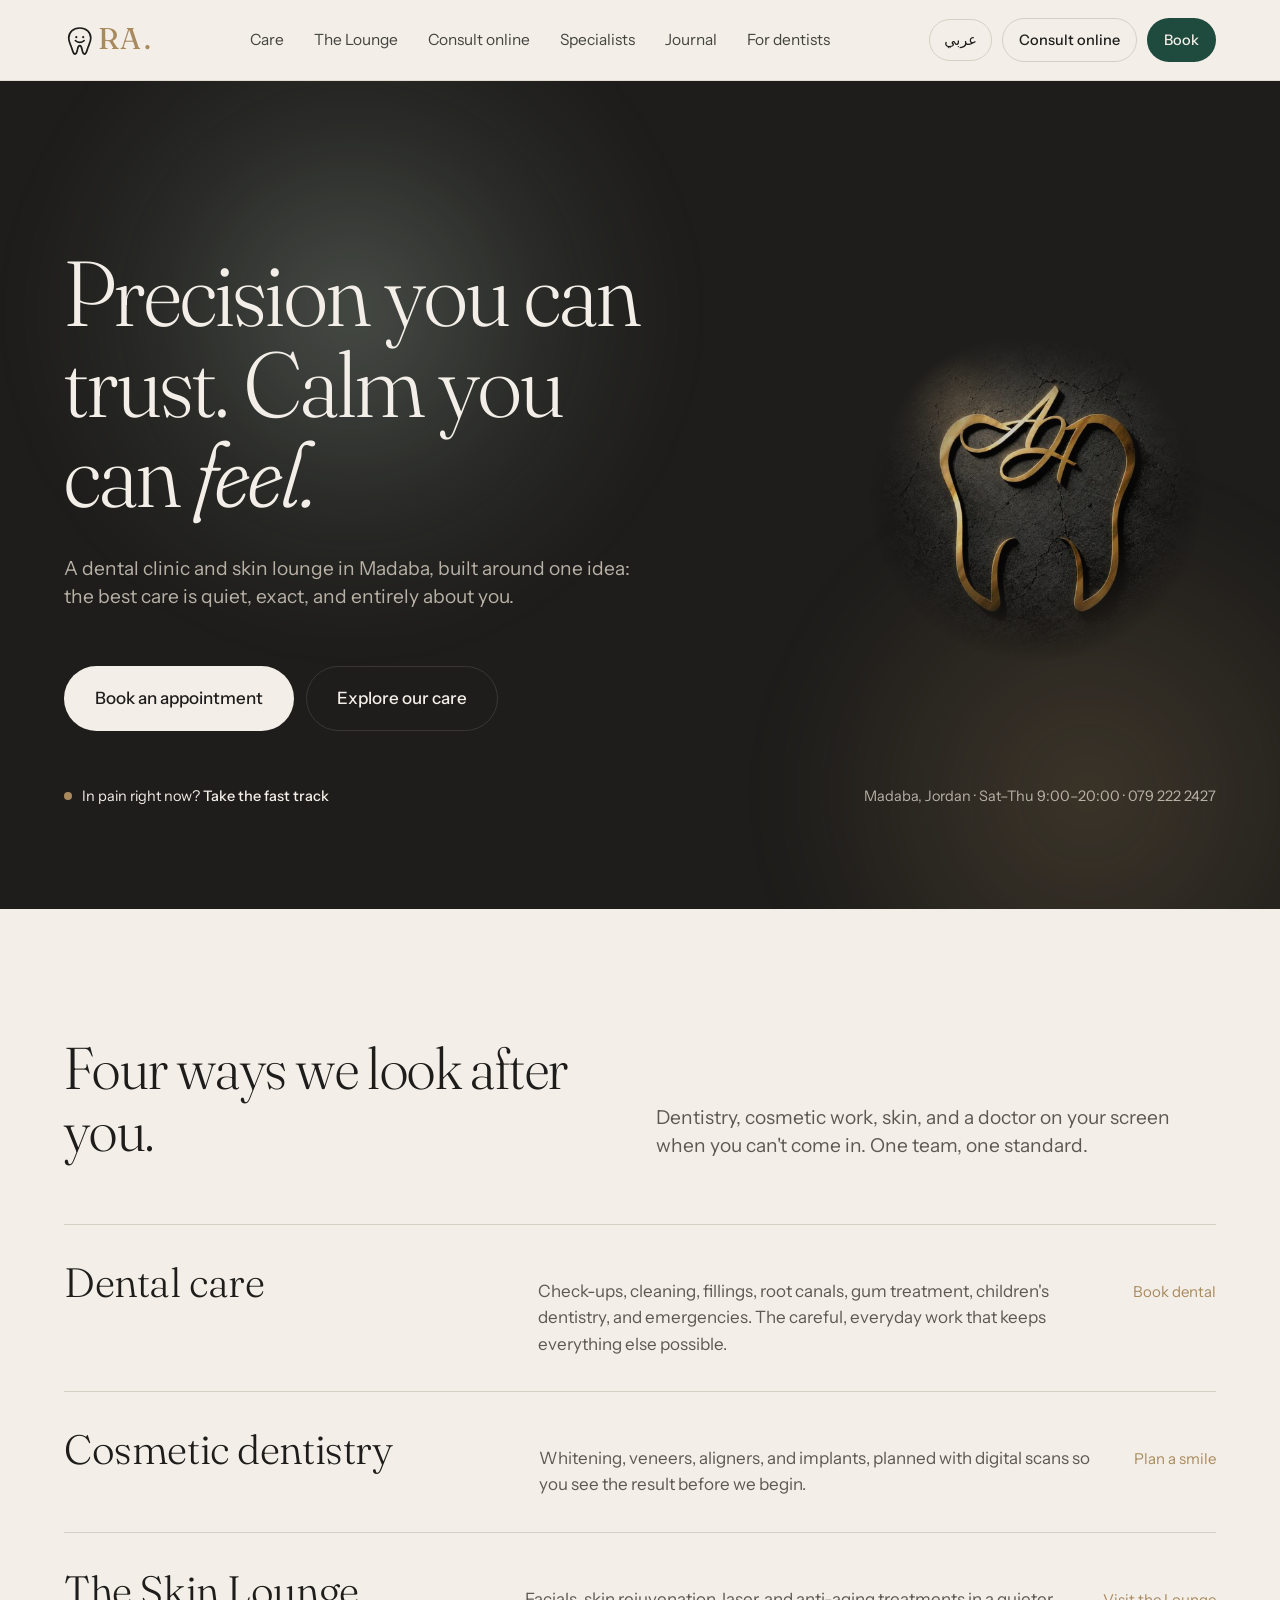
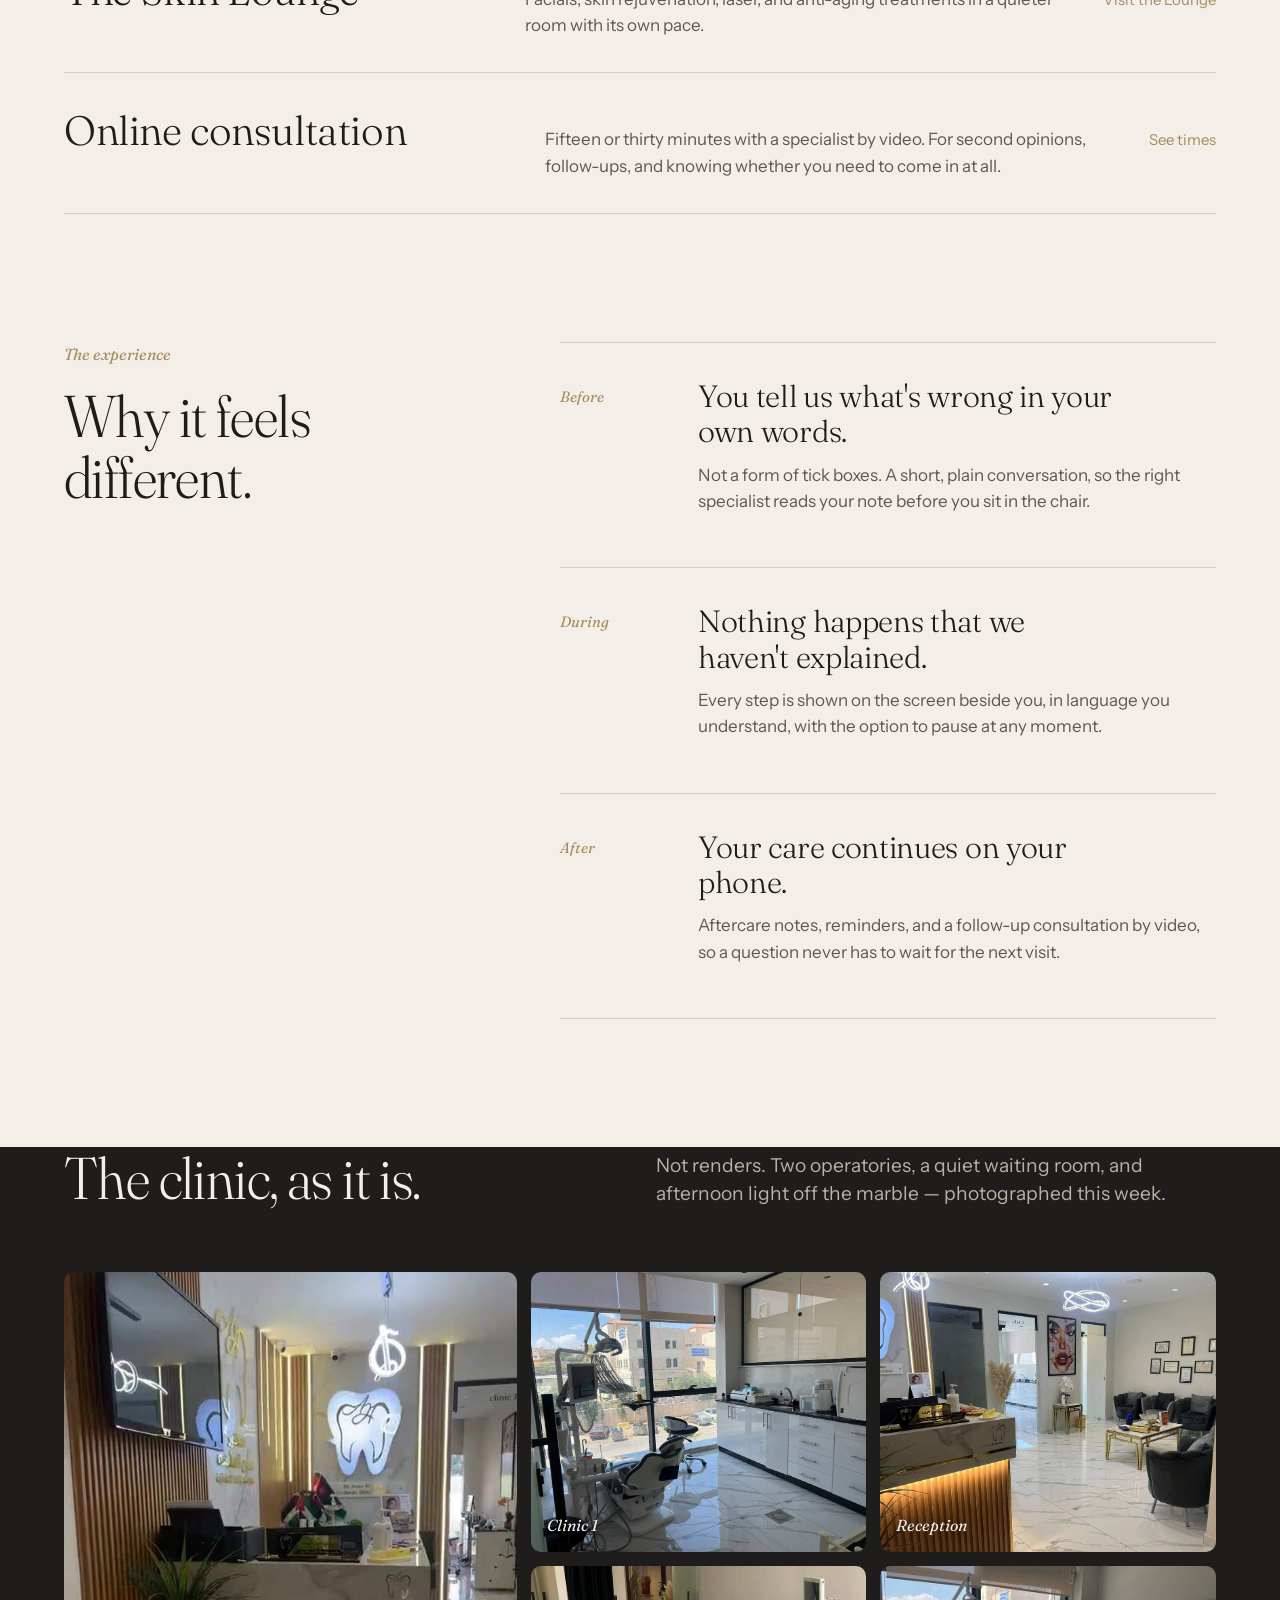
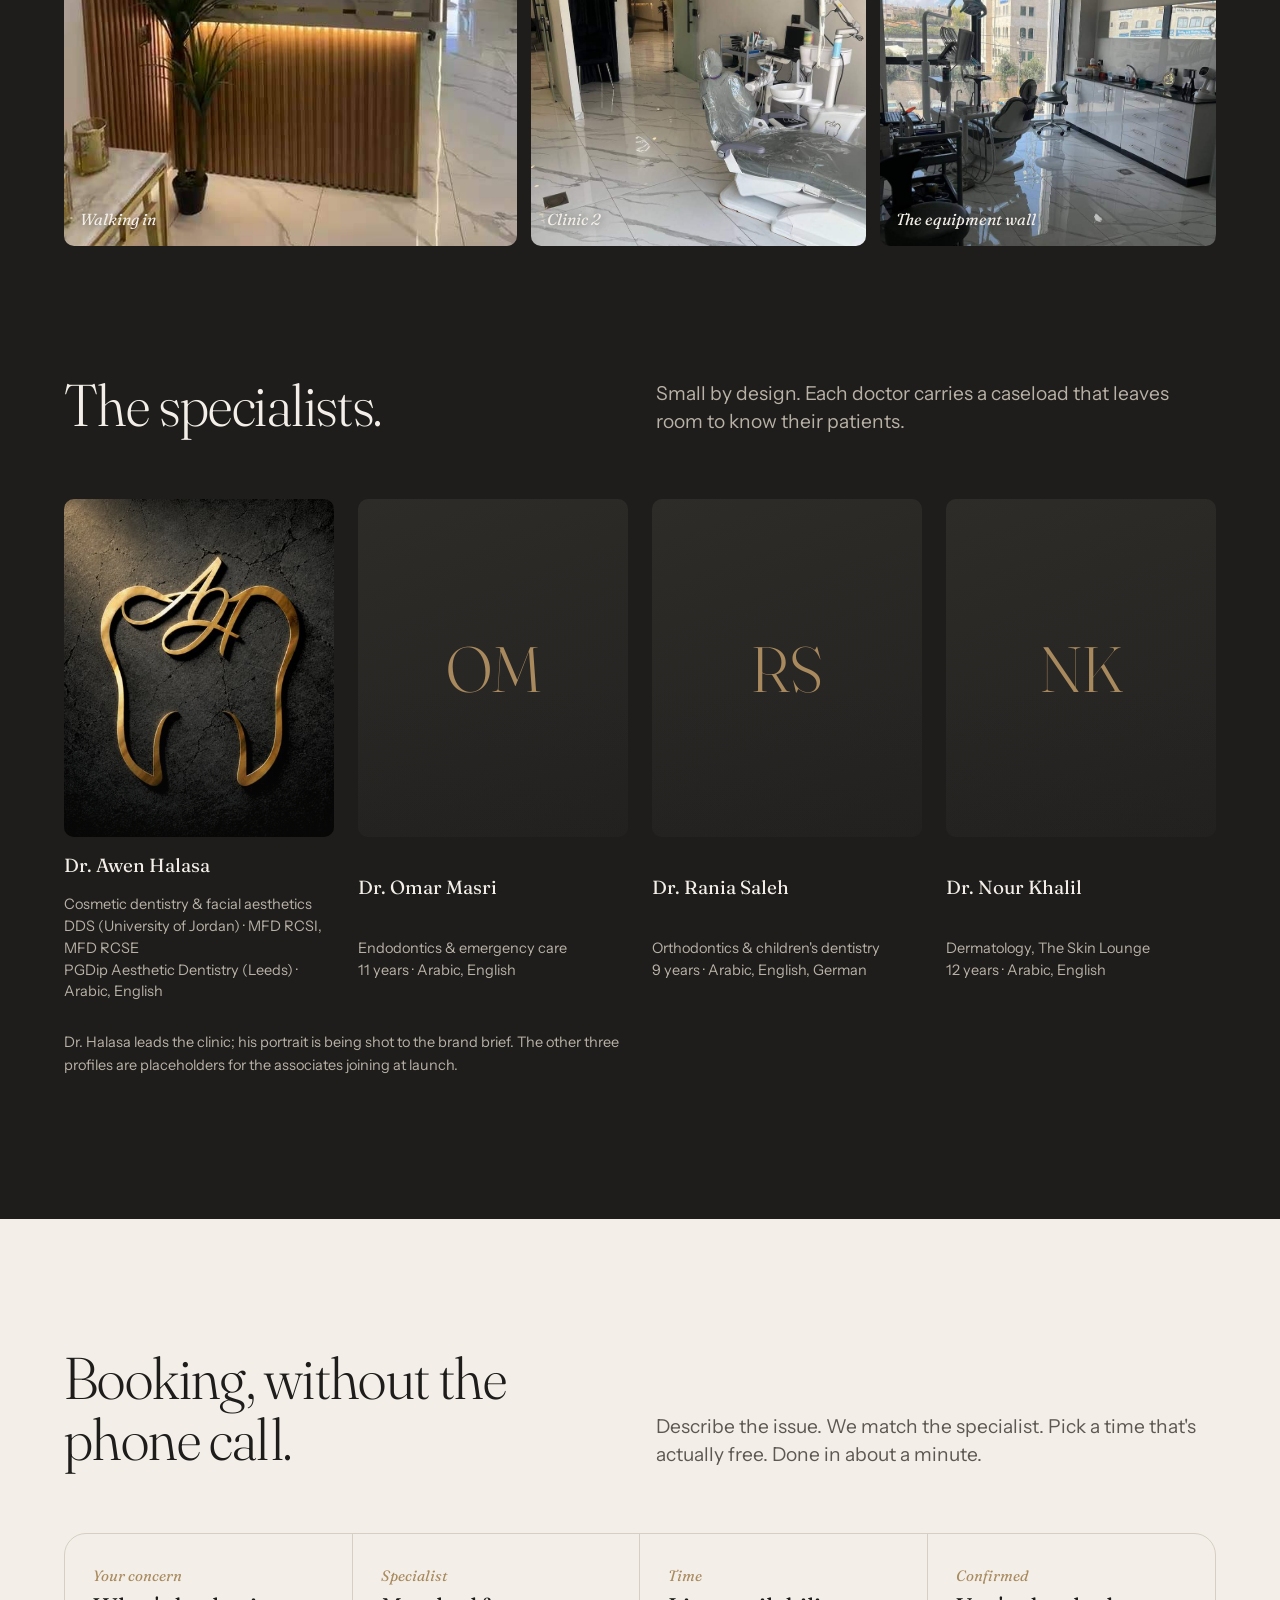
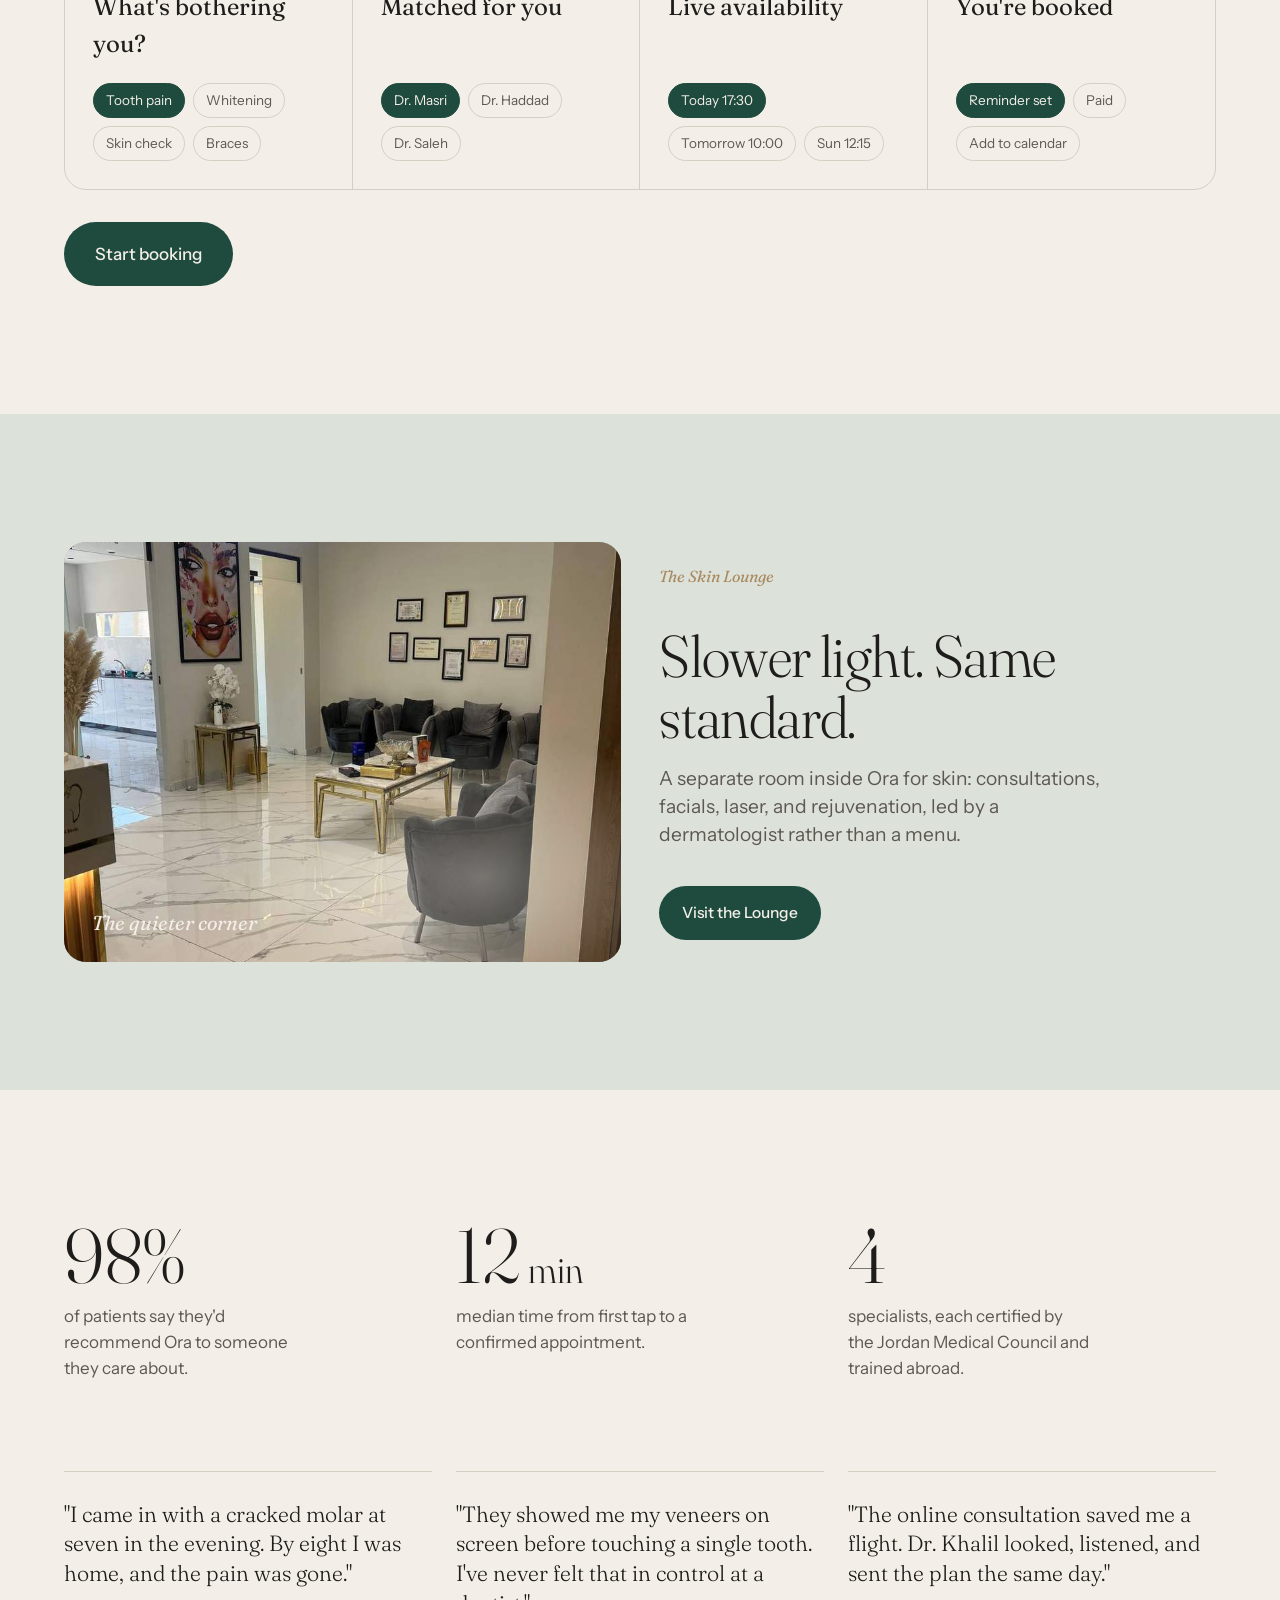
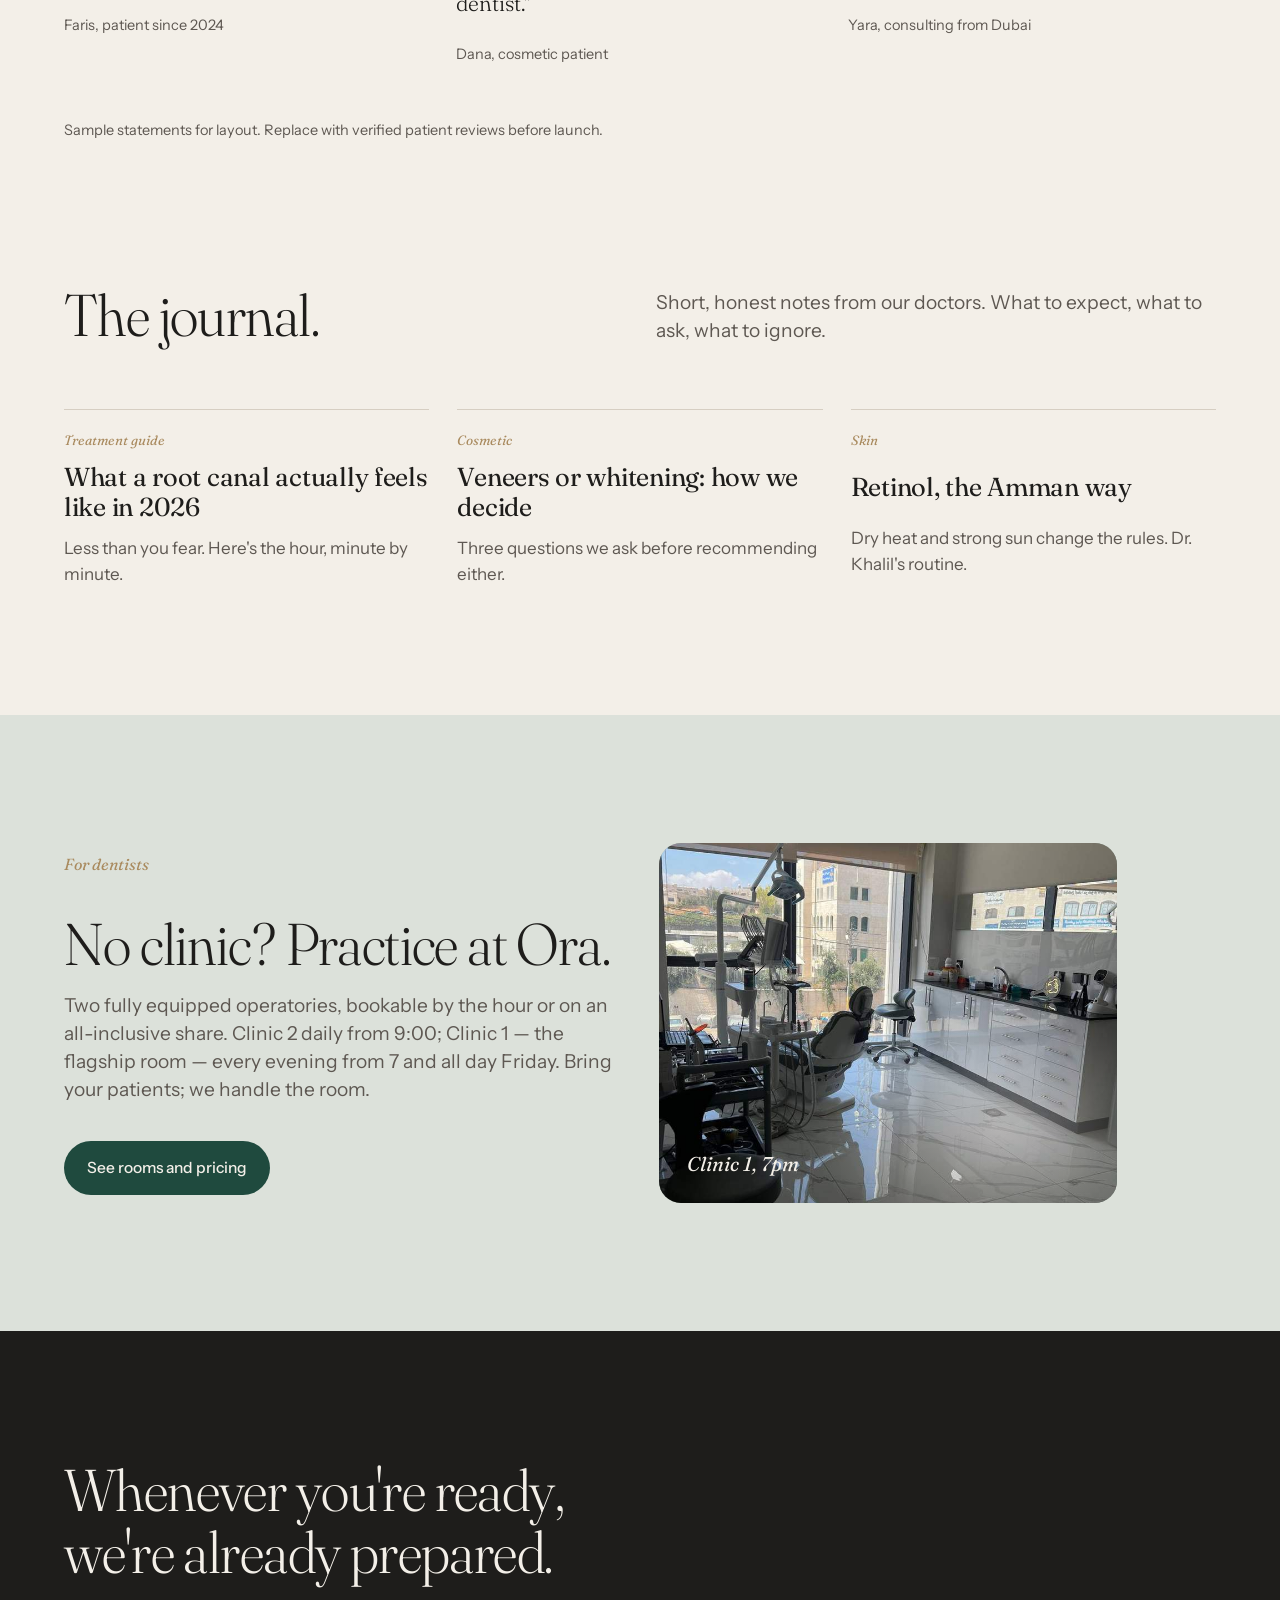
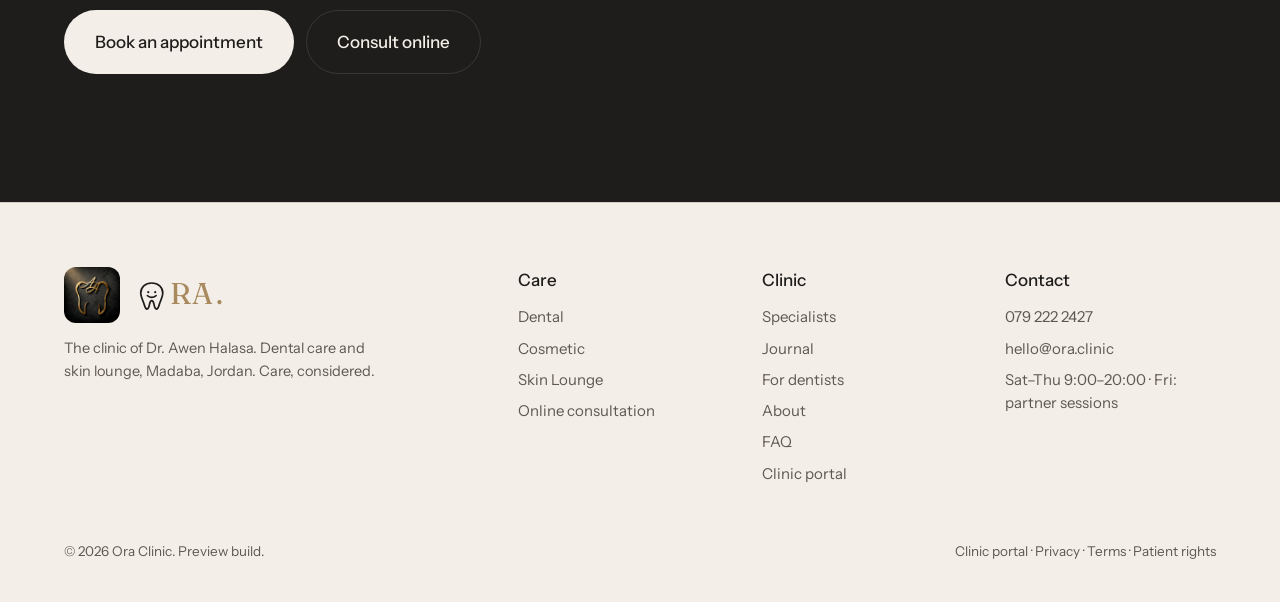
==== index.html @ 9c5a5a53 "ORA rebrand, Arabic, hero monogram, clinic portal" ====
<!doctype html>
<html lang="en">
<head>
<meta charset="utf-8">
<meta name="viewport" content="width=device-width,initial-scale=1">
<title>Ora — Dental care, skin, and online consultation in Amman</title>
<meta name="description" content="Ora is a dental clinic and skin lounge in Amman. Book a specialist in minutes, or consult online from anywhere.">
<link rel="preconnect" href="https://fonts.googleapis.com"><link rel="preconnect" href="https://fonts.gstatic.com" crossorigin>
<link href="https://fonts.googleapis.com/css2?family=Fraunces:ital,opsz,wght,SOFT@0,9..144,300..500,0..100;1,9..144,300..500,0..100&family=Instrument+Sans:wght@400;500&display=swap" rel="stylesheet">
<link href="https://fonts.googleapis.com/css2?family=Amiri:ital,wght@0,400;0,700;1,400&family=IBM+Plex+Sans+Arabic:wght@400;500&display=swap" rel="stylesheet">
<link rel="stylesheet" href="css/style.css">
<link rel="icon" type="image/svg+xml" href="assets/brand/favicon.svg">
<meta property="og:image" content="/assets/img/logo-512.jpg">
</head>
<body>

<nav class="nav">
  <a class="brand" href="index.html" aria-label="ORA"><svg class="o-tooth" viewBox="0 0 100 100" aria-hidden="true"><path d="M50 7 C29 7 15 20 15 39 C15 52 21 60 25 72 C27.5 80 29 90 35 90 C41 90 41.5 81 43 74 C44.5 67 46.5 63 50 63 C53.5 63 55.5 67 57 74 C58.5 81 59 90 65 90 C71 90 72.5 80 75 72 C79 60 85 52 85 39 C85 20 71 7 50 7 Z" fill="none" stroke="currentColor" stroke-width="5.5" stroke-linejoin="round"/><circle cx="39" cy="36" r="3.4" fill="currentColor"/><circle cx="61" cy="36" r="3.4" fill="currentColor"/><path d="M36 47 Q50 58 64 47" fill="none" stroke="currentColor" stroke-width="5" stroke-linecap="round"/></svg><span class="wordmark">RA</span><span class="dot-b">.</span></a>
  <ul>
    <li><a href="#care" data-i18n="n_care">Care</a></li>
    <li><a href="lounge.html" data-i18n="n_lounge">The Lounge</a></li>
    <li><a href="consult.html" data-i18n="n_consult">Consult online</a></li>
    <li><a href="#specialists" data-i18n="n_spec">Specialists</a></li>
    <li><a href="#journal" data-i18n="n_journal">Journal</a></li>
    <li><a href="pro.html" data-i18n="n_pro">For dentists</a></li>
  </ul>
  <div class="nav-actions"><button class="lang-toggle" id="langToggle" type="button" aria-label="عربي">عربي</button>
    <a class="btn btn-ghost btn-sm" href="consult.html" data-i18n="n_consult">Consult online</a>
    <a class="btn btn-primary btn-sm" href="book.html" data-i18n="n_book">Book</a>
  </div>
</nav>

<header class="hero night">
  <div class="light"></div>
  <img class="hero-mono" src="assets/img/logo-512.jpg" alt="Dr. Awen Halasa monogram" loading="eager">
  <div class="wrap hero-inner">
    <h1 data-i18n-html="h1">Precision you can trust. Calm you can <em>feel.</em></h1>
    <p class="lede" data-i18n="lede">A dental clinic and skin lounge in Madaba, built around one idea: the best care is quiet, exact, and entirely about you.</p>
    <div class="hero-actions">
      <a class="btn btn-ivory btn-lg" href="book.html" data-i18n="cta_book">Book an appointment</a>
      <a class="btn btn-ghost btn-lg" href="#care" data-i18n="cta_explore">Explore our care</a>
    </div>
    <div class="hero-foot">
      <a class="pain-note" href="book.html?fast=1"><i class="dot"></i><span data-i18n-html="pain">In pain right now? <b>Take the fast track</b></span></a>
      <span data-i18n="loc">Madaba, Jordan · Sat–Thu 9:00–20:00 · 079 222 2427</span>
    </div>
  </div>
</header>

<section id="care" class="day">
  <div class="wrap">
    <div class="section-head">
      <h2 data-i18n="care_h">Four ways we look after you.</h2>
      <p class="lede" data-i18n="care_l">Dentistry, cosmetic work, skin, and a doctor on your screen when you can't come in. One team, one standard.</p>
    </div>
    <div class="services">
      <a class="service" href="book.html?cat=dental">
        <h3 data-i18n="s1h">Dental care</h3>
        <p>Check-ups, cleaning, fillings, root canals, gum treatment, children's dentistry, and emergencies. The careful, everyday work that keeps everything else possible.</p>
        <span class="go">Book dental</span>
      </a>
      <a class="service" href="book.html?cat=dental&concern=cosmetic">
        <h3 data-i18n="s2h">Cosmetic dentistry</h3>
        <p>Whitening, veneers, aligners, and implants, planned with digital scans so you see the result before we begin.</p>
        <span class="go">Plan a smile</span>
      </a>
      <a class="service" href="lounge.html">
        <h3 data-i18n="s3h">The Skin Lounge</h3>
        <p>Facials, skin rejuvenation, laser, and anti-aging treatments in a quieter room with its own pace.</p>
        <span class="go">Visit the Lounge</span>
      </a>
      <a class="service" href="consult.html">
        <h3 data-i18n="s4h">Online consultation</h3>
        <p>Fifteen or thirty minutes with a specialist by video. For second opinions, follow-ups, and knowing whether you need to come in at all.</p>
        <span class="go">See times</span>
      </a>
    </div>
  </div>
</section>

<section class="day" style="padding-top:0">
  <div class="wrap grid g-12">
    <div class="span-4">
      <p class="cap">The experience</p>
      <h2>Why it feels different.</h2>
    </div>
    <div class="span-7 start-6">
      <div class="statement">
        <span class="k">Before</span>
        <div><h3>You tell us what's wrong in your own words.</h3><p>Not a form of tick boxes. A short, plain conversation, so the right specialist reads your note before you sit in the chair.</p></div>
      </div>
      <div class="statement">
        <span class="k">During</span>
        <div><h3>Nothing happens that we haven't explained.</h3><p>Every step is shown on the screen beside you, in language you understand, with the option to pause at any moment.</p></div>
      </div>
      <div class="statement">
        <span class="k">After</span>
        <div><h3>Your care continues on your phone.</h3><p>Aftercare notes, reminders, and a follow-up consultation by video, so a question never has to wait for the next visit.</p></div>
      </div>
    </div>
  </div>
</section>

<section class="night" style="padding-top:0">
  <div class="wrap">
    <div class="section-head">
      <h2 data-i18n="gal_h">The clinic, as it is.</h2>
      <p class="lede">Not renders. Two operatories, a quiet waiting room, and afternoon light off the marble — photographed this week.</p>
    </div>
    <div class="gallery">
      <div class="ph"><video src="assets/video/walkthrough.mp4" poster="assets/img/walkthrough-poster.jpg" autoplay muted loop playsinline></video><span class="cap-tag">Walking in</span></div>
      <div class="ph"><img src="assets/img/room-1.jpg" alt="Clinic 1 — operatory with panoramic window" loading="lazy"><span class="cap-tag">Clinic 1</span></div>
      <div class="ph"><img src="assets/img/reception.jpg" alt="Reception and waiting area" loading="lazy"><span class="cap-tag">Reception</span></div>
      <div class="ph"><img src="assets/img/clinic-2.jpg" alt="Clinic 2 — second operatory" loading="lazy"><span class="cap-tag">Clinic 2</span></div>
      <div class="ph"><img src="assets/img/room-2.jpg" alt="Operatory with equipment wall" loading="lazy"><span class="cap-tag">The equipment wall</span></div>
    </div>
  </div>
</section>

<section id="specialists" class="night" style="padding-top:0">
  <div class="wrap">
    <div class="section-head">
      <h2 data-i18n="spec_h">The specialists.</h2>
      <p class="lede">Small by design. Each doctor carries a caseload that leaves room to know their patients.</p>
    </div>
    <div class="people">
      <div class="person">
        <div class="portrait"><img src="assets/img/logo-512.jpg" alt="Dr. Awen Halasa — clinic monogram"></div>
        <h4>Dr. Awen Halasa</h4>
        <div class="meta">Cosmetic dentistry &amp; facial aesthetics<br>DDS (University of Jordan) · MFD RCSI, MFD RCSE<br>PGDip Aesthetic Dentistry (Leeds) · Arabic, English</div>
      </div>
      <div class="person">
        <div class="portrait"><span>OM</span></div>
        <h4>Dr. Omar Masri</h4>
        <div class="meta">Endodontics &amp; emergency care<br>11 years · Arabic, English</div>
      </div>
      <div class="person">
        <div class="portrait"><span>RS</span></div>
        <h4>Dr. Rania Saleh</h4>
        <div class="meta">Orthodontics &amp; children's dentistry<br>9 years · Arabic, English, German</div>
      </div>
      <div class="person">
        <div class="portrait"><span>NK</span></div>
        <h4>Dr. Nour Khalil</h4>
        <div class="meta">Dermatology, The Skin Lounge<br>12 years · Arabic, English</div>
      </div>
    </div>
    <p class="small" style="margin-top:28px">Dr. Halasa leads the clinic; his portrait is being shot to the brand brief. The other three profiles are placeholders for the associates joining at launch.</p>
  </div>
</section>

<section class="day">
  <div class="wrap">
    <div class="section-head">
      <h2 data-i18n="book_h">Booking, without the phone call.</h2>
      <p class="lede">Describe the issue. We match the specialist. Pick a time that's actually free. Done in about a minute.</p>
    </div>
    <div class="rail">
      <div>
        <div><span class="step">Your concern</span><h4>What's bothering you?</h4></div>
        <div class="chips"><span class="chip on">Tooth pain</span><span class="chip">Whitening</span><span class="chip">Skin check</span><span class="chip">Braces</span></div>
      </div>
      <div>
        <div><span class="step">Specialist</span><h4>Matched for you</h4></div>
        <div class="chips"><span class="chip on">Dr. Masri</span><span class="chip">Dr. Haddad</span><span class="chip">Dr. Saleh</span></div>
      </div>
      <div>
        <div><span class="step">Time</span><h4>Live availability</h4></div>
        <div class="chips"><span class="chip on">Today 17:30</span><span class="chip">Tomorrow 10:00</span><span class="chip">Sun 12:15</span></div>
      </div>
      <div>
        <div><span class="step">Confirmed</span><h4>You're booked</h4></div>
        <div class="chips"><span class="chip on">Reminder set</span><span class="chip">Paid</span><span class="chip">Add to calendar</span></div>
      </div>
    </div>
    <div style="margin-top:32px"><a class="btn btn-primary btn-lg" href="book.html">Start booking</a></div>
  </div>
</section>

<section class="sage-room">
  <div class="wrap grid g-12">
    <div class="span-6">
      <div class="lounge-visual"><img src="assets/img/waiting.jpg" alt="The quieter corner of the clinic" loading="lazy"><span class="caption">The quieter corner</span></div>
    </div>
    <div class="span-5 start-8" style="display:grid;align-content:center;gap:18px">
      <p class="cap">The Skin Lounge</p>
      <h2>Slower light. Same standard.</h2>
      <p class="lede">A separate room inside Ora for skin: consultations, facials, laser, and rejuvenation, led by a dermatologist rather than a menu.</p>
      <div><a class="btn btn-primary" href="lounge.html">Visit the Lounge</a></div>
    </div>
  </div>
</section>

<section class="day">
  <div class="wrap">
    <div class="stats">
      <div class="stat"><div class="n">98%</div><p>of patients say they'd recommend Ora to someone they care about.</p></div>
      <div class="stat"><div class="n">12<span class="serif" style="font-size:.5em"> min</span></div><p>median time from first tap to a confirmed appointment.</p></div>
      <div class="stat"><div class="n">4</div><p>specialists, each certified by the Jordan Medical Council and trained abroad.</p></div>
    </div>
    <div class="quotes" style="margin-top:72px">
      <div class="quote"><p>"I came in with a cracked molar at seven in the evening. By eight I was home, and the pain was gone."</p><span class="who">Faris, patient since 2024</span></div>
      <div class="quote"><p>"They showed me my veneers on screen before touching a single tooth. I've never felt that in control at a dentist."</p><span class="who">Dana, cosmetic patient</span></div>
      <div class="quote"><p>"The online consultation saved me a flight. Dr. Khalil looked, listened, and sent the plan the same day."</p><span class="who">Yara, consulting from Dubai</span></div>
    </div>
    <p class="small" style="margin-top:24px">Sample statements for layout. Replace with verified patient reviews before launch.</p>
  </div>
</section>

<section id="journal" class="day" style="padding-top:0">
  <div class="wrap">
    <div class="section-head">
      <h2>The journal.</h2>
      <p class="lede">Short, honest notes from our doctors. What to expect, what to ask, what to ignore.</p>
    </div>
    <div class="journal">
      <a class="article" href="#"><span class="tag">Treatment guide</span><h3>What a root canal actually feels like in 2026</h3><p>Less than you fear. Here's the hour, minute by minute.</p></a>
      <a class="article" href="#"><span class="tag">Cosmetic</span><h3>Veneers or whitening: how we decide</h3><p>Three questions we ask before recommending either.</p></a>
      <a class="article" href="#"><span class="tag">Skin</span><h3>Retinol, the Amman way</h3><p>Dry heat and strong sun change the rules. Dr. Khalil's routine.</p></a>
    </div>
  </div>
</section>

<section class="sage-room">
  <div class="wrap grid g-12">
    <div class="span-6" style="display:grid;align-content:center;gap:18px">
      <p class="cap">For dentists</p>
      <h2 data-i18n="pro_h">No clinic? Practice at Ora.</h2>
      <p class="lede">Two fully equipped operatories, bookable by the hour or on an all-inclusive share. Clinic 2 daily from 9:00; Clinic 1 — the flagship room — every evening from 7 and all day Friday. Bring your patients; we handle the room.</p>
      <div><a class="btn btn-primary" href="pro.html" data-i18n="pro_cta">See rooms and pricing</a></div>
    </div>
    <div class="span-5 start-8">
      <div class="lounge-visual" style="min-height:360px"><img src="assets/img/room-2.jpg" alt="Operatory ready for a partner session" loading="lazy"><span class="caption">Clinic 1, 7pm</span></div>
    </div>
  </div>
</section>

<section class="night">
  <div class="wrap" style="display:grid;gap:28px">
    <h2 style="max-width:16ch" data-i18n="end_h">Whenever you're ready, we're already prepared.</h2>
    <div class="hero-actions">
      <a class="btn btn-ivory btn-lg" href="book.html">Book an appointment</a>
      <a class="btn btn-ghost btn-lg" href="consult.html">Consult online</a>
    </div>
  </div>
</section>

<footer>
  <div class="foot">
    <div><div class="brand-lockup"><img class="logo-badge" src="assets/img/logo-512.jpg" alt="Ora monogram"><a class="brand" href="index.html" aria-label="ORA"><svg class="o-tooth" viewBox="0 0 100 100" aria-hidden="true"><path d="M50 7 C29 7 15 20 15 39 C15 52 21 60 25 72 C27.5 80 29 90 35 90 C41 90 41.5 81 43 74 C44.5 67 46.5 63 50 63 C53.5 63 55.5 67 57 74 C58.5 81 59 90 65 90 C71 90 72.5 80 75 72 C79 60 85 52 85 39 C85 20 71 7 50 7 Z" fill="none" stroke="currentColor" stroke-width="5.5" stroke-linejoin="round"/><circle cx="39" cy="36" r="3.4" fill="currentColor"/><circle cx="61" cy="36" r="3.4" fill="currentColor"/><path d="M36 47 Q50 58 64 47" fill="none" stroke="currentColor" stroke-width="5" stroke-linecap="round"/></svg><span class="wordmark">RA</span><span class="dot-b">.</span></a></div><p class="small" style="margin-top:14px;max-width:32ch">The clinic of Dr. Awen Halasa. Dental care and skin lounge, Madaba, Jordan. Care, considered.</p></div>
    <div><h4>Care</h4><ul><li><a href="book.html?cat=dental">Dental</a></li><li><a href="book.html?cat=dental&concern=cosmetic">Cosmetic</a></li><li><a href="lounge.html">Skin Lounge</a></li><li><a href="consult.html">Online consultation</a></li></ul></div>
    <div><h4>Clinic</h4><ul><li><a href="#specialists">Specialists</a></li><li><a href="#journal">Journal</a></li>
    <li><a href="pro.html">For dentists</a></li><li><a href="#">About</a></li><li><a href="#">FAQ</a></li><li><a href="admin.html">Clinic portal</a></li></ul></div>
    <div><h4>Contact</h4><ul><li>079 222 2427</li><li>hello@ora.clinic</li><li>Sat–Thu 9:00–20:00 · Fri: partner sessions</li></ul></div>
  </div>
  <div class="foot-bottom"><span>© 2026 Ora Clinic. Preview build.</span><span><a href="admin.html">Clinic portal</a> · Privacy · Terms · Patient rights</span></div>
</footer>

<script src="js/main.js"></script>
<script src="js/i18n.js"></script>
</body>
</html>
---- css/style.css ----
/* ORA — design system v0.1
   Type: Fraunces (display) + Instrument Sans (interface)
   Base: warm charcoal / ivory / stone / sage / emerald / brass */

:root{
  --ink:#1E1D1B;        /* warm charcoal — primary surface (night) and text */
  --ink-2:#2B2926;      /* raised charcoal */
  --ivory:#F3EFE8;      /* primary light surface (day) */
  --mist:#E9E4DC;       /* secondary light surface */
  --stone:#D6CEC2;      /* borders, muted fills */
  --stone-2:#B9AE9F;    /* muted text on light */
  --sage:#93A296;       /* lounge, secondary accent */
  --emerald:#1F4A3E;    /* primary interactive */
  --emerald-2:#2A5F50;  /* hover */
  --brass:#A98A5E;      /* warm metallic accent — used sparingly */
  --success:#2F6B4F;
  --warning:#B7853A;
  --error:#A63D3D;
  --text:var(--ink);
  --text-2:#5E5852;
  --bg:var(--ivory);
  --surface:var(--mist);
  --line:var(--stone);

  --serif:"Fraunces", Georgia, serif;
  --sans:"Instrument Sans", system-ui, -apple-system, sans-serif;

  --gutter:clamp(20px, 5vw, 72px);
  --measure:60ch;
  --r-s:4px; --r-m:10px; --r-l:22px;
  --ease:cubic-bezier(.2,.7,.2,1);
}

*{box-sizing:border-box}
html{scroll-behavior:smooth}
body{
  margin:0; background:var(--bg); color:var(--text);
  font-family:var(--sans); font-size:17px; line-height:1.55;
  -webkit-font-smoothing:antialiased; text-rendering:optimizeLegibility;
}
img,svg{display:block;max-width:100%}
a{color:inherit;text-decoration:none}
button{font:inherit;color:inherit;background:none;border:0;cursor:pointer}
:focus-visible{outline:2px solid var(--brass);outline-offset:3px}
::selection{background:var(--sage);color:var(--ink)}

.night{background:var(--ink);color:var(--ivory);--text:var(--ivory);--text-2:#B8B1A6;--line:#3A3733;--surface:var(--ink-2)}
.day{background:var(--ivory);color:var(--ink)}
.sage-room{background:#DCE1DA;color:var(--ink);--line:#C6CFC6;--surface:#E8ECE6}

/* ---------- type ---------- */
h1,h2,h3,.display{font-family:var(--serif);font-weight:300;letter-spacing:-.01em;margin:0}
h1{font-size:clamp(44px,7.2vw,112px);line-height:.98;font-variation-settings:"opsz" 144,"SOFT" 40}
h2{font-size:clamp(34px,4.6vw,66px);line-height:1.04;font-variation-settings:"opsz" 96,"SOFT" 30}
h3{font-size:clamp(24px,2.4vw,32px);line-height:1.15;font-variation-settings:"opsz" 48}
h4{font-family:var(--sans);font-weight:500;font-size:17px;margin:0}
em{font-style:italic;font-variation-settings:"opsz" 144,"SOFT" 80}
p{margin:0 0 1em;max-width:var(--measure)}
.lede{font-size:clamp(19px,1.5vw,23px);line-height:1.45;color:var(--text-2)}
.small{font-size:14.5px;color:var(--text-2)}
.serif{font-family:var(--serif);font-weight:300}

/* ---------- layout ---------- */
.wrap{padding-inline:var(--gutter);max-width:1480px;margin-inline:auto}
section{padding-block:clamp(72px,10vw,150px)}
.grid{display:grid;gap:clamp(24px,3vw,48px)}
.g-12{grid-template-columns:repeat(12,1fr)}
.span-4{grid-column-end:span 4}.span-5{grid-column-end:span 5}.span-6{grid-column-end:span 6}.span-7{grid-column-end:span 7}.span-8{grid-column-end:span 8}
.start-2{grid-column-start:2}.start-3{grid-column-start:3}.start-5{grid-column-start:5}.start-6{grid-column-start:6}.start-7{grid-column-start:7}
@media (max-width:900px){.g-12>*{grid-column:1 / -1 !important}}

.rule{border:0;border-top:1px solid var(--line);margin:0}

/* ---------- nav ---------- */
.nav{position:sticky;top:0;z-index:50;display:flex;align-items:center;justify-content:space-between;
  padding:18px var(--gutter);backdrop-filter:blur(14px);-webkit-backdrop-filter:blur(14px);
  background:color-mix(in srgb,var(--bg) 78%,transparent);border-bottom:1px solid color-mix(in srgb,var(--line) 60%,transparent)}
.night .nav,.nav.on-night{background:color-mix(in srgb,#1E1D1B 72%,transparent)}
.brand{font-family:var(--serif);font-size:30px;font-weight:400;letter-spacing:.02em;line-height:1;font-variation-settings:"opsz" 48}
.brand span{color:var(--brass)}
.nav ul{display:flex;gap:30px;list-style:none;margin:0;padding:0;font-size:15.5px}
.nav ul a{opacity:.82}.nav ul a:hover{opacity:1}
.nav-actions{display:flex;gap:10px;align-items:center}
@media (max-width:900px){.nav ul{display:none}}

/* ---------- buttons ---------- */
.btn{display:inline-flex;align-items:center;gap:10px;padding:14px 22px;border-radius:999px;font-weight:500;font-size:15.5px;
  transition:background .25s var(--ease),color .25s,transform .25s var(--ease),border-color .25s;border:1px solid transparent;white-space:nowrap}
.btn:active{transform:translateY(1px)}
.btn-primary{background:var(--emerald);color:var(--ivory)}.btn-primary:hover{background:var(--emerald-2)}
.btn-ghost{border-color:var(--line);color:inherit}.btn-ghost:hover{border-color:var(--text);}
.btn-ivory{background:var(--ivory);color:var(--ink)}.btn-ivory:hover{background:#fff}
.btn-sm{padding:10px 16px;font-size:14.5px}
.btn-lg{padding:18px 30px;font-size:17px}
.link{border-bottom:1px solid var(--stone-2);padding-bottom:2px;transition:border-color .2s}.link:hover{border-color:currentColor}

/* ---------- hero ---------- */
.hero{position:relative;overflow:hidden;min-height:92vh;display:grid;align-items:end;padding-bottom:clamp(56px,8vw,110px)}
.hero .light{position:absolute;inset:0;pointer-events:none}
.hero .light::before{content:"";position:absolute;left:-10%;top:-30%;width:75vw;height:75vw;border-radius:50%;
  background:radial-gradient(closest-side, rgba(147,162,150,.35), rgba(147,162,150,.08) 45%, transparent 70%);
  filter:blur(24px);animation:breathe 14s ease-in-out infinite alternate}
.hero .light::after{content:"";position:absolute;right:-20%;bottom:-40%;width:70vw;height:70vw;border-radius:50%;
  background:radial-gradient(closest-side, rgba(169,138,94,.22), transparent 70%);filter:blur(30px);animation:breathe 18s ease-in-out infinite alternate-reverse}
@keyframes breathe{from{transform:translate3d(0,0,0) scale(1)}to{transform:translate3d(4vw,3vw,0) scale(1.12)}}
.hero .wrap{width:100%}
.hero-inner{position:relative;display:grid;gap:36px}
.hero h1{max-width:12ch}
.hero .lede{max-width:44ch}
.hero-actions{display:flex;gap:12px;flex-wrap:wrap;align-items:center}
.hero-foot{display:flex;justify-content:space-between;gap:24px;flex-wrap:wrap;font-size:14.5px;color:var(--text-2);margin-top:18px}
.pain-note{display:inline-flex;gap:10px;align-items:center;color:var(--ivory)}
.pain-note b{font-weight:500}
.dot{width:8px;height:8px;border-radius:50%;background:var(--brass);box-shadow:0 0 0 0 rgba(169,138,94,.6);animation:pulse 2.6s infinite}
@keyframes pulse{70%{box-shadow:0 0 0 10px rgba(169,138,94,0)}100%{box-shadow:0 0 0 0 rgba(169,138,94,0)}}

/* ---------- editorial services list ---------- */
.services{display:grid;grid-template-columns:1fr;border-top:1px solid var(--line)}
.service{display:grid;grid-template-columns:1.1fr 1.4fr auto;gap:32px;align-items:baseline;padding:34px 0;border-bottom:1px solid var(--line);transition:padding-left .35s var(--ease)}
.service:hover{padding-left:12px}
.service h3{font-size:clamp(28px,3.2vw,44px)}
.service p{margin:0;color:var(--text-2)}
.service .go{font-size:15px;color:var(--brass)}
@media (max-width:800px){.service{grid-template-columns:1fr;gap:10px}}

/* ---------- statements ---------- */
.statement{display:grid;grid-template-columns:auto 1fr;gap:28px;align-items:start;padding:36px 0;border-top:1px solid var(--line)}
.statement:last-child{border-bottom:1px solid var(--line)}
.statement .k{font-family:var(--serif);font-size:15px;font-style:italic;color:var(--brass);width:11ch;padding-top:6px}
.statement h3{max-width:22ch}
.statement p{color:var(--text-2);margin-top:12px}
@media (max-width:700px){.statement{grid-template-columns:1fr;gap:8px}}

/* ---------- specialists ---------- */
.people{display:grid;grid-template-columns:repeat(4,1fr);gap:24px}
@media (max-width:1000px){.people{grid-template-columns:repeat(2,1fr)}}
@media (max-width:520px){.people{grid-template-columns:1fr}}
.person{display:grid;gap:14px}
.portrait{aspect-ratio:4/5;border-radius:var(--r-m);position:relative;overflow:hidden;
  background:linear-gradient(160deg,var(--mist),var(--stone));display:grid;place-items:center}
.night .portrait{background:linear-gradient(160deg,#2E2C29,#232220)}
.portrait span{font-family:var(--serif);font-size:64px;font-weight:300;color:var(--brass);font-variation-settings:"opsz" 144}
.portrait::after{content:"";position:absolute;inset:auto 0 0 0;height:45%;background:linear-gradient(to top,rgba(30,29,27,.25),transparent)}
.person .meta{font-size:14.5px;color:var(--text-2);line-height:1.5}
.person h4{font-size:19px;font-family:var(--serif);font-weight:400}

/* ---------- booking rail (homepage demo) ---------- */
.rail{display:grid;grid-template-columns:repeat(4,1fr);border:1px solid var(--line);border-radius:var(--r-l);overflow:hidden}
.rail > div{padding:28px;border-right:1px solid var(--line);min-height:210px;display:grid;align-content:space-between;gap:20px}
.rail > div:last-child{border-right:0}
.rail .step{font-family:var(--serif);font-style:italic;color:var(--brass);font-size:15px}
.rail h4{font-family:var(--serif);font-weight:400;font-size:24px}
.chips{display:flex;flex-wrap:wrap;gap:8px}
.chip{border:1px solid var(--line);border-radius:999px;padding:6px 12px;font-size:13.5px;color:var(--text-2)}
.chip.on{background:var(--emerald);color:var(--ivory);border-color:var(--emerald)}
@media (max-width:900px){.rail{grid-template-columns:1fr 1fr}.rail>div{border-bottom:1px solid var(--line)}.rail>div:nth-child(even){border-right:0}}
@media (max-width:520px){.rail{grid-template-columns:1fr}.rail>div{border-right:0}}

/* ---------- lounge block ---------- */
.lounge-visual{border-radius:var(--r-l);min-height:420px;position:relative;overflow:hidden;
  background:radial-gradient(120% 90% at 20% 20%,#B9C6BB 0%,#93A296 45%,#6F8073 100%)}
.lounge-visual::before{content:"";position:absolute;inset:0;background:radial-gradient(60% 50% at 75% 80%,rgba(243,239,232,.45),transparent 70%)}
.lounge-visual .caption{position:absolute;left:28px;bottom:24px;font-family:var(--serif);font-style:italic;color:var(--ivory);font-size:20px}

/* ---------- trust ---------- */
.stats{display:grid;grid-template-columns:repeat(3,1fr);gap:24px}
.stat .n{font-family:var(--serif);font-size:clamp(48px,6vw,88px);font-weight:300;line-height:1;font-variation-settings:"opsz" 144}
.stat p{color:var(--text-2);margin-top:8px;max-width:22ch}
@media (max-width:700px){.stats{grid-template-columns:1fr}}
.quotes{display:grid;grid-template-columns:repeat(3,1fr);gap:24px}
@media (max-width:900px){.quotes{grid-template-columns:1fr}}
.quote{padding:28px 0;border-top:1px solid var(--line)}
.quote p{font-family:var(--serif);font-size:22px;line-height:1.35;font-weight:300;font-variation-settings:"opsz" 48,"SOFT" 30}
.quote .who{font-size:14.5px;color:var(--text-2)}

/* ---------- journal ---------- */
.journal{display:grid;grid-template-columns:repeat(3,1fr);gap:28px}
@media (max-width:900px){.journal{grid-template-columns:1fr}}
.article{display:grid;gap:12px;padding-top:20px;border-top:1px solid var(--line)}
.article .tag{font-size:13.5px;color:var(--brass);font-family:var(--serif);font-style:italic}
.article h3{font-size:26px;font-weight:400}
.article p{color:var(--text-2);margin:0}

/* ---------- footer ---------- */
footer{padding:64px var(--gutter) 40px;border-top:1px solid var(--line)}
.foot{display:grid;grid-template-columns:2fr 1fr 1fr 1fr;gap:32px;font-size:15px}
.foot ul{list-style:none;padding:0;margin:0;display:grid;gap:8px;color:var(--text-2)}
.foot h4{margin-bottom:12px}
.foot-bottom{display:flex;justify-content:space-between;gap:16px;flex-wrap:wrap;margin-top:56px;color:var(--text-2);font-size:13.5px}
@media (max-width:800px){.foot{grid-template-columns:1fr 1fr}}

/* ---------- booking flow ---------- */
.flow{min-height:100vh;display:grid;grid-template-rows:auto 1fr auto}
.flow-top{display:flex;align-items:center;justify-content:space-between;padding:18px var(--gutter)}
.progress{height:2px;background:var(--line);position:relative}
.progress i{position:absolute;left:0;top:0;bottom:0;background:var(--emerald);transition:width .5s var(--ease)}
.flow-body{padding:clamp(40px,7vw,96px) var(--gutter) 60px;max-width:1120px;width:100%;margin-inline:auto}
.flow-foot{display:flex;justify-content:space-between;align-items:center;gap:12px;padding:18px var(--gutter);border-top:1px solid var(--line);position:sticky;bottom:0;background:color-mix(in srgb,var(--bg) 90%,transparent);backdrop-filter:blur(10px)}
.step-pane{display:none}.step-pane.active{display:block;animation:fadein .45s var(--ease)}
@keyframes fadein{from{opacity:0;transform:translateY(8px)}to{opacity:1;transform:none}}
.flow h2{margin-bottom:10px}
.flow .lede{margin-bottom:36px}

.options{display:grid;grid-template-columns:repeat(3,1fr);gap:12px}
@media (max-width:760px){.options{grid-template-columns:1fr}}
.opt{text-align:left;padding:22px;border:1px solid var(--line);border-radius:var(--r-m);background:var(--surface);transition:border-color .2s,background .2s,transform .2s var(--ease);display:grid;gap:6px}
.opt:hover{border-color:var(--stone-2)}
.opt.on{border-color:var(--emerald);background:#fff;box-shadow:inset 0 0 0 1px var(--emerald)}
.night .opt.on{background:#2B2926}
.opt b{font-family:var(--serif);font-weight:400;font-size:22px}
.opt span{font-size:14.5px;color:var(--text-2)}
.opt-grid{display:grid;grid-template-columns:repeat(auto-fill,minmax(210px,1fr));gap:10px;margin-top:24px}
.pill{padding:14px 18px;border:1px solid var(--line);border-radius:999px;text-align:left;font-size:15.5px;background:transparent;transition:.2s}
.pill:hover{border-color:var(--stone-2)}
.pill.on{background:var(--emerald);color:var(--ivory);border-color:var(--emerald)}

.field{display:grid;gap:10px;margin-bottom:30px}
.field label{font-weight:500;font-size:16px}
.field .hint{font-size:14px;color:var(--text-2)}
textarea,input[type=text],input[type=email],input[type=tel],select{
  width:100%;padding:16px 18px;border:1px solid var(--line);border-radius:var(--r-m);background:#fff;font:inherit;color:var(--ink);resize:vertical;transition:border-color .2s}
textarea:focus,input:focus,select:focus{border-color:var(--emerald);outline:none}
.seg{display:flex;gap:8px;flex-wrap:wrap}
.upload{border:1px dashed var(--stone-2);border-radius:var(--r-m);padding:26px;text-align:center;color:var(--text-2);font-size:15px;cursor:pointer;transition:.2s}
.upload:hover{border-color:var(--emerald);color:var(--ink)}
.upload input{display:none}

.doctors{display:grid;grid-template-columns:repeat(2,1fr);gap:12px}
@media (max-width:760px){.doctors{grid-template-columns:1fr}}
.doc{display:grid;grid-template-columns:88px 1fr;gap:18px;padding:18px;border:1px solid var(--line);border-radius:var(--r-m);text-align:left;background:var(--surface);transition:.2s;align-items:start}
.doc:hover{border-color:var(--stone-2)}
.doc.on{border-color:var(--emerald);background:#fff;box-shadow:inset 0 0 0 1px var(--emerald)}
.doc .portrait{width:88px;aspect-ratio:1;border-radius:8px}
.doc .portrait span{font-size:34px}
.doc b{font-family:var(--serif);font-weight:400;font-size:21px;display:block}
.doc .meta{font-size:14px;color:var(--text-2);line-height:1.5}
.doc .rec{display:inline-block;margin-top:6px;font-size:12.5px;color:var(--emerald);border:1px solid color-mix(in srgb,var(--emerald) 40%,transparent);border-radius:999px;padding:3px 9px}

/* calendar */
.cal{display:grid;grid-template-columns:1.2fr 1fr;gap:40px}
@media (max-width:860px){.cal{grid-template-columns:1fr}}
.cal-head{display:flex;justify-content:space-between;align-items:baseline;margin-bottom:16px}
.cal-head h3{font-size:26px}
.days{display:grid;grid-template-columns:repeat(7,1fr);gap:6px}
.dow{font-size:12.5px;color:var(--text-2);text-align:center;padding-bottom:6px}
.day-cell{aspect-ratio:1;border-radius:10px;display:grid;place-items:center;font-size:15.5px;position:relative;border:1px solid transparent;transition:.2s}
.day-cell.avail{background:var(--surface);cursor:pointer}
.day-cell.avail:hover{border-color:var(--stone-2)}
.day-cell.on{background:var(--emerald);color:var(--ivory)}
.day-cell.off{color:var(--stone-2)}
.day-cell.avail::after{content:"";position:absolute;bottom:7px;width:4px;height:4px;border-radius:50%;background:var(--sage)}
.day-cell.on::after{background:var(--ivory)}
.times h3{font-size:26px;margin-bottom:6px}
.times .small{margin-bottom:16px;display:block}
.slots{display:grid;grid-template-columns:repeat(3,1fr);gap:8px}
.slot{padding:13px 10px;border:1px solid var(--line);border-radius:10px;font-size:15px;text-align:center;background:transparent;transition:.2s}
.slot:hover{border-color:var(--stone-2)}
.slot.on{background:var(--emerald);color:var(--ivory);border-color:var(--emerald)}
.slot.taken{opacity:.35;text-decoration:line-through;cursor:not-allowed}
.tz{font-size:13.5px;color:var(--text-2);margin-top:14px}

/* summary */
.summary{display:grid;grid-template-columns:1.2fr 1fr;gap:40px}
@media (max-width:860px){.summary{grid-template-columns:1fr}}
.sheet{border:1px solid var(--line);border-radius:var(--r-l);padding:28px;background:var(--surface)}
.sheet .row{display:flex;justify-content:space-between;gap:16px;padding:12px 0;border-bottom:1px solid var(--line);font-size:15.5px}
.sheet .row:last-of-type{border-bottom:0}
.sheet .row span:first-child{color:var(--text-2)}
.sheet .total{display:flex;justify-content:space-between;margin-top:16px;font-family:var(--serif);font-size:28px;font-weight:300}
.pay-note{font-size:13.5px;color:var(--text-2);margin-top:14px}

/* confirmation */
.confirm{text-align:left;max-width:640px}
.confirm h1{font-size:clamp(40px,6vw,84px)}
.tick{width:64px;height:64px;border-radius:50%;background:var(--emerald);display:grid;place-items:center;margin-bottom:30px;animation:pop .5s var(--ease)}
@keyframes pop{from{transform:scale(.6);opacity:0}to{transform:none;opacity:1}}

/* emergency */
.emg{border:1px solid color-mix(in srgb,var(--brass) 55%,transparent);border-radius:var(--r-m);padding:18px 20px;display:flex;gap:16px;align-items:center;justify-content:space-between;flex-wrap:wrap;margin-bottom:36px;background:color-mix(in srgb,var(--brass) 8%,transparent)}
.emg p{margin:0}
.emg-pane .now{border:1px solid var(--emerald);border-radius:var(--r-l);padding:28px;background:#fff;display:grid;gap:10px}
.night .emg-pane .now{background:#2B2926}
.emg-pane .now .when{font-family:var(--serif);font-size:44px;font-weight:300;line-height:1}
.actions-row{display:flex;gap:12px;flex-wrap:wrap;margin-top:18px}

/* toast */
.toast{position:fixed;left:50%;bottom:24px;transform:translateX(-50%) translateY(20px);opacity:0;background:var(--ink);color:var(--ivory);padding:14px 20px;border-radius:999px;font-size:15px;transition:.35s var(--ease);pointer-events:none;z-index:99}
.toast.show{opacity:1;transform:translateX(-50%)}

/* hairline caption */
.cap{font-family:var(--serif);font-style:italic;color:var(--brass);font-size:16px;margin-bottom:18px}
.section-head{display:grid;grid-template-columns:1fr 1fr;gap:32px;align-items:end;margin-bottom:clamp(36px,5vw,64px)}
.section-head p{margin:0}
@media (max-width:800px){.section-head{grid-template-columns:1fr}}

@media (prefers-reduced-motion:reduce){*{animation:none !important;transition:none !important}}

/* ---------- real clinic media ---------- */
.gallery{display:grid;grid-template-columns:1.35fr 1fr 1fr;grid-template-rows:280px 280px;gap:14px}
.gallery .ph{border-radius:var(--r-m);overflow:hidden;position:relative}
.gallery .ph img,.gallery .ph video{width:100%;height:100%;object-fit:cover;display:block}
.gallery .ph:first-child{grid-row:span 2}
.gallery .cap-tag{position:absolute;left:16px;bottom:14px;font-family:var(--serif);font-style:italic;font-size:16px;color:var(--ivory);text-shadow:0 1px 8px rgba(30,29,27,.55)}
@media (max-width:900px){.gallery{grid-template-columns:1fr 1fr;grid-template-rows:auto}.gallery .ph{aspect-ratio:4/3}.gallery .ph:first-child{grid-column:span 2;grid-row:auto;aspect-ratio:16/10}}
.logo-badge{width:56px;height:56px;border-radius:12px;object-fit:cover}
.brand-lockup{display:flex;align-items:center;gap:16px}
.person .portrait img{width:100%;height:100%;object-fit:cover}
.lounge-visual img{position:absolute;inset:0;width:100%;height:100%;object-fit:cover}
.lounge-visual::before{z-index:1}
.lounge-visual .caption{z-index:2}

/* ---------- practice at ora ---------- */
.rooms{display:grid;grid-template-columns:1fr 1fr;gap:28px}
@media (max-width:860px){.rooms{grid-template-columns:1fr}}
.room-card{margin:0;display:grid;gap:0;border:1px solid var(--line);border-radius:var(--r-l);overflow:hidden;background:var(--surface)}
.room-card img{width:100%;aspect-ratio:16/10;object-fit:cover}
.room-card figcaption{padding:26px 28px 30px}
.room-card h3{font-size:28px;margin-bottom:10px}
.room-card p{margin:0;color:var(--text-2)}
.models{display:grid;grid-template-columns:1fr 1fr;gap:28px}
@media (max-width:860px){.models{grid-template-columns:1fr}}
.model{border:1px solid var(--line);border-radius:var(--r-l);padding:34px;background:var(--surface);display:grid;gap:14px;align-content:start}
.model .price{font-family:var(--serif);font-weight:300;font-size:clamp(52px,6vw,84px);line-height:1;font-variation-settings:"opsz" 144}
.model .price span{font-size:.28em;font-family:var(--sans);font-weight:400;color:var(--text-2);margin-left:10px}
.model p{color:var(--text-2);margin:0}
.model .inc{list-style:none;padding:0;margin:6px 0 0;display:grid;gap:10px;font-size:15px}
.model .inc li{padding-left:22px;position:relative}
.model .inc li::before{content:"";position:absolute;left:0;top:9px;width:10px;height:1.5px;background:var(--brass)}
.pro-flow{display:grid;grid-template-columns:1.5fr 1fr;gap:44px;align-items:start}
@media (max-width:980px){.pro-flow{grid-template-columns:1fr}}
.pro-flow > .pro-step{grid-column:1}
.pro-step{padding:34px 0;border-top:1px solid var(--line);display:grid;gap:22px}
.pro-step h3{font-size:24px;display:flex;align-items:center;gap:14px}
.stepnum{font-family:var(--serif);font-style:italic;font-size:17px;color:var(--brass);border:1px solid color-mix(in srgb,var(--brass) 45%,transparent);border-radius:50%;width:34px;height:34px;display:inline-grid;place-items:center;flex:none}
.hour-grid{display:grid;grid-template-columns:repeat(2,1fr);gap:8px;margin-top:14px}
.model-fields{display:none;margin-top:22px}
.model-fields.show{display:block}
.agree{display:flex;gap:12px;align-items:flex-start;font-size:15px;color:var(--text-2);margin-top:8px;cursor:pointer;max-width:60ch}
.agree input{margin-top:4px;accent-color:var(--emerald);width:17px;height:17px}
.pro-estimate{grid-column:2;grid-row:1 / span 4;position:sticky;top:96px}
@media (max-width:980px){.pro-estimate{grid-column:1;grid-row:auto;position:static}}
.pro-done{max-width:640px;padding:40px 0}

/* ---------- ORA wordmark ---------- */
.brand{display:inline-flex;align-items:baseline;gap:2px}
.o-tooth{width:1.05em;height:1.05em;align-self:center;color:currentColor;transform:translateY(.06em)}
.brand:hover .o-tooth path:last-of-type{d:path("M34 46 Q50 61 66 46")}
.wordmark{font-family:var(--serif);font-weight:400;letter-spacing:.04em;font-variation-settings:"opsz" 48}
.dot-b{color:var(--brass)}
.lang-toggle{font-size:14.5px;padding:9px 14px;border:1px solid var(--line);border-radius:999px;transition:.2s}
.lang-toggle:hover{border-color:var(--text)}

/* ---------- hero monogram ---------- */
.hero-mono{position:absolute;top:50%;inset-inline-end:clamp(16px,6vw,110px);transform:translateY(-50%);
  width:clamp(220px,26vw,420px);aspect-ratio:1;object-fit:cover;border-radius:26px;opacity:.9;
  -webkit-mask-image:radial-gradient(closest-side,#000 55%,transparent 100%);mask-image:radial-gradient(closest-side,#000 55%,transparent 100%)}
@media (max-width:1000px){.hero-mono{position:static;transform:none;width:150px;border-radius:18px;margin:0 var(--gutter);order:-1}
  .hero.night{align-items:center}.hero.night .wrap{margin-top:24px}}

/* ---------- Arabic / RTL ---------- */
html[lang=ar]{--serif:"Amiri",serif;--sans:"IBM Plex Sans Arabic",system-ui,sans-serif}
html[lang=ar] h1,html[lang=ar] h2,html[lang=ar] h3{letter-spacing:0;font-variation-settings:normal;font-weight:400;line-height:1.25}
html[lang=ar] h1{font-size:clamp(38px,6vw,88px)}
html[lang=ar] body{font-size:17.5px}
[dir=rtl] .statement .k{width:auto;min-width:8ch}
[dir=rtl] .service:hover{padding-left:0;padding-right:12px}
[dir=rtl] .hero-mono{inset-inline-end:auto;inset-inline-start:clamp(16px,6vw,110px)}

/* ---------- admin portal ---------- */
.gate{min-height:100vh;display:grid;place-items:center;background:var(--ink);padding:24px}
.gate-card{background:var(--ivory);border-radius:var(--r-l);padding:44px 40px;max-width:440px;width:100%}
.tab-link{font-size:15.5px;opacity:.75;padding:8px 2px;border-bottom:2px solid transparent}
.tab-link.on{opacity:1;border-color:var(--emerald)}
.badge{background:var(--error);color:#fff;border-radius:999px;font-size:11.5px;padding:2px 7px;margin-inline-start:4px}
.a-head{display:flex;justify-content:space-between;align-items:baseline;gap:20px;flex-wrap:wrap;margin-bottom:28px}
.a-controls{display:flex;gap:10px;align-items:center;flex-wrap:wrap}
.a-controls select{width:auto;padding:10px 14px}
.a-cols{display:grid;grid-template-columns:1fr 1fr;gap:36px}
@media (max-width:860px){.a-cols{grid-template-columns:1fr}}
.a-room{font-family:var(--serif);font-weight:400;font-size:21px;margin-bottom:14px}
.a-list{display:grid;gap:8px}
.a-row{display:grid;grid-template-columns:auto 1fr auto;gap:16px;align-items:center;padding:14px 18px;border:1px solid var(--line);border-radius:var(--r-m);background:var(--surface)}
.a-row.req{grid-template-columns:1fr auto}
.a-time{font-family:var(--serif);font-size:19px;font-weight:400;min-width:5ch}
.a-tag{font-size:12.5px;border-radius:999px;padding:3px 10px;border:1px solid var(--line);color:var(--text-2)}
.a-tag.partner{border-color:color-mix(in srgb,var(--brass) 55%,transparent);color:var(--brass)}
.a-tag.done{border-color:color-mix(in srgb,var(--success) 45%,transparent);color:var(--success)}
.a-actions{display:flex;gap:8px}
.a-day{display:grid;gap:6px;max-width:820px}
.a-hour{display:grid;grid-template-columns:64px 1fr;gap:12px;align-items:stretch}
.a-hour>span{font-size:14px;color:var(--text-2);padding-top:12px}
.a-slot{border:1px solid var(--line);border-radius:10px;padding:12px 16px;text-align:left;font-size:14.5px;display:grid;gap:2px}
.a-slot.free{color:var(--text-2);background:transparent;transition:.15s}
.a-slot.free:hover{border-color:var(--emerald);color:var(--ink)}
.a-slot.busy{background:var(--surface)}
.a-slot.busy.partner{border-color:color-mix(in srgb,var(--brass) 55%,transparent)}
.a-slot.blockedd{background:repeating-linear-gradient(45deg,var(--mist),var(--mist) 8px,var(--ivory) 8px,var(--ivory) 16px);color:var(--text-2)}
.hero-inner{z-index:2}
.hero-mono{z-index:1;opacity:.82}
html[lang=ar] .hero h1{max-width:11ch}
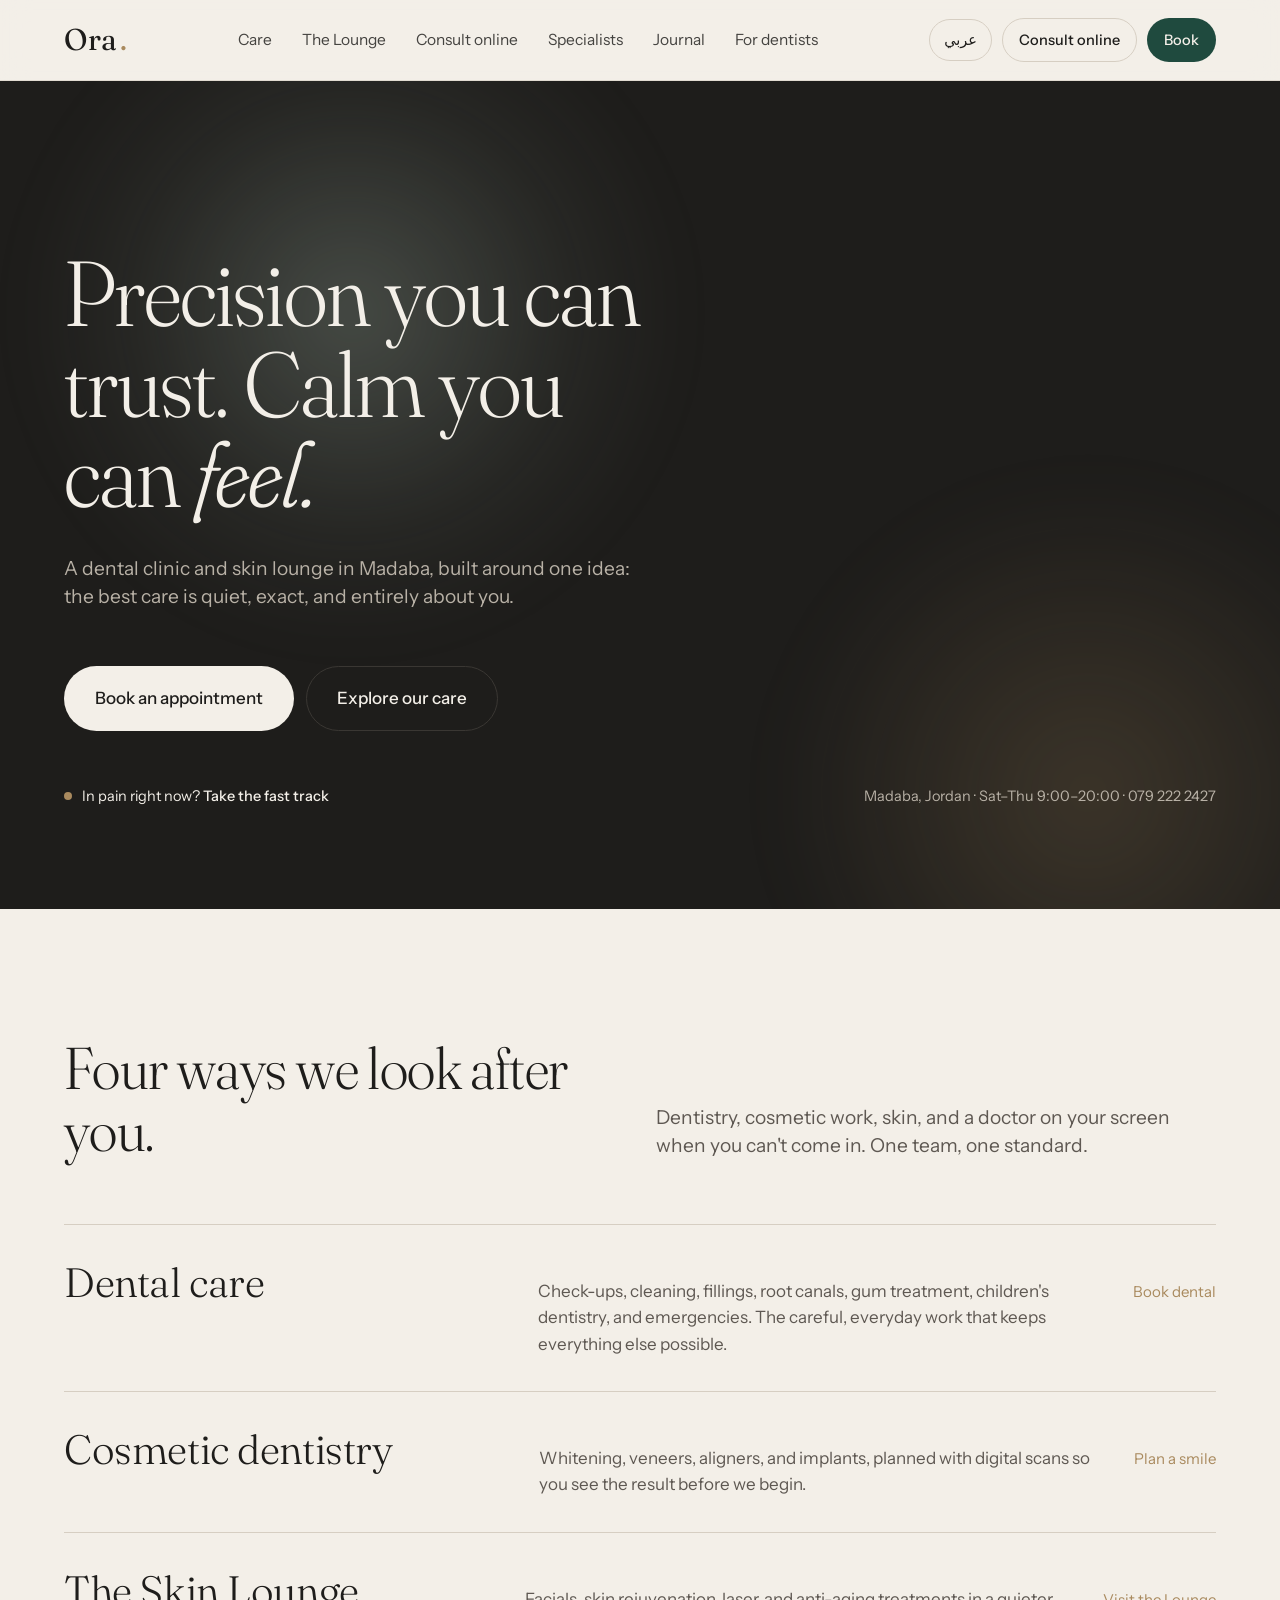
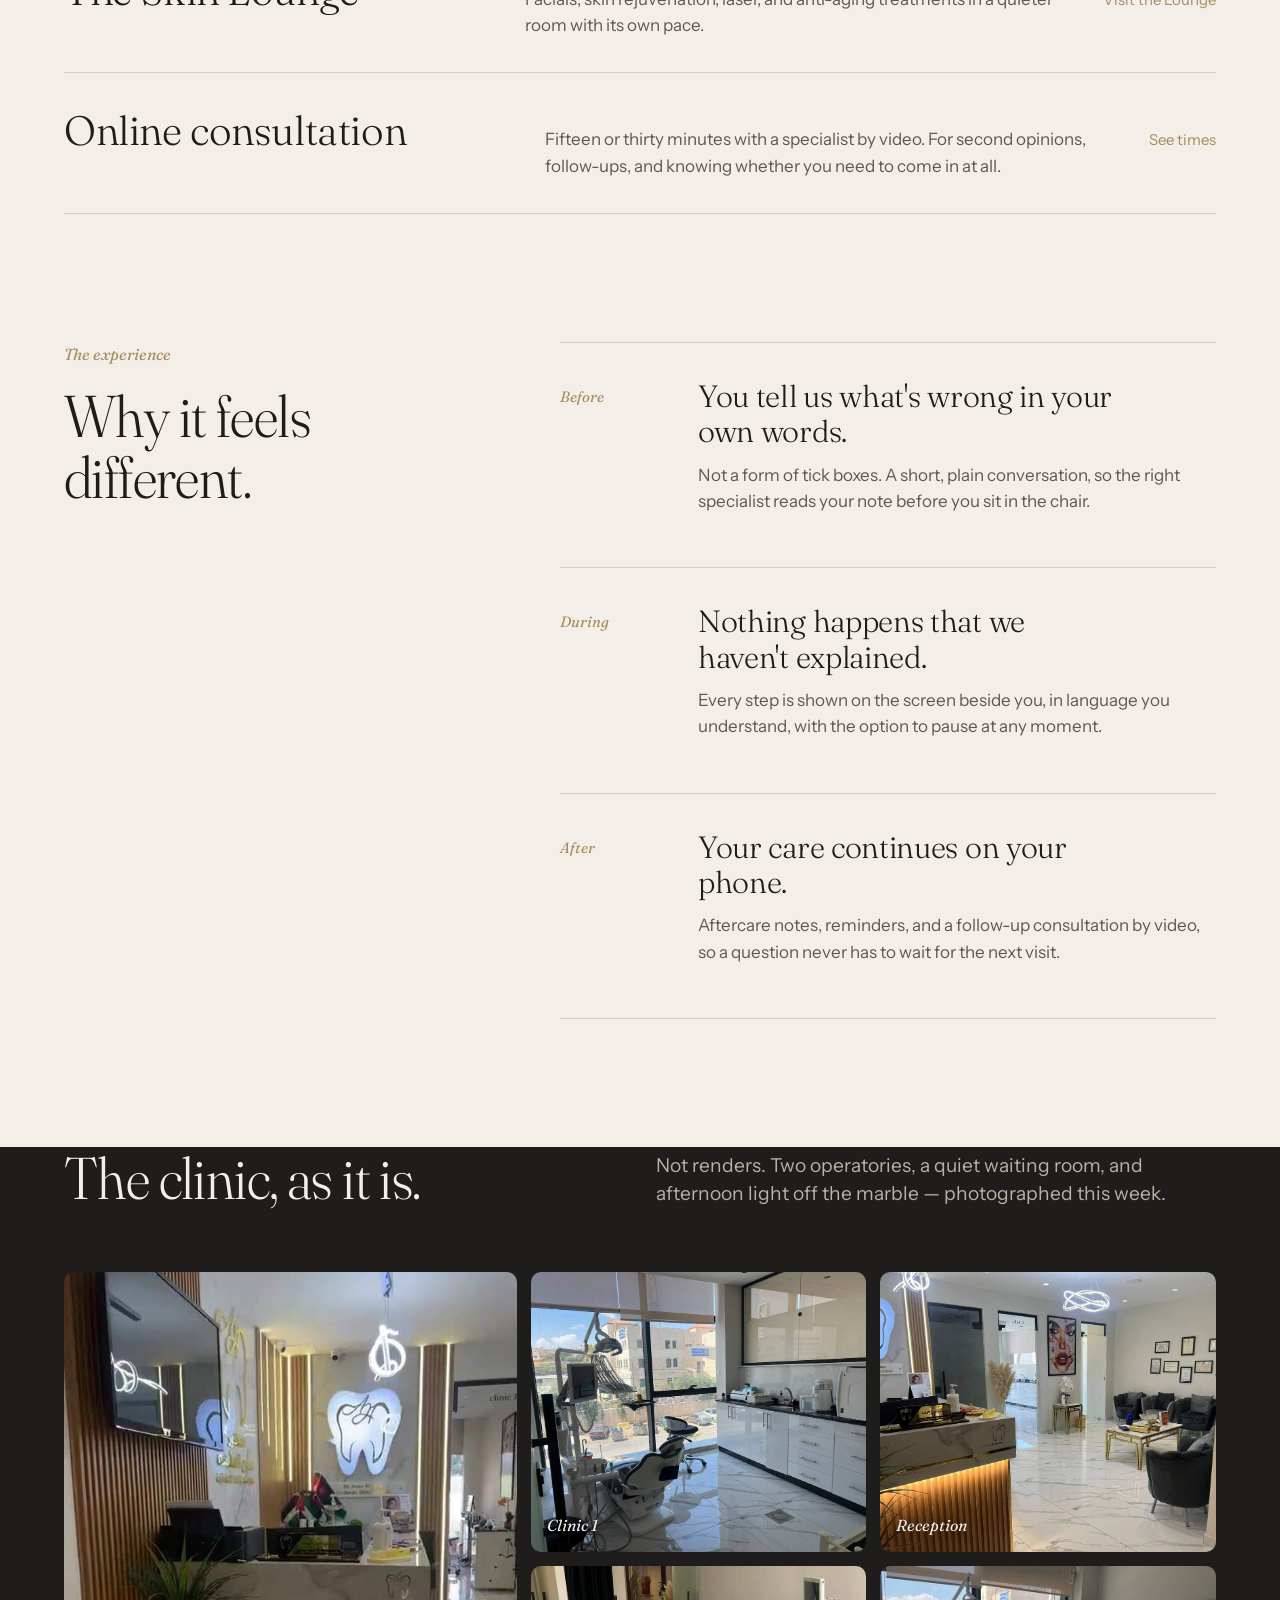
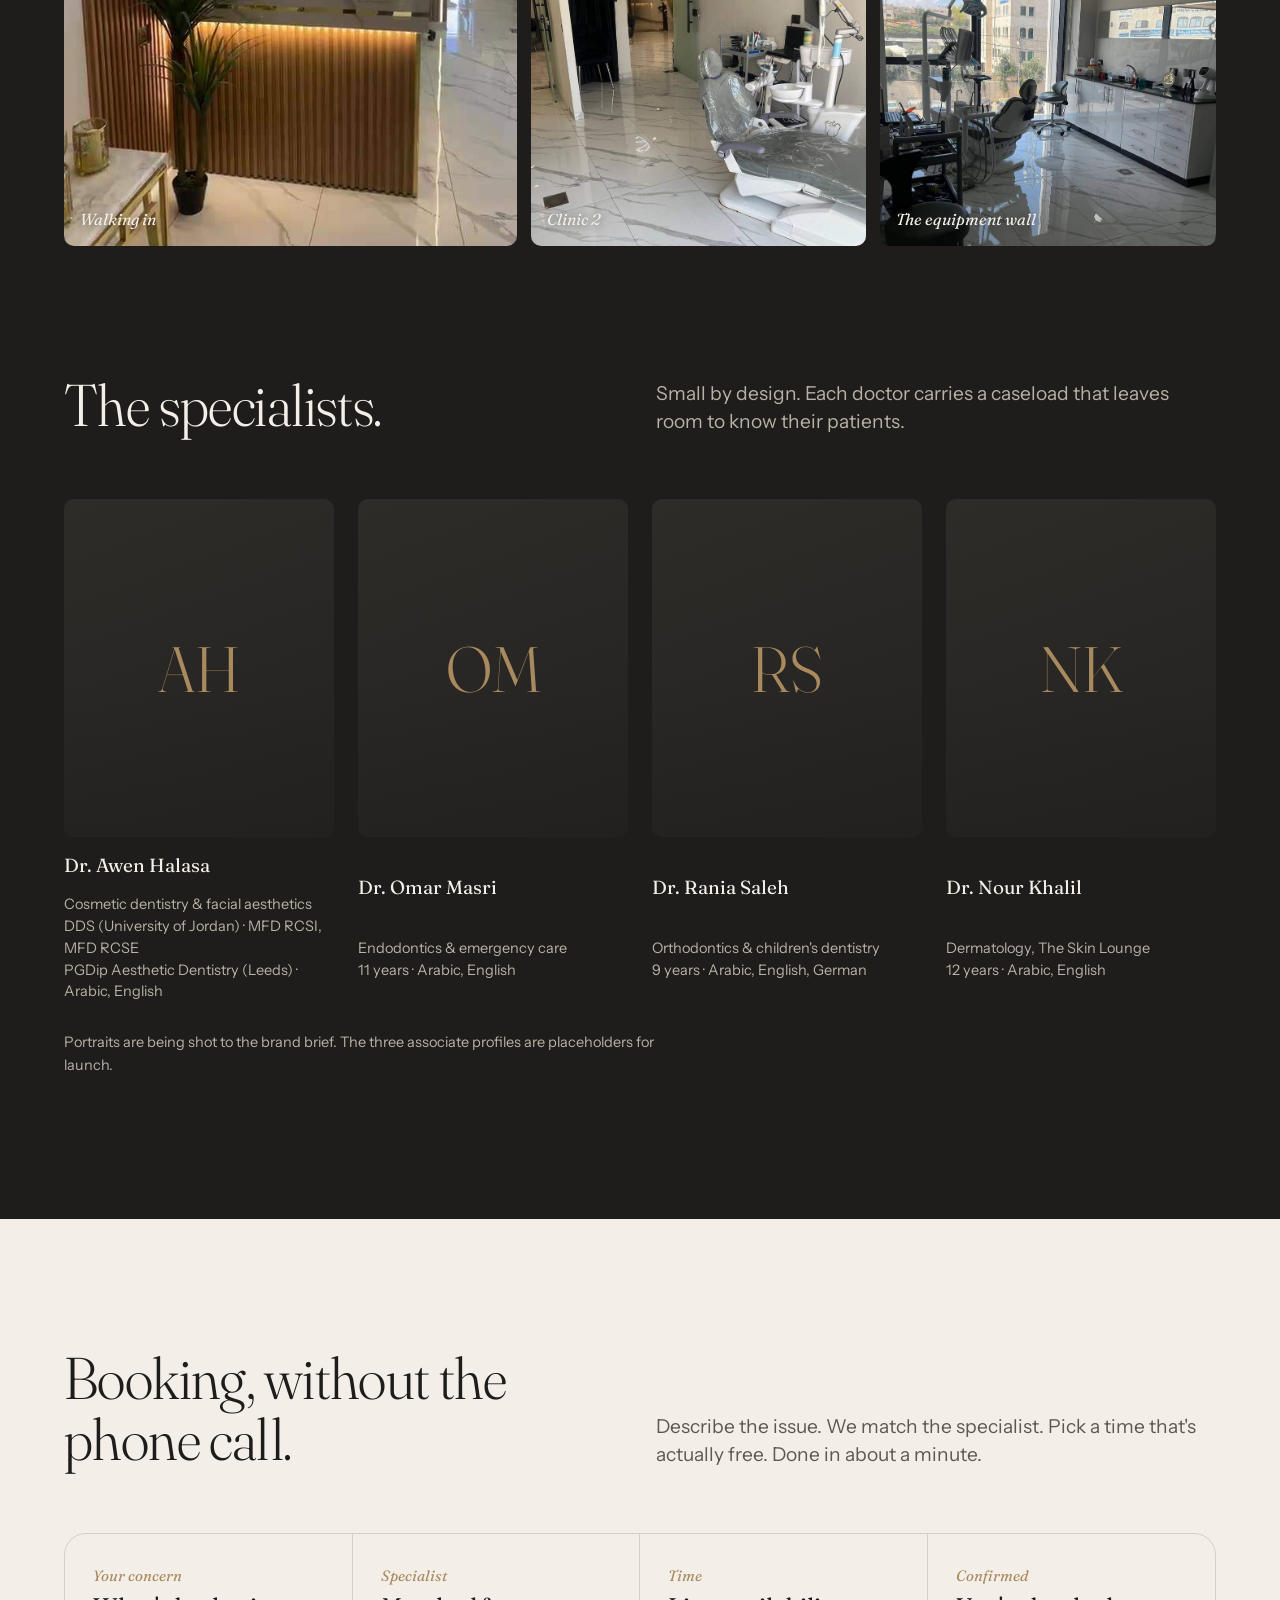
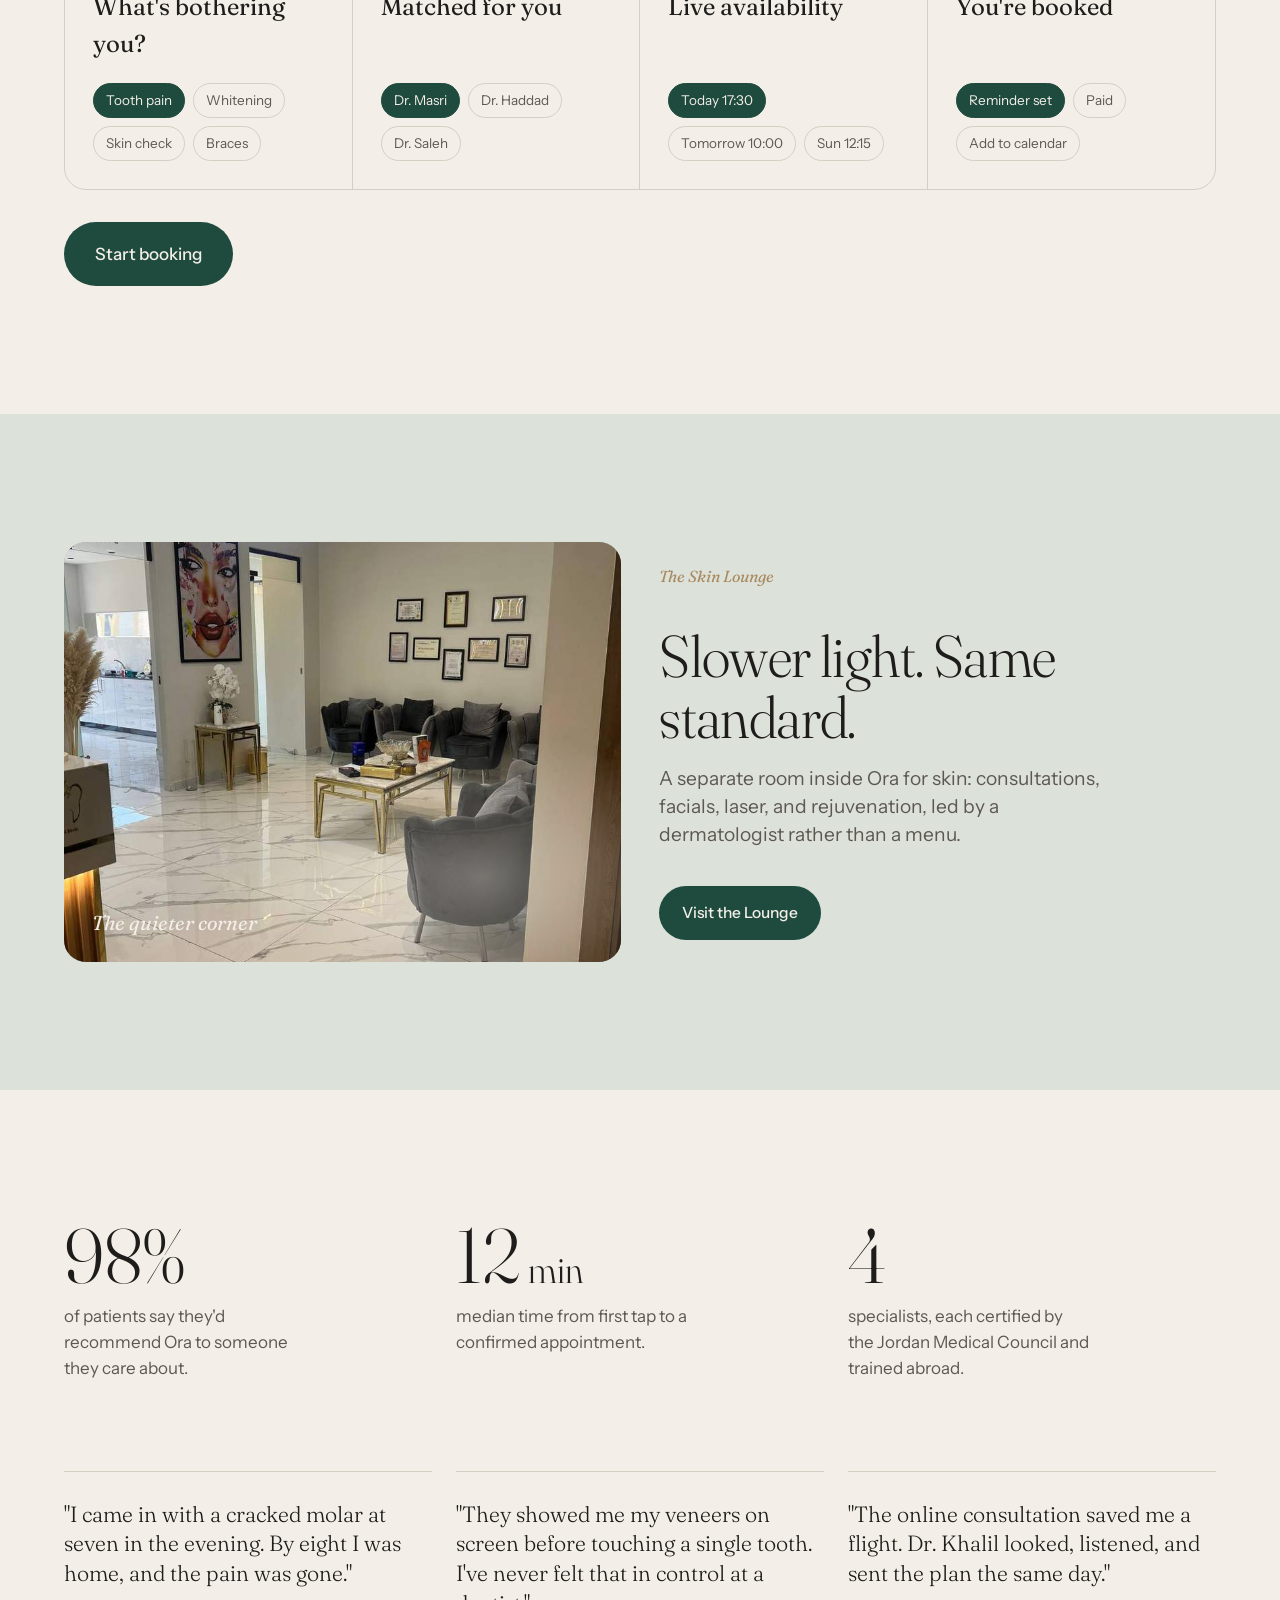
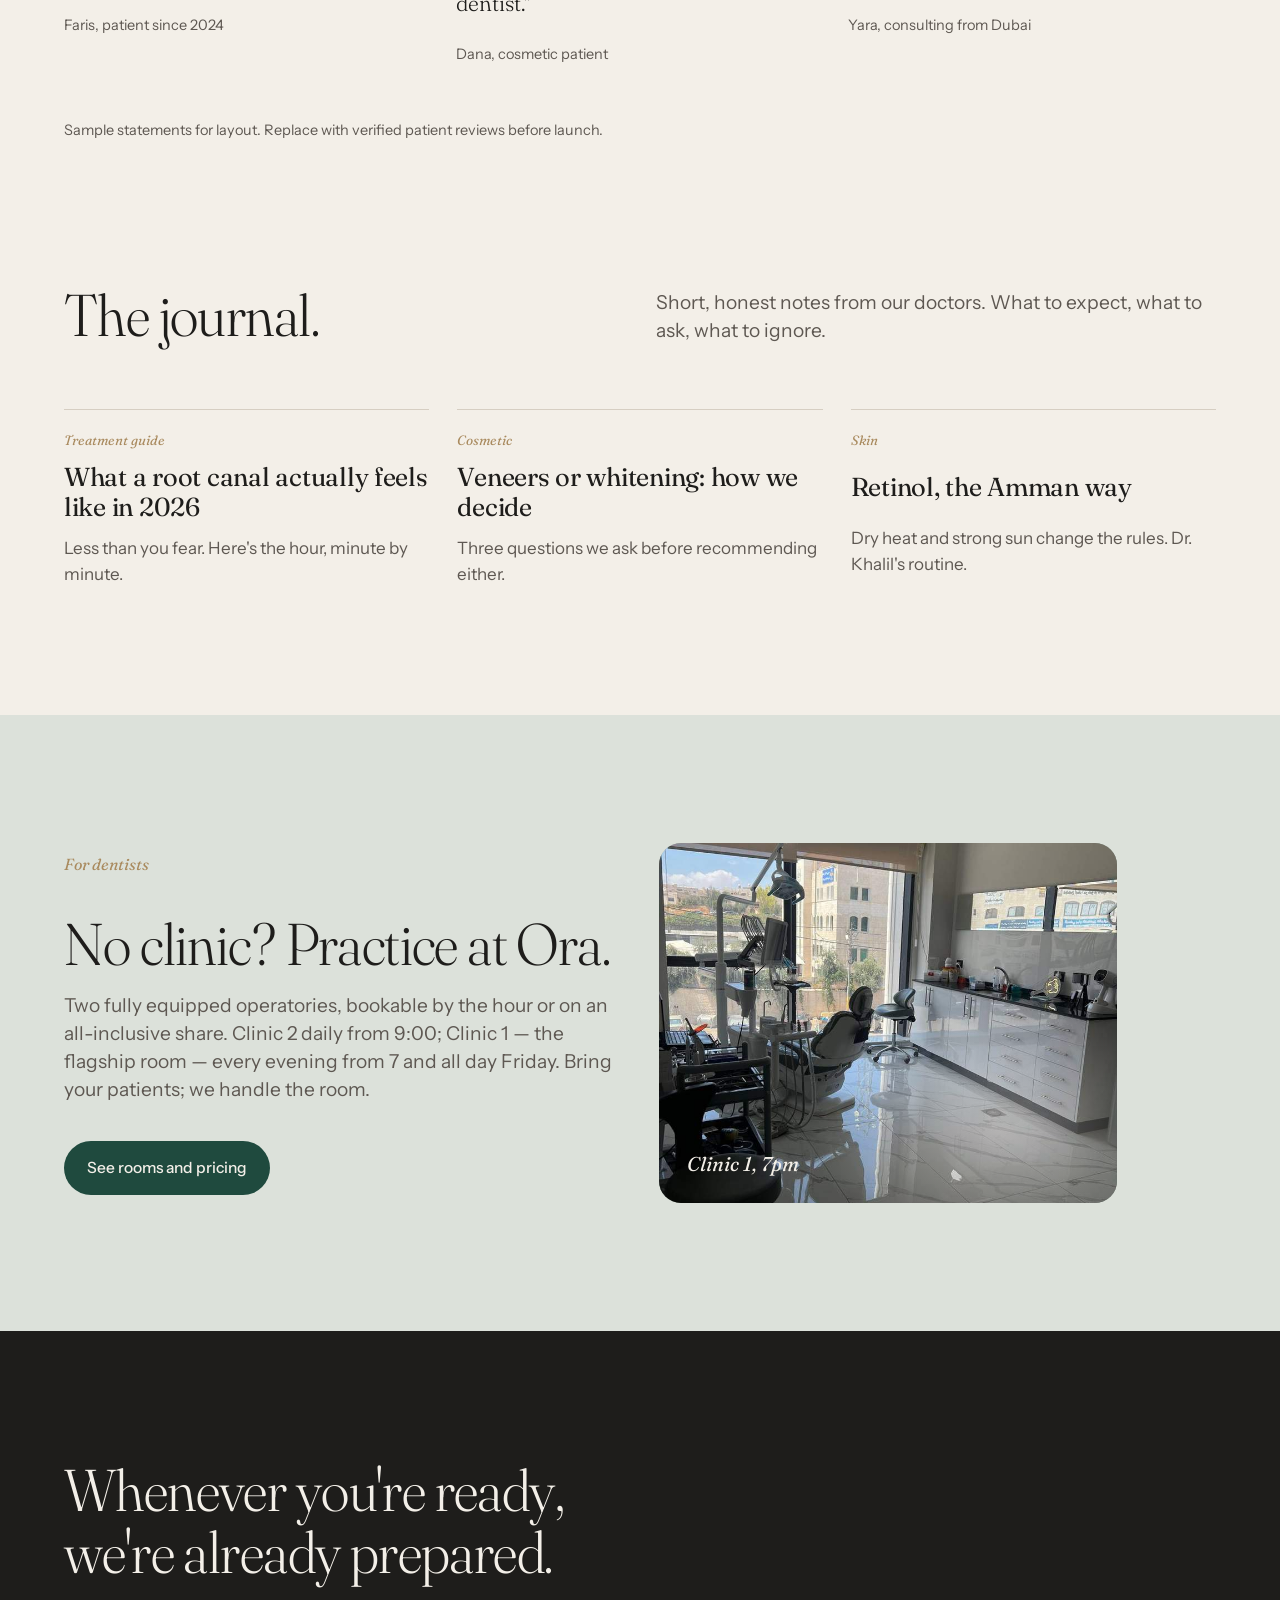
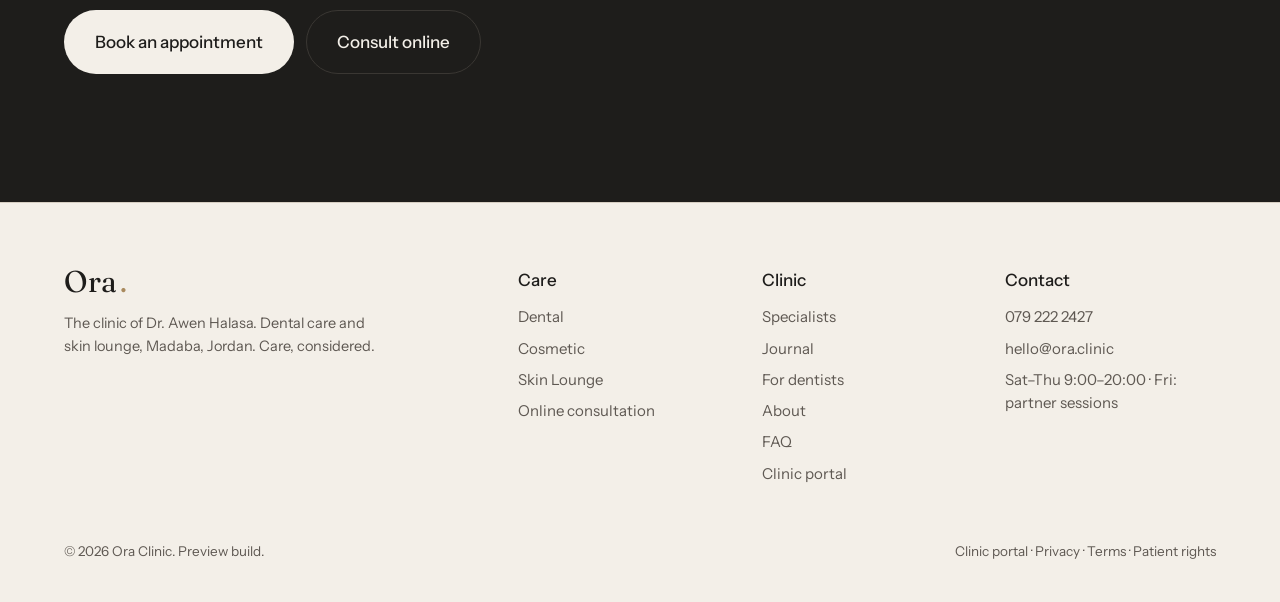
==== commit 5ccbdb25: "Revert to Ora. wordmark, remove monogram, complete Arabic translation" ====
--- a/index.html
+++ b/index.html
@@ -9,13 +9,13 @@
 <link href="https://fonts.googleapis.com/css2?family=Fraunces:ital,opsz,wght,SOFT@0,9..144,300..500,0..100;1,9..144,300..500,0..100&family=Instrument+Sans:wght@400;500&display=swap" rel="stylesheet">
 <link href="https://fonts.googleapis.com/css2?family=Amiri:ital,wght@0,400;0,700;1,400&family=IBM+Plex+Sans+Arabic:wght@400;500&display=swap" rel="stylesheet">
 <link rel="stylesheet" href="css/style.css">
-<link rel="icon" type="image/svg+xml" href="assets/brand/favicon.svg">
-<meta property="og:image" content="/assets/img/logo-512.jpg">
+<link rel="icon" href="data:image/svg+xml,%3Csvg xmlns='http://www.w3.org/2000/svg' viewBox='0 0 64 64'%3E%3Crect width='64' height='64' rx='14' fill='%231F4A3E'/%3E%3Ctext x='30' y='45' font-family='Georgia,serif' font-size='36' fill='%23F3EFE8' text-anchor='middle'%3EO%3C/text%3E%3Ctext x='47' y='45' font-family='Georgia,serif' font-size='36' fill='%23A98A5E'%3E.%3C/text%3E%3C/svg%3E">
+
 </head>
 <body>
 
 <nav class="nav">
-  <a class="brand" href="index.html" aria-label="ORA"><svg class="o-tooth" viewBox="0 0 100 100" aria-hidden="true"><path d="M50 7 C29 7 15 20 15 39 C15 52 21 60 25 72 C27.5 80 29 90 35 90 C41 90 41.5 81 43 74 C44.5 67 46.5 63 50 63 C53.5 63 55.5 67 57 74 C58.5 81 59 90 65 90 C71 90 72.5 80 75 72 C79 60 85 52 85 39 C85 20 71 7 50 7 Z" fill="none" stroke="currentColor" stroke-width="5.5" stroke-linejoin="round"/><circle cx="39" cy="36" r="3.4" fill="currentColor"/><circle cx="61" cy="36" r="3.4" fill="currentColor"/><path d="M36 47 Q50 58 64 47" fill="none" stroke="currentColor" stroke-width="5" stroke-linecap="round"/></svg><span class="wordmark">RA</span><span class="dot-b">.</span></a>
+  <a class="brand" href="index.html">Ora<span>.</span></a>
   <ul>
     <li><a href="#care" data-i18n="n_care">Care</a></li>
     <li><a href="lounge.html" data-i18n="n_lounge">The Lounge</a></li>
@@ -32,7 +32,6 @@
 
 <header class="hero night">
   <div class="light"></div>
-  <img class="hero-mono" src="assets/img/logo-512.jpg" alt="Dr. Awen Halasa monogram" loading="eager">
   <div class="wrap hero-inner">
     <h1 data-i18n-html="h1">Precision you can trust. Calm you can <em>feel.</em></h1>
     <p class="lede" data-i18n="lede">A dental clinic and skin lounge in Madaba, built around one idea: the best care is quiet, exact, and entirely about you.</p>
@@ -125,7 +124,7 @@
     </div>
     <div class="people">
       <div class="person">
-        <div class="portrait"><img src="assets/img/logo-512.jpg" alt="Dr. Awen Halasa — clinic monogram"></div>
+        <div class="portrait"><span>AH</span></div>
         <h4>Dr. Awen Halasa</h4>
         <div class="meta">Cosmetic dentistry &amp; facial aesthetics<br>DDS (University of Jordan) · MFD RCSI, MFD RCSE<br>PGDip Aesthetic Dentistry (Leeds) · Arabic, English</div>
       </div>
@@ -145,7 +144,7 @@
         <div class="meta">Dermatology, The Skin Lounge<br>12 years · Arabic, English</div>
       </div>
     </div>
-    <p class="small" style="margin-top:28px">Dr. Halasa leads the clinic; his portrait is being shot to the brand brief. The other three profiles are placeholders for the associates joining at launch.</p>
+    <p class="small" style="margin-top:28px">Portraits are being shot to the brand brief. The three associate profiles are placeholders for launch.</p>
   </div>
 </section>
 
@@ -247,7 +246,7 @@
 
 <footer>
   <div class="foot">
-    <div><div class="brand-lockup"><img class="logo-badge" src="assets/img/logo-512.jpg" alt="Ora monogram"><a class="brand" href="index.html" aria-label="ORA"><svg class="o-tooth" viewBox="0 0 100 100" aria-hidden="true"><path d="M50 7 C29 7 15 20 15 39 C15 52 21 60 25 72 C27.5 80 29 90 35 90 C41 90 41.5 81 43 74 C44.5 67 46.5 63 50 63 C53.5 63 55.5 67 57 74 C58.5 81 59 90 65 90 C71 90 72.5 80 75 72 C79 60 85 52 85 39 C85 20 71 7 50 7 Z" fill="none" stroke="currentColor" stroke-width="5.5" stroke-linejoin="round"/><circle cx="39" cy="36" r="3.4" fill="currentColor"/><circle cx="61" cy="36" r="3.4" fill="currentColor"/><path d="M36 47 Q50 58 64 47" fill="none" stroke="currentColor" stroke-width="5" stroke-linecap="round"/></svg><span class="wordmark">RA</span><span class="dot-b">.</span></a></div><p class="small" style="margin-top:14px;max-width:32ch">The clinic of Dr. Awen Halasa. Dental care and skin lounge, Madaba, Jordan. Care, considered.</p></div>
+    <div><a class="brand" href="index.html">Ora<span>.</span></a><p class="small" style="margin-top:14px;max-width:32ch">The clinic of Dr. Awen Halasa. Dental care and skin lounge, Madaba, Jordan. Care, considered.</p></div>
     <div><h4>Care</h4><ul><li><a href="book.html?cat=dental">Dental</a></li><li><a href="book.html?cat=dental&concern=cosmetic">Cosmetic</a></li><li><a href="lounge.html">Skin Lounge</a></li><li><a href="consult.html">Online consultation</a></li></ul></div>
     <div><h4>Clinic</h4><ul><li><a href="#specialists">Specialists</a></li><li><a href="#journal">Journal</a></li>
     <li><a href="pro.html">For dentists</a></li><li><a href="#">About</a></li><li><a href="#">FAQ</a></li><li><a href="admin.html">Clinic portal</a></li></ul></div>
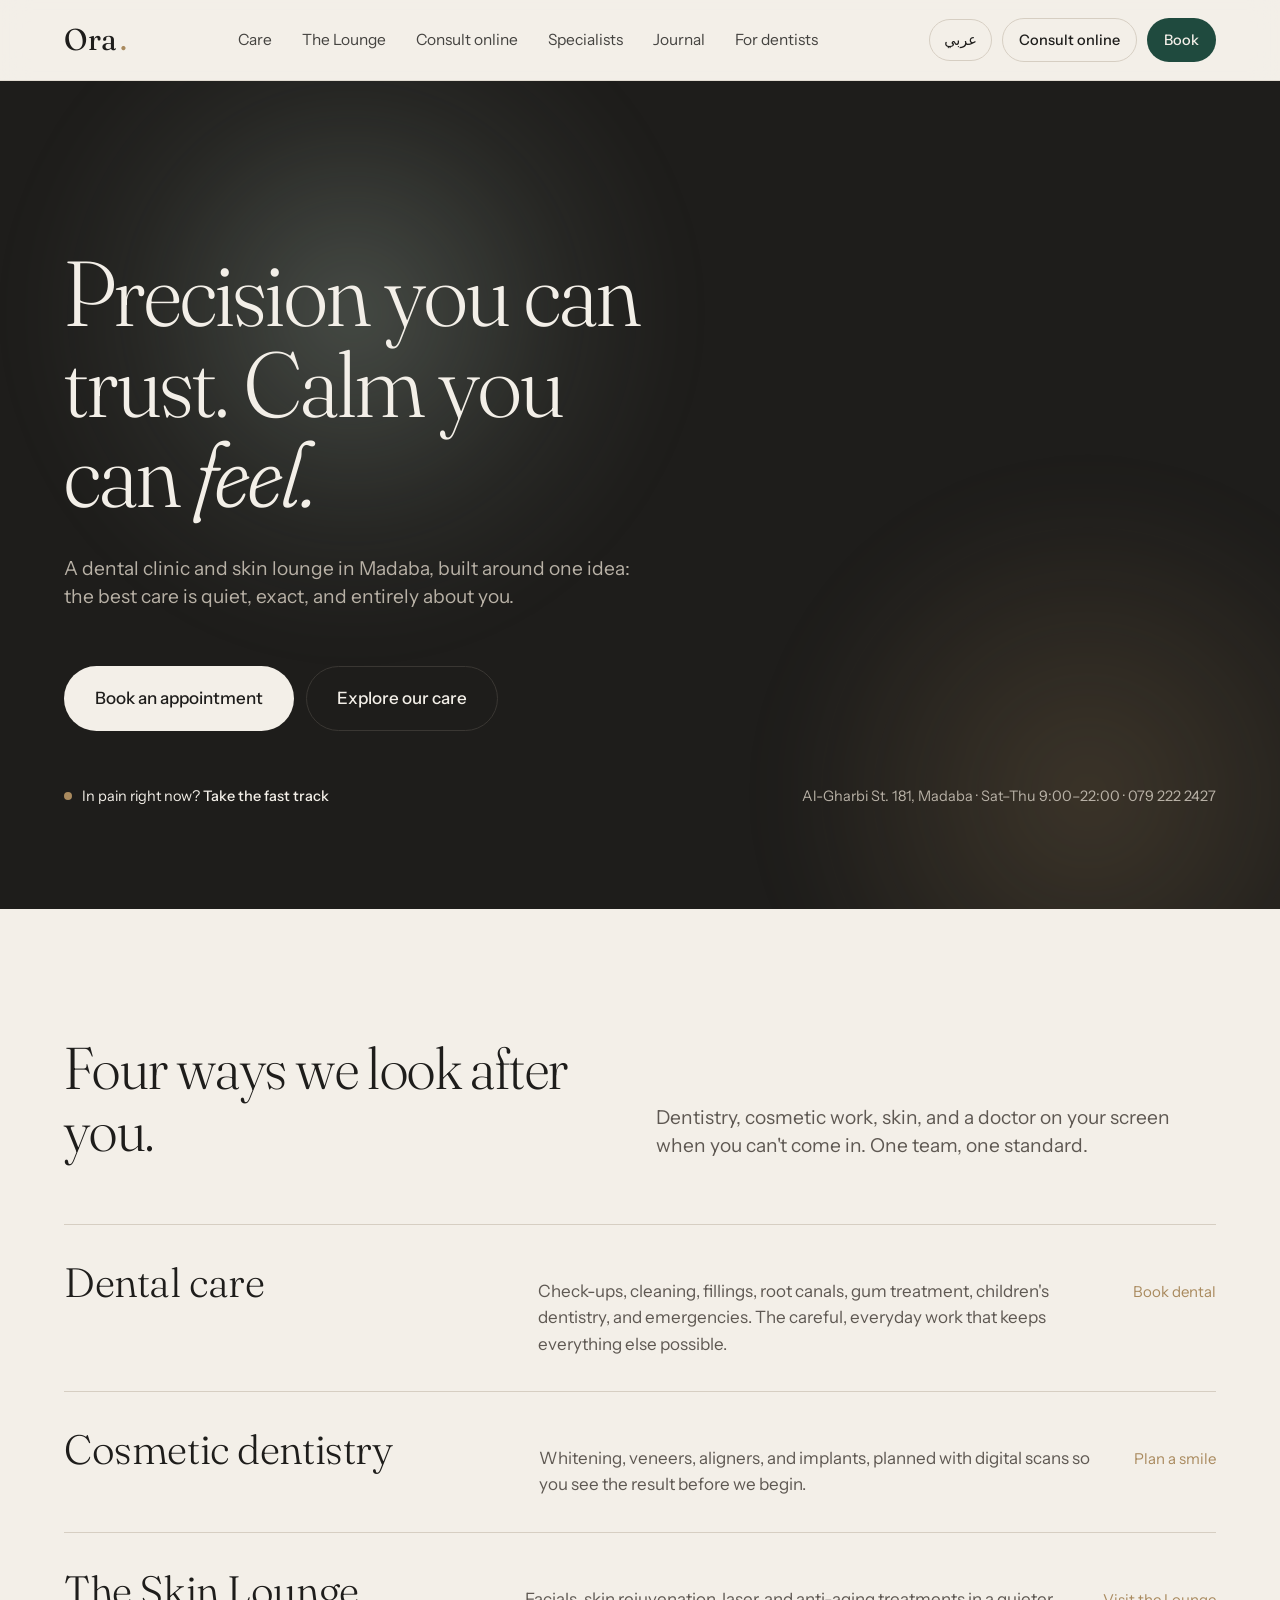
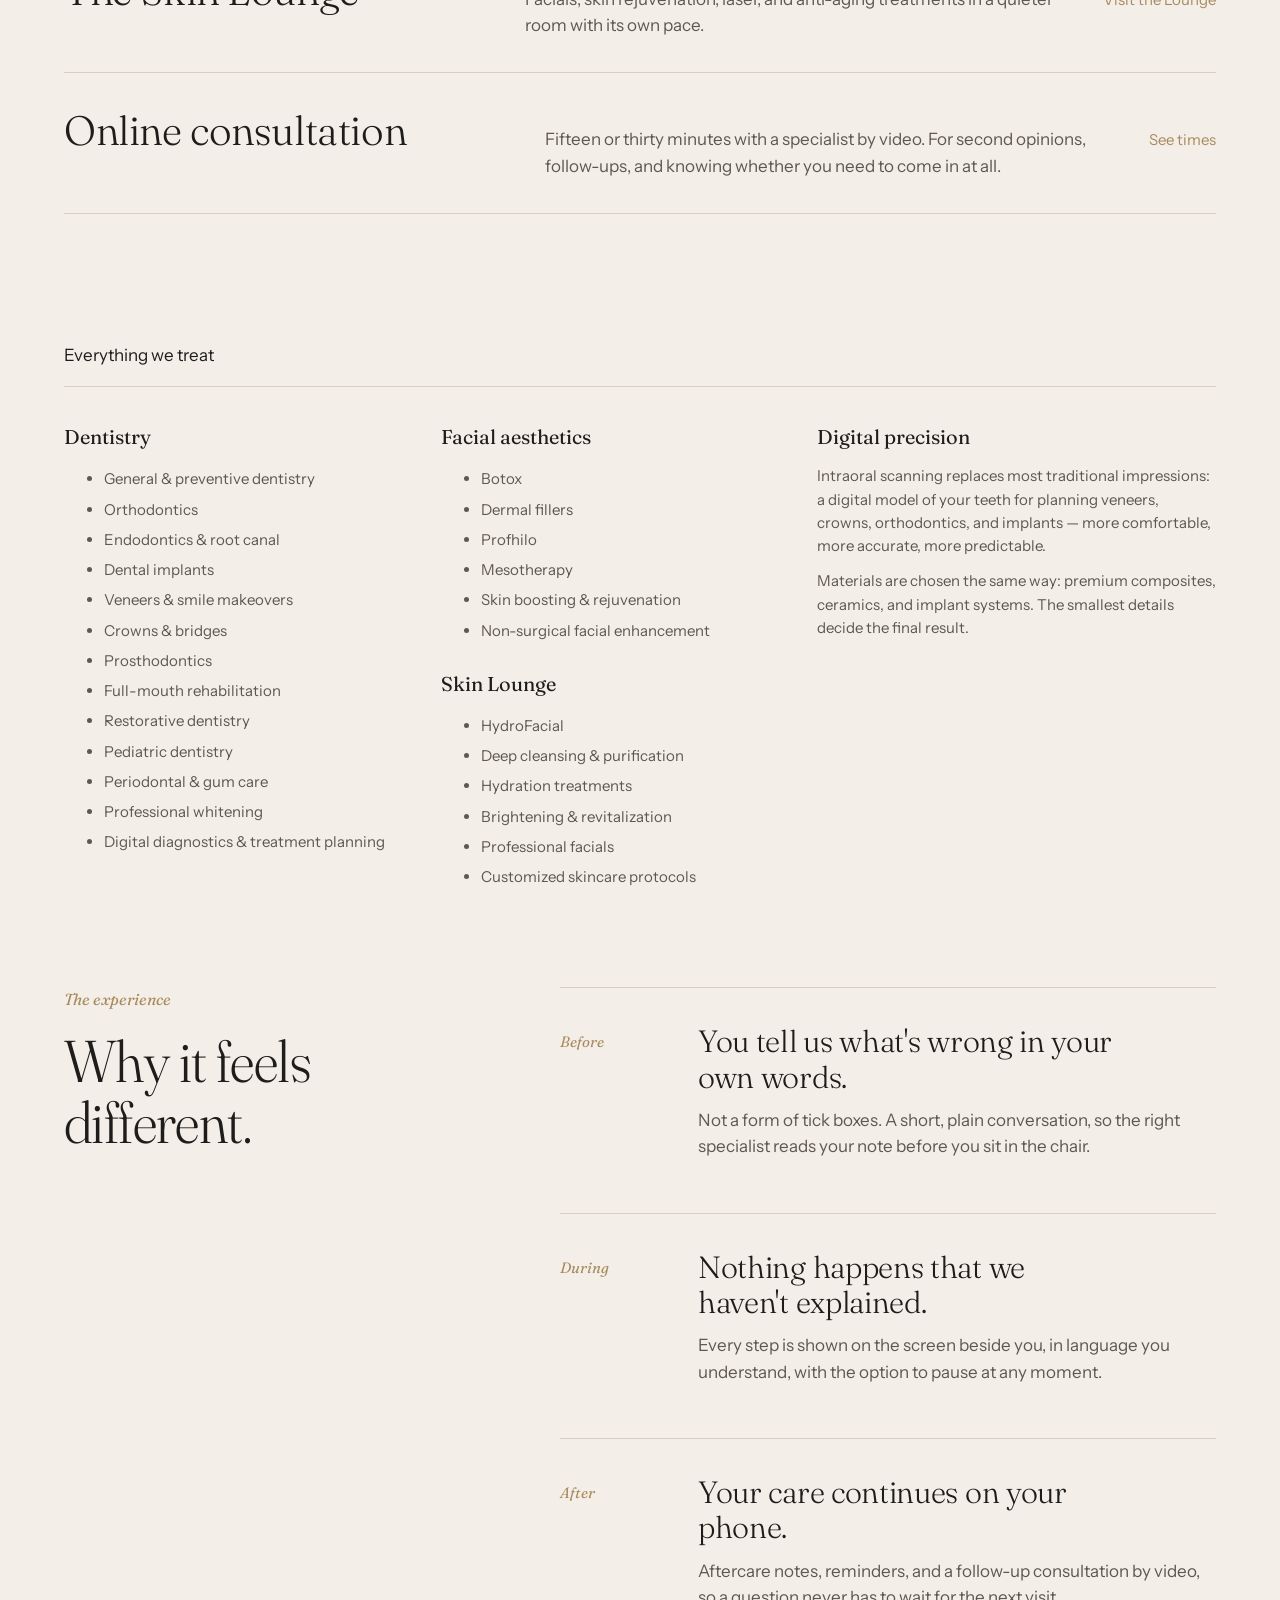
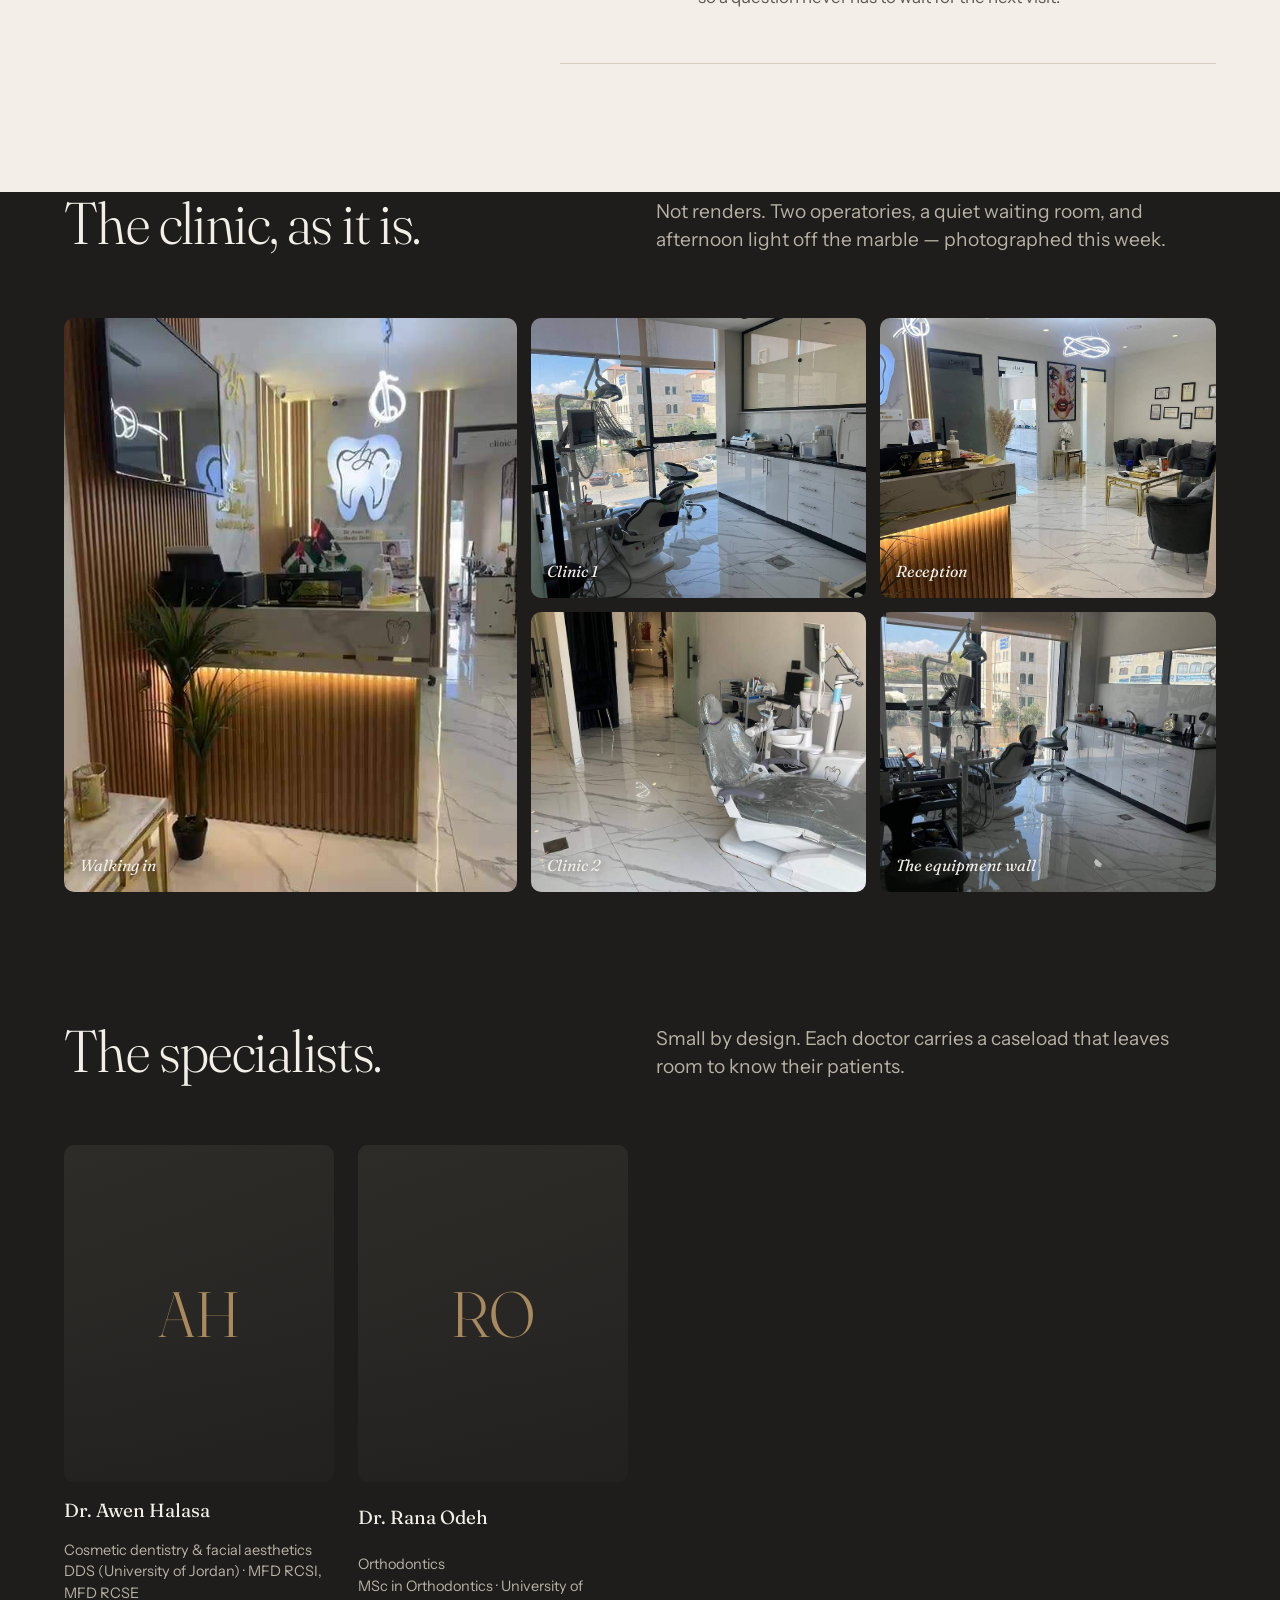
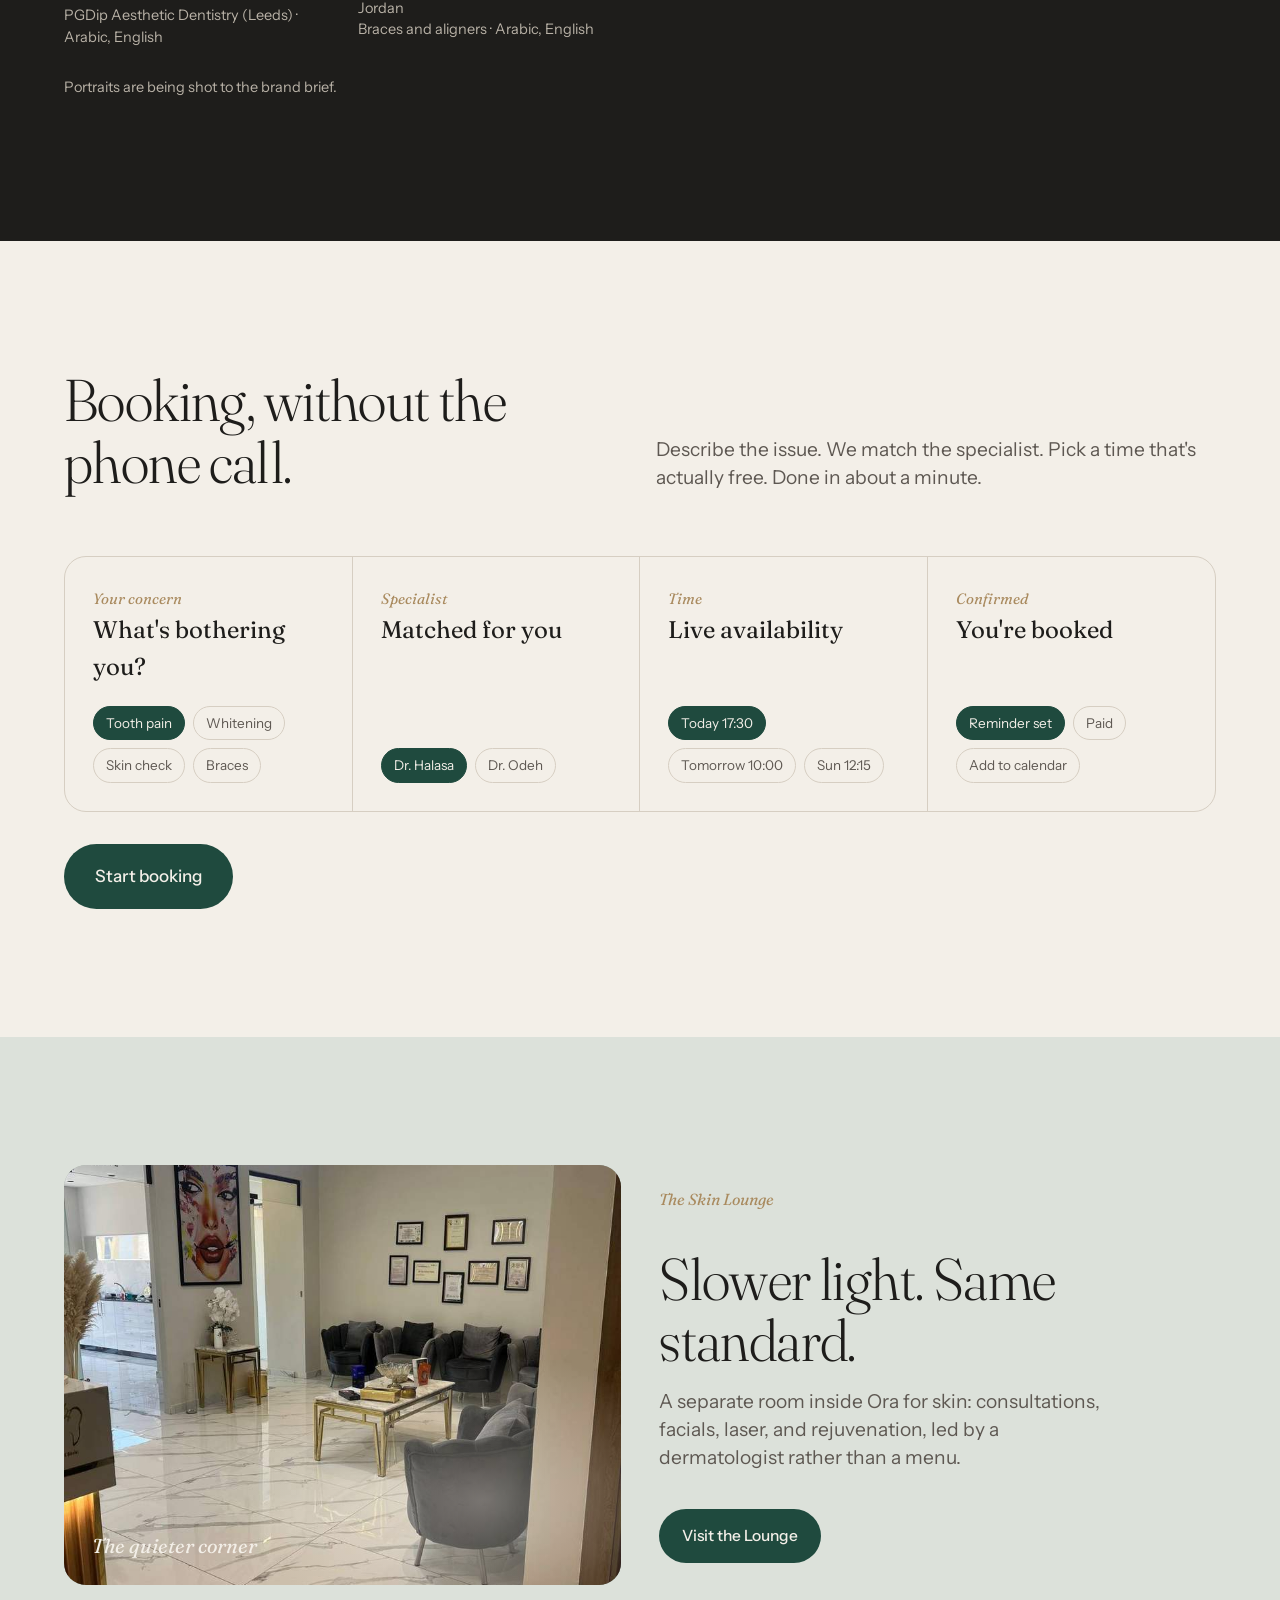
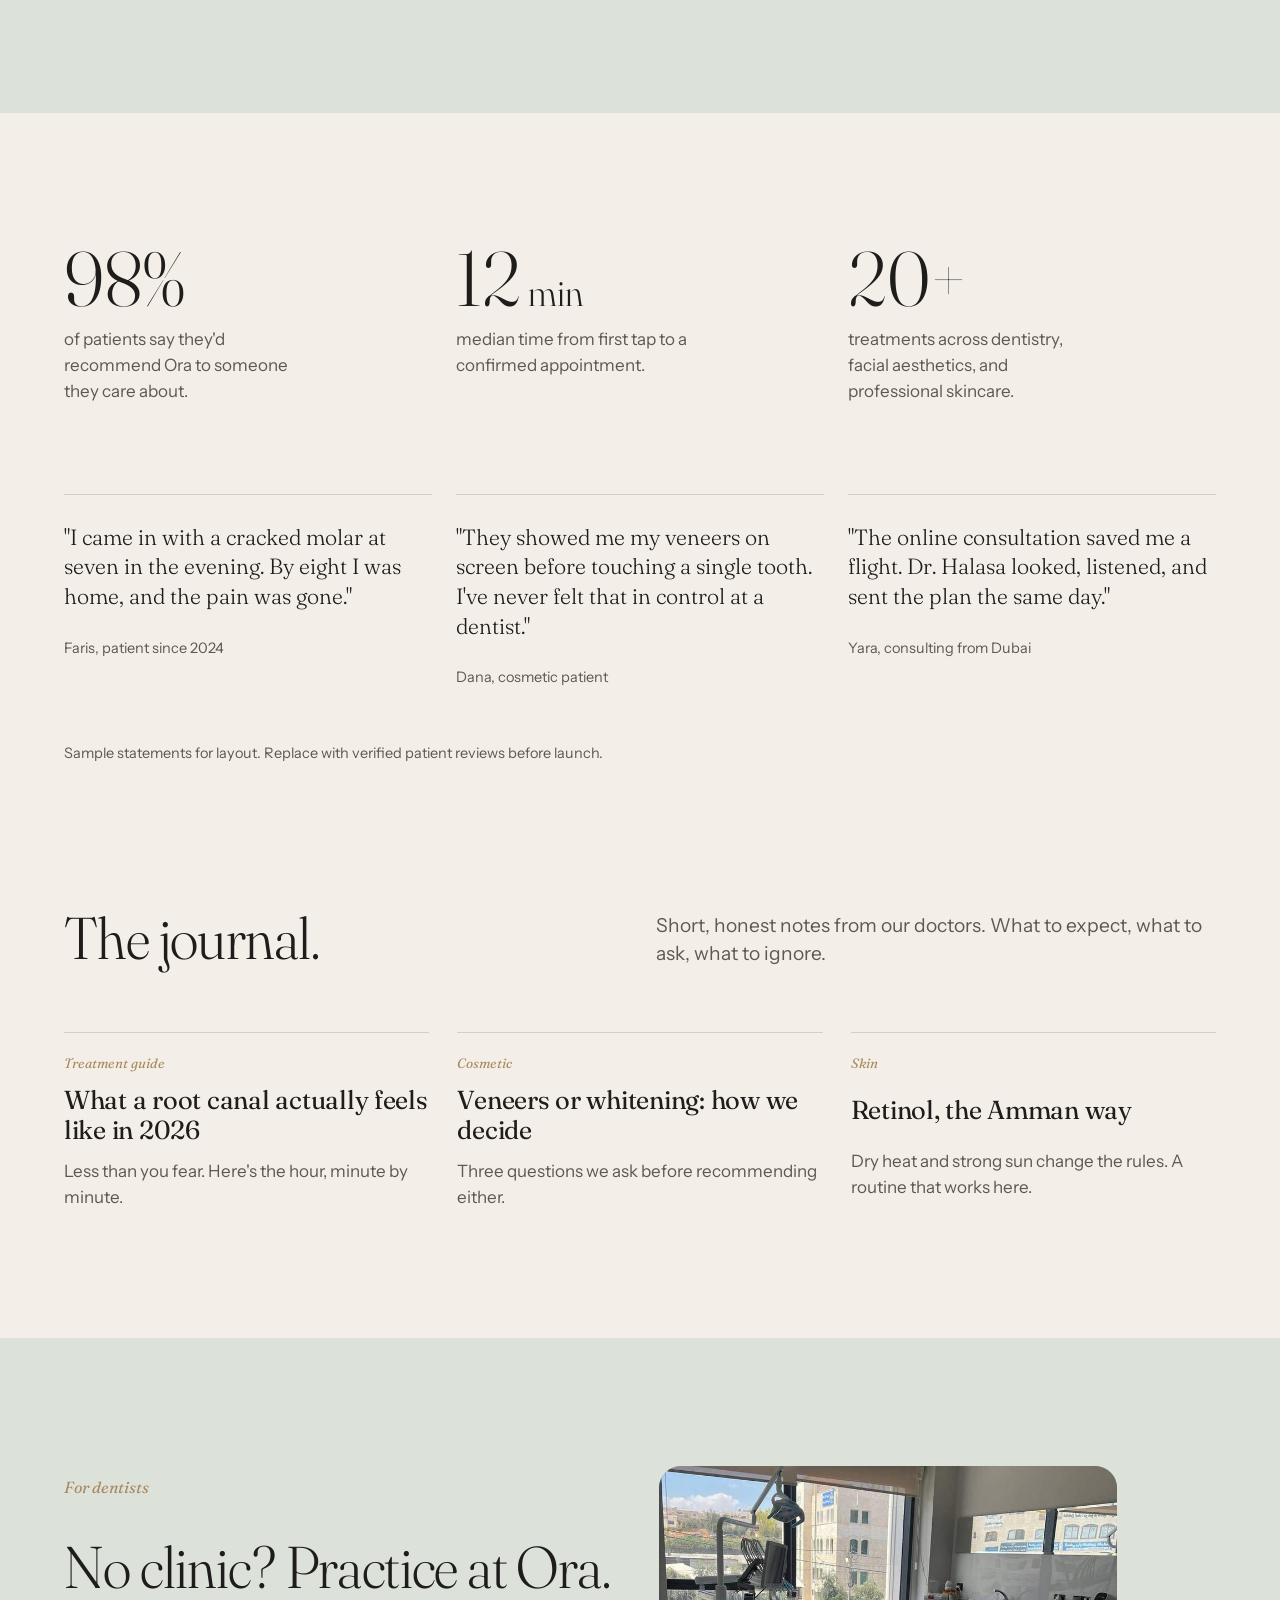
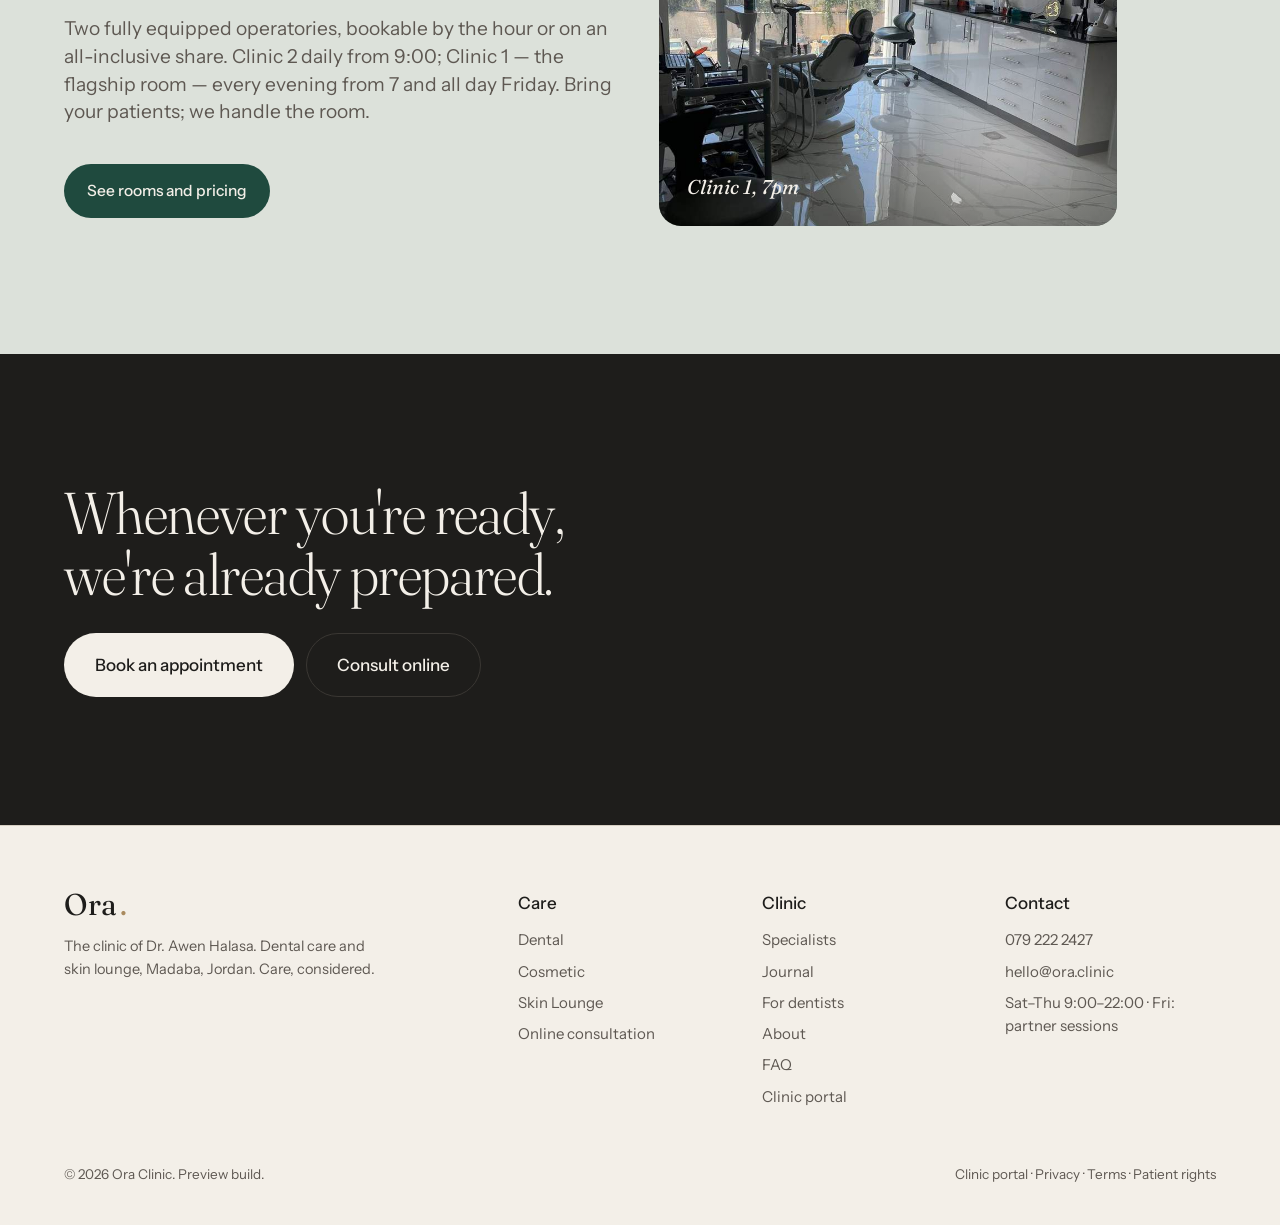
==== commit bd856821: "Real clinic details, full services, Dr. Rana Odeh, online pricing, money dashboard" ====
--- a/index.html
+++ b/index.html
@@ -4,7 +4,7 @@
 <meta charset="utf-8">
 <meta name="viewport" content="width=device-width,initial-scale=1">
 <title>Ora — Dental care, skin, and online consultation in Amman</title>
-<meta name="description" content="Ora is a dental clinic and skin lounge in Amman. Book a specialist in minutes, or consult online from anywhere.">
+<meta name="description" content="Ora is a dental clinic and skin lounge in Madaba. Book a specialist in minutes, or consult online from anywhere.">
 <link rel="preconnect" href="https://fonts.googleapis.com"><link rel="preconnect" href="https://fonts.gstatic.com" crossorigin>
 <link href="https://fonts.googleapis.com/css2?family=Fraunces:ital,opsz,wght,SOFT@0,9..144,300..500,0..100;1,9..144,300..500,0..100&family=Instrument+Sans:wght@400;500&display=swap" rel="stylesheet">
 <link href="https://fonts.googleapis.com/css2?family=Amiri:ital,wght@0,400;0,700;1,400&family=IBM+Plex+Sans+Arabic:wght@400;500&display=swap" rel="stylesheet">
@@ -41,7 +41,7 @@
     </div>
     <div class="hero-foot">
       <a class="pain-note" href="book.html?fast=1"><i class="dot"></i><span data-i18n-html="pain">In pain right now? <b>Take the fast track</b></span></a>
-      <span data-i18n="loc">Madaba, Jordan · Sat–Thu 9:00–20:00 · 079 222 2427</span>
+      <span data-i18n="loc">Al-Gharbi St. 181, Madaba · Sat–Thu 9:00–22:00 · <a href="tel:+962792222427" style="color:inherit">079 222 2427</a></span>
     </div>
   </div>
 </header>
@@ -76,6 +76,27 @@
     </div>
   </div>
 </section>
+<section class="wrap" id="all-services" style="padding-block:0 84px">
+  <p class="k" style="margin-bottom:18px">Everything we treat</p>
+  <div class="svc-cols">
+    <div><h4>Dentistry</h4><ul>
+      <li>General &amp; preventive dentistry</li><li>Orthodontics</li><li>Endodontics &amp; root canal</li>
+      <li>Dental implants</li><li>Veneers &amp; smile makeovers</li><li>Crowns &amp; bridges</li>
+      <li>Prosthodontics</li><li>Full-mouth rehabilitation</li><li>Restorative dentistry</li>
+      <li>Pediatric dentistry</li><li>Periodontal &amp; gum care</li><li>Professional whitening</li>
+      <li>Digital diagnostics &amp; treatment planning</li></ul></div>
+    <div><h4>Facial aesthetics</h4><ul>
+      <li>Botox</li><li>Dermal fillers</li><li>Profhilo</li><li>Mesotherapy</li>
+      <li>Skin boosting &amp; rejuvenation</li><li>Non-surgical facial enhancement</li></ul>
+      <h4 style="margin-top:26px">Skin Lounge</h4><ul>
+      <li>HydroFacial</li><li>Deep cleansing &amp; purification</li><li>Hydration treatments</li>
+      <li>Brightening &amp; revitalization</li><li>Professional facials</li><li>Customized skincare protocols</li></ul></div>
+    <div class="svc-note"><h4>Digital precision</h4>
+      <p>Intraoral scanning replaces most traditional impressions: a digital model of your teeth for planning veneers, crowns, orthodontics, and implants — more comfortable, more accurate, more predictable.</p>
+      <p>Materials are chosen the same way: premium composites, ceramics, and implant systems. The smallest details decide the final result.</p></div>
+  </div>
+</section>
+
 
 <section class="day" style="padding-top:0">
   <div class="wrap grid g-12">
@@ -129,22 +150,12 @@
         <div class="meta">Cosmetic dentistry &amp; facial aesthetics<br>DDS (University of Jordan) · MFD RCSI, MFD RCSE<br>PGDip Aesthetic Dentistry (Leeds) · Arabic, English</div>
       </div>
       <div class="person">
-        <div class="portrait"><span>OM</span></div>
-        <h4>Dr. Omar Masri</h4>
-        <div class="meta">Endodontics &amp; emergency care<br>11 years · Arabic, English</div>
-      </div>
-      <div class="person">
-        <div class="portrait"><span>RS</span></div>
-        <h4>Dr. Rania Saleh</h4>
-        <div class="meta">Orthodontics &amp; children's dentistry<br>9 years · Arabic, English, German</div>
-      </div>
-      <div class="person">
-        <div class="portrait"><span>NK</span></div>
-        <h4>Dr. Nour Khalil</h4>
-        <div class="meta">Dermatology, The Skin Lounge<br>12 years · Arabic, English</div>
-      </div>
-    </div>
-    <p class="small" style="margin-top:28px">Portraits are being shot to the brand brief. The three associate profiles are placeholders for launch.</p>
+        <div class="portrait"><span>RO</span></div>
+        <h4>Dr. Rana Odeh</h4>
+        <div class="meta">Orthodontics<br>MSc in Orthodontics · University of Jordan<br>Braces and aligners · Arabic, English</div>
+      </div>
+    </div>
+    <p class="small" style="margin-top:28px">Portraits are being shot to the brand brief.</p>
   </div>
 </section>
 
@@ -161,7 +172,7 @@
       </div>
       <div>
         <div><span class="step">Specialist</span><h4>Matched for you</h4></div>
-        <div class="chips"><span class="chip on">Dr. Masri</span><span class="chip">Dr. Haddad</span><span class="chip">Dr. Saleh</span></div>
+        <div class="chips"><span class="chip on">Dr. Halasa</span><span class="chip">Dr. Odeh</span></div>
       </div>
       <div>
         <div><span class="step">Time</span><h4>Live availability</h4></div>
@@ -195,12 +206,12 @@
     <div class="stats">
       <div class="stat"><div class="n">98%</div><p>of patients say they'd recommend Ora to someone they care about.</p></div>
       <div class="stat"><div class="n">12<span class="serif" style="font-size:.5em"> min</span></div><p>median time from first tap to a confirmed appointment.</p></div>
-      <div class="stat"><div class="n">4</div><p>specialists, each certified by the Jordan Medical Council and trained abroad.</p></div>
+      <div class="stat"><div class="n">20+</div><p>treatments across dentistry, facial aesthetics, and professional skincare.</p></div>
     </div>
     <div class="quotes" style="margin-top:72px">
       <div class="quote"><p>"I came in with a cracked molar at seven in the evening. By eight I was home, and the pain was gone."</p><span class="who">Faris, patient since 2024</span></div>
       <div class="quote"><p>"They showed me my veneers on screen before touching a single tooth. I've never felt that in control at a dentist."</p><span class="who">Dana, cosmetic patient</span></div>
-      <div class="quote"><p>"The online consultation saved me a flight. Dr. Khalil looked, listened, and sent the plan the same day."</p><span class="who">Yara, consulting from Dubai</span></div>
+      <div class="quote"><p>"The online consultation saved me a flight. Dr. Halasa looked, listened, and sent the plan the same day."</p><span class="who">Yara, consulting from Dubai</span></div>
     </div>
     <p class="small" style="margin-top:24px">Sample statements for layout. Replace with verified patient reviews before launch.</p>
   </div>
@@ -215,7 +226,7 @@
     <div class="journal">
       <a class="article" href="#"><span class="tag">Treatment guide</span><h3>What a root canal actually feels like in 2026</h3><p>Less than you fear. Here's the hour, minute by minute.</p></a>
       <a class="article" href="#"><span class="tag">Cosmetic</span><h3>Veneers or whitening: how we decide</h3><p>Three questions we ask before recommending either.</p></a>
-      <a class="article" href="#"><span class="tag">Skin</span><h3>Retinol, the Amman way</h3><p>Dry heat and strong sun change the rules. Dr. Khalil's routine.</p></a>
+      <a class="article" href="#"><span class="tag">Skin</span><h3>Retinol, the Amman way</h3><p>Dry heat and strong sun change the rules. A routine that works here.</p></a>
     </div>
   </div>
 </section>
@@ -250,7 +261,7 @@
     <div><h4>Care</h4><ul><li><a href="book.html?cat=dental">Dental</a></li><li><a href="book.html?cat=dental&concern=cosmetic">Cosmetic</a></li><li><a href="lounge.html">Skin Lounge</a></li><li><a href="consult.html">Online consultation</a></li></ul></div>
     <div><h4>Clinic</h4><ul><li><a href="#specialists">Specialists</a></li><li><a href="#journal">Journal</a></li>
     <li><a href="pro.html">For dentists</a></li><li><a href="#">About</a></li><li><a href="#">FAQ</a></li><li><a href="admin.html">Clinic portal</a></li></ul></div>
-    <div><h4>Contact</h4><ul><li>079 222 2427</li><li>hello@ora.clinic</li><li>Sat–Thu 9:00–20:00 · Fri: partner sessions</li></ul></div>
+    <div><h4>Contact</h4><ul><li><a href="tel:+962792222427" style="color:inherit">079 222 2427</a></li><li>hello@ora.clinic</li><li>Sat–Thu 9:00–22:00 · Fri: partner sessions</li></ul></div>
   </div>
   <div class="foot-bottom"><span>© 2026 Ora Clinic. Preview build.</span><span><a href="admin.html">Clinic portal</a> · Privacy · Terms · Patient rights</span></div>
 </footer>
--- a/css/style.css
+++ b/css/style.css
@@ -398,3 +398,14 @@
 .hero-inner{z-index:2}
 .hero-mono{z-index:1;opacity:.82}
 html[lang=ar] .hero h1{max-width:11ch}
+.svc-cols{display:grid;grid-template-columns:1fr 1fr 1.2fr;gap:44px;border-top:1px solid var(--line);padding-top:34px}
+@media (max-width:900px){.svc-cols{grid-template-columns:1fr}}
+.svc-cols h4{font-family:var(--serif);font-weight:400;font-size:20px;margin-bottom:12px}
+.svc-cols ul{display:grid;gap:7px;font-size:15px;color:var(--text-2)}
+.svc-note p{font-size:15px;color:var(--text-2);margin-bottom:12px}
+.m-cards{display:grid;grid-template-columns:repeat(4,1fr);gap:14px}
+@media (max-width:860px){.m-cards{grid-template-columns:1fr 1fr}}
+.m-card{border:1px solid var(--line);border-radius:var(--r-m);padding:16px 18px;background:var(--surface);display:grid;gap:6px}
+.m-card b{font-family:var(--serif);font-size:26px;font-weight:400}
+#bookSearch{padding:11px 14px;border:1px solid var(--line);border-radius:10px;background:var(--ivory)}
+[hidden]{display:none!important}
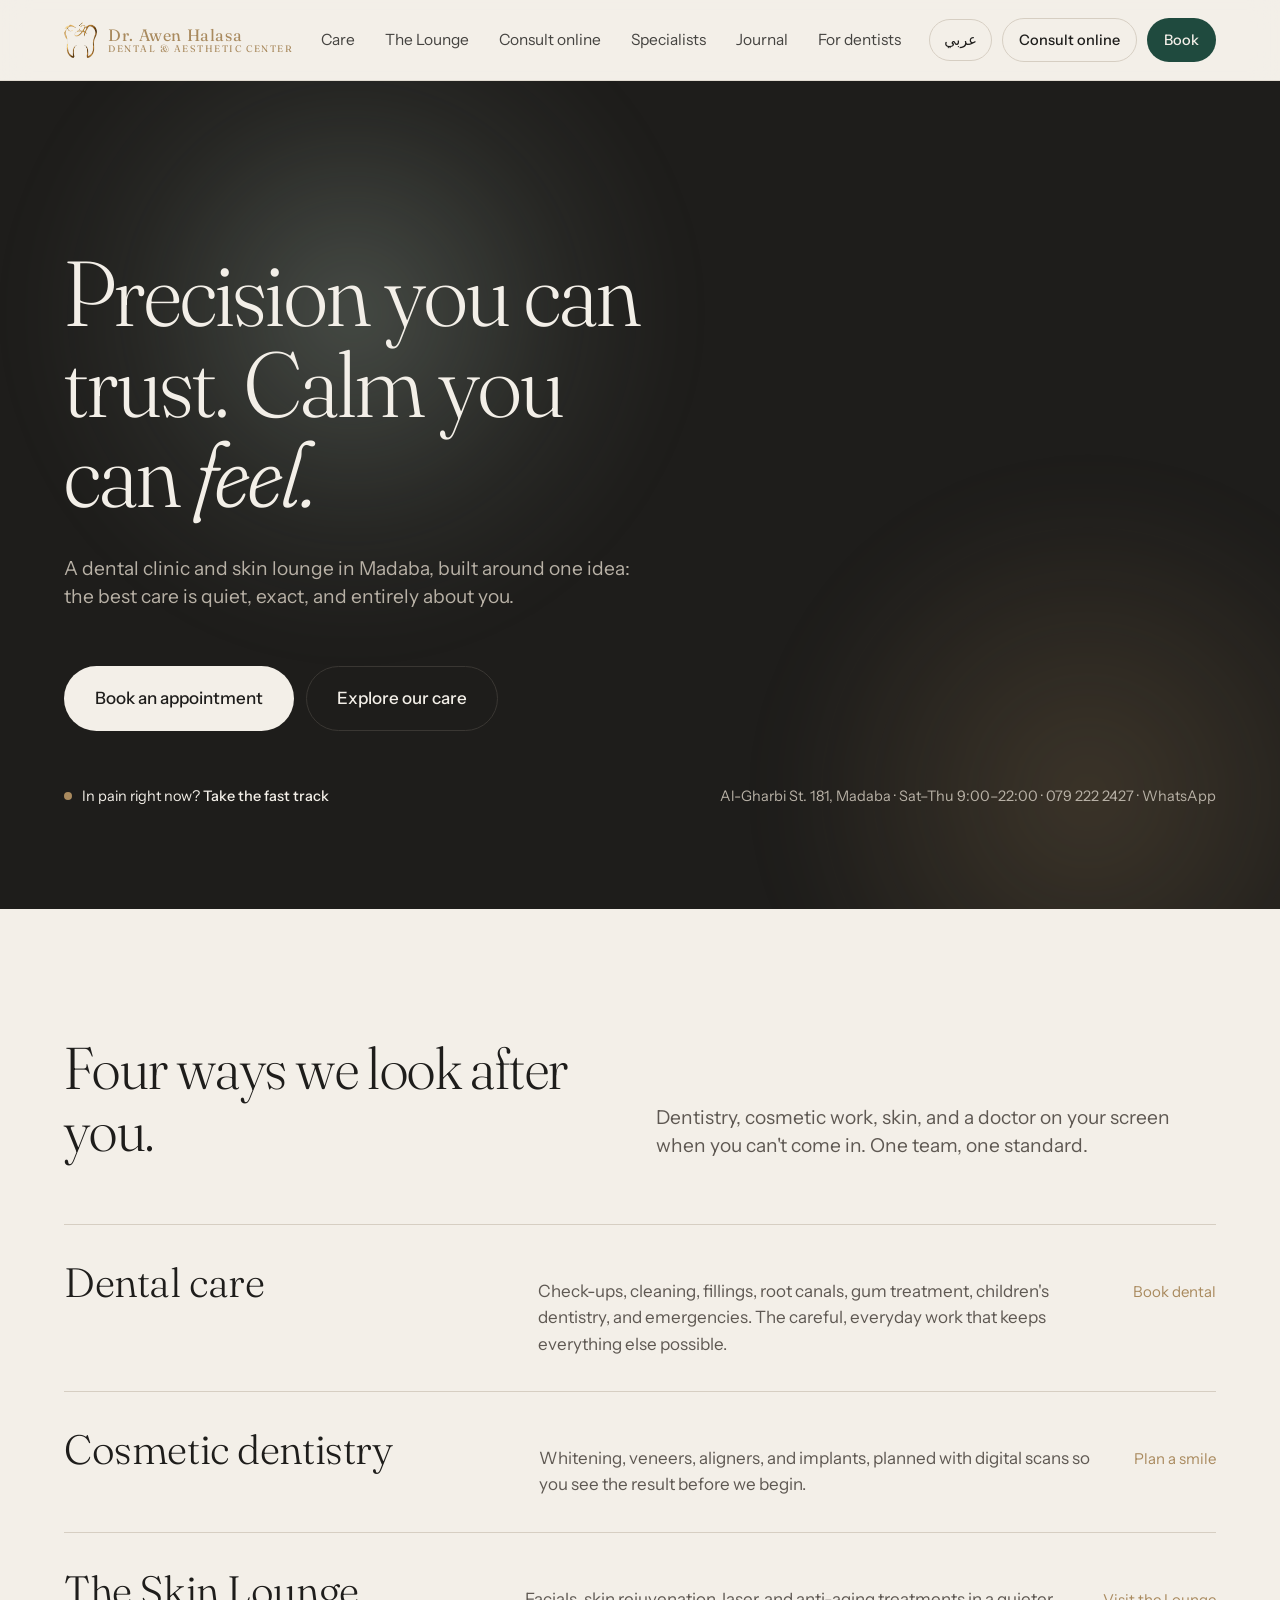
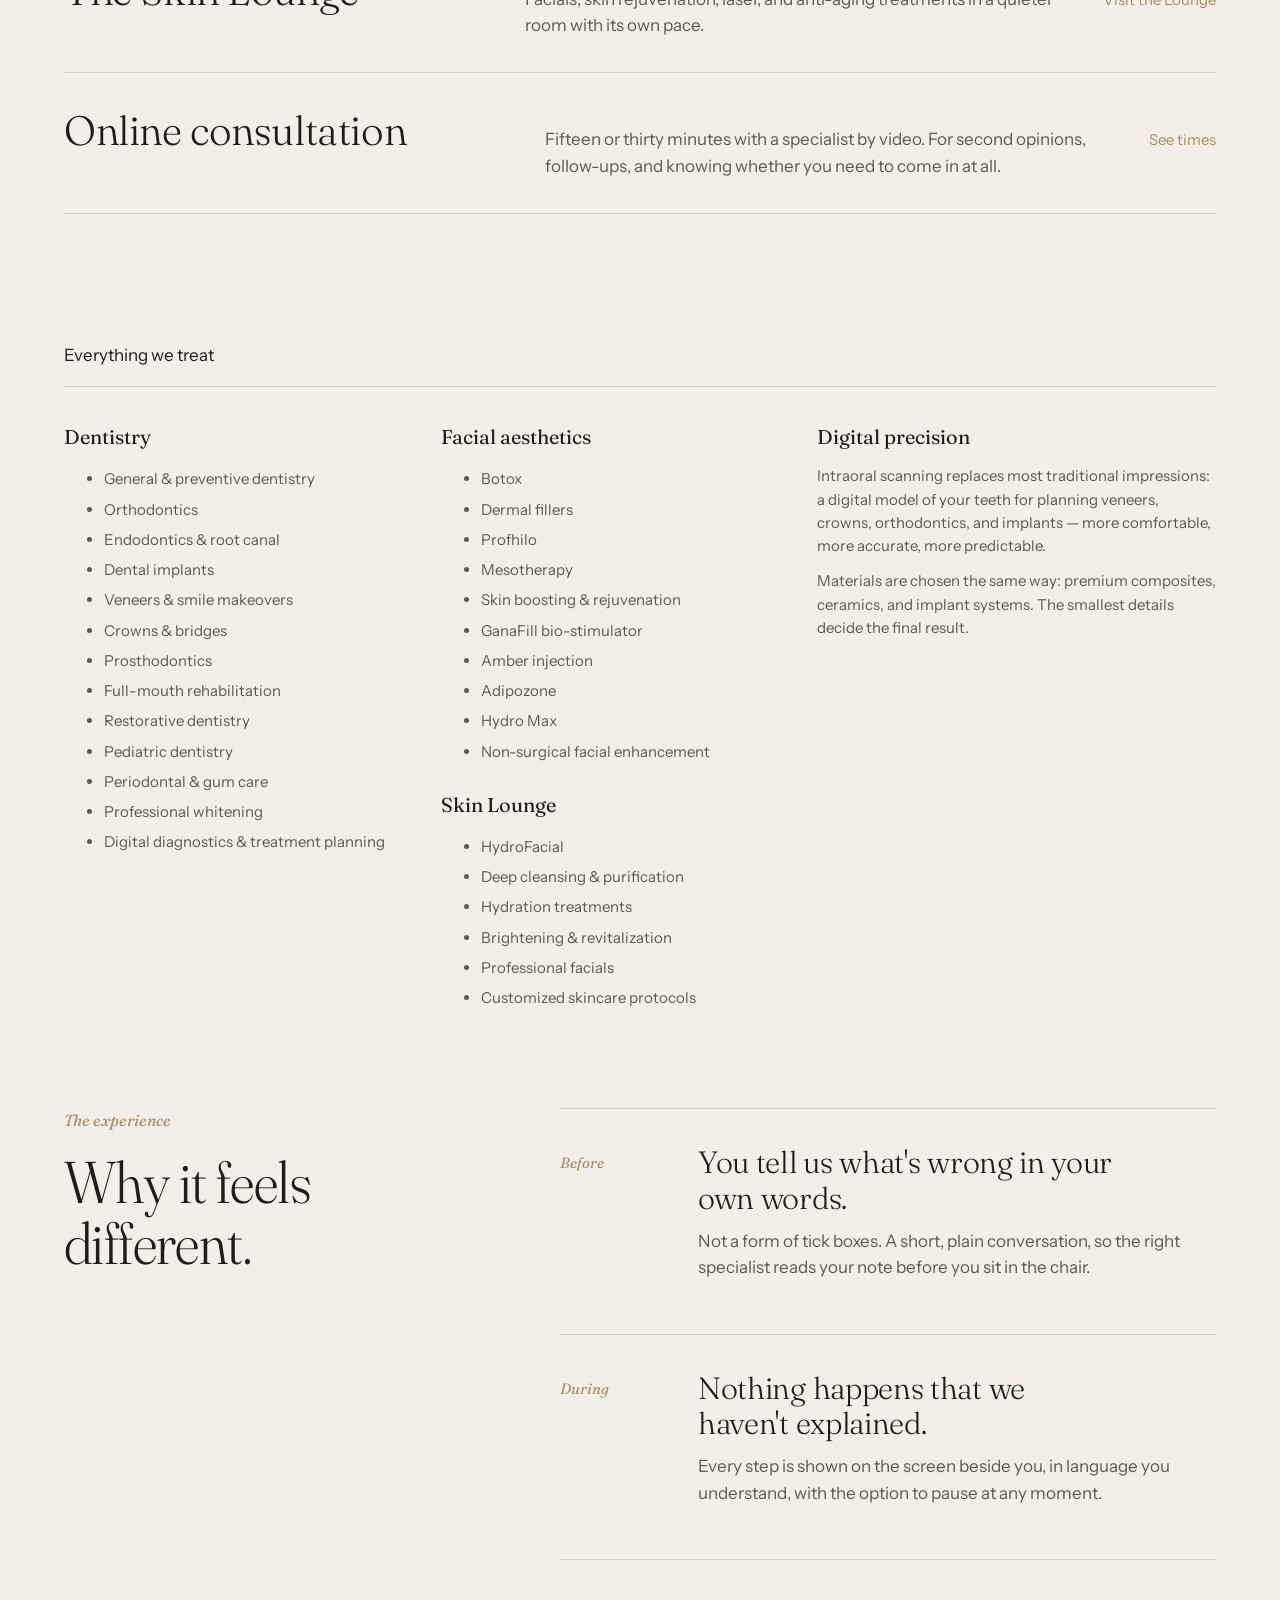
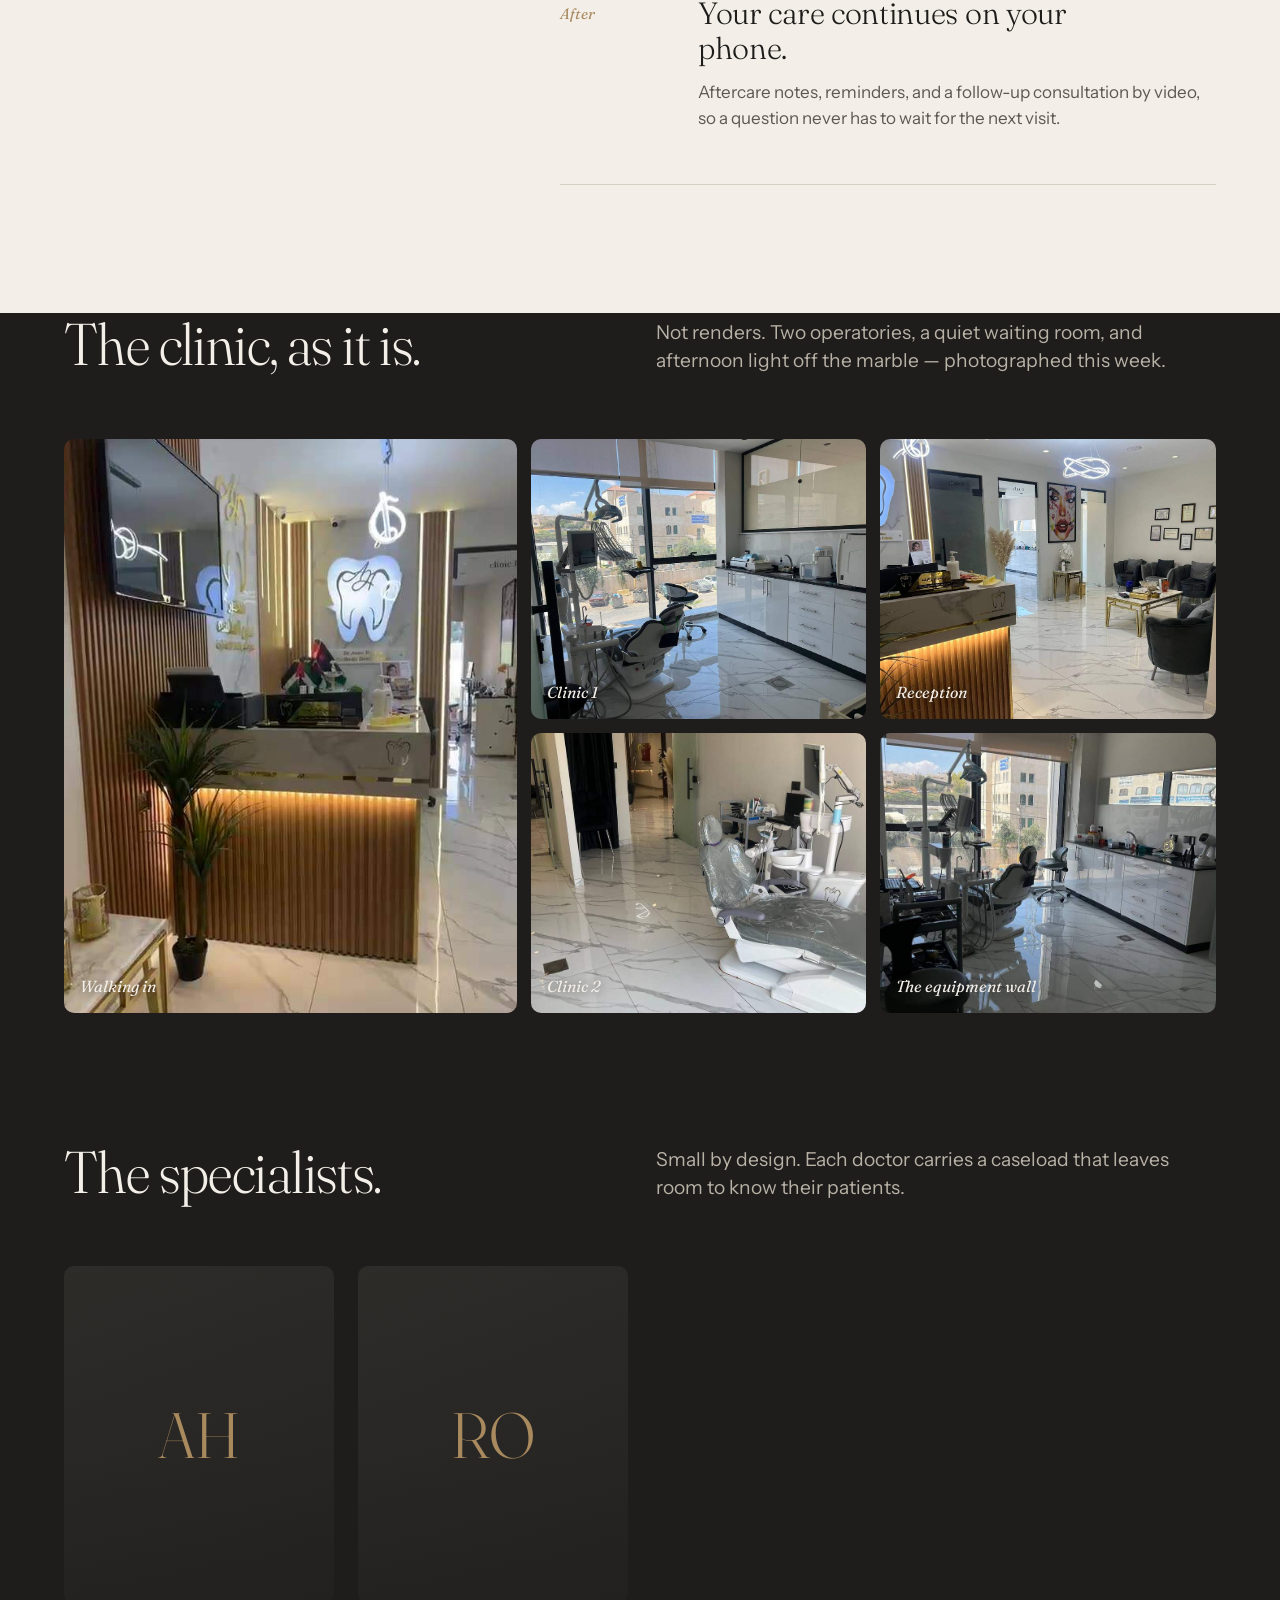
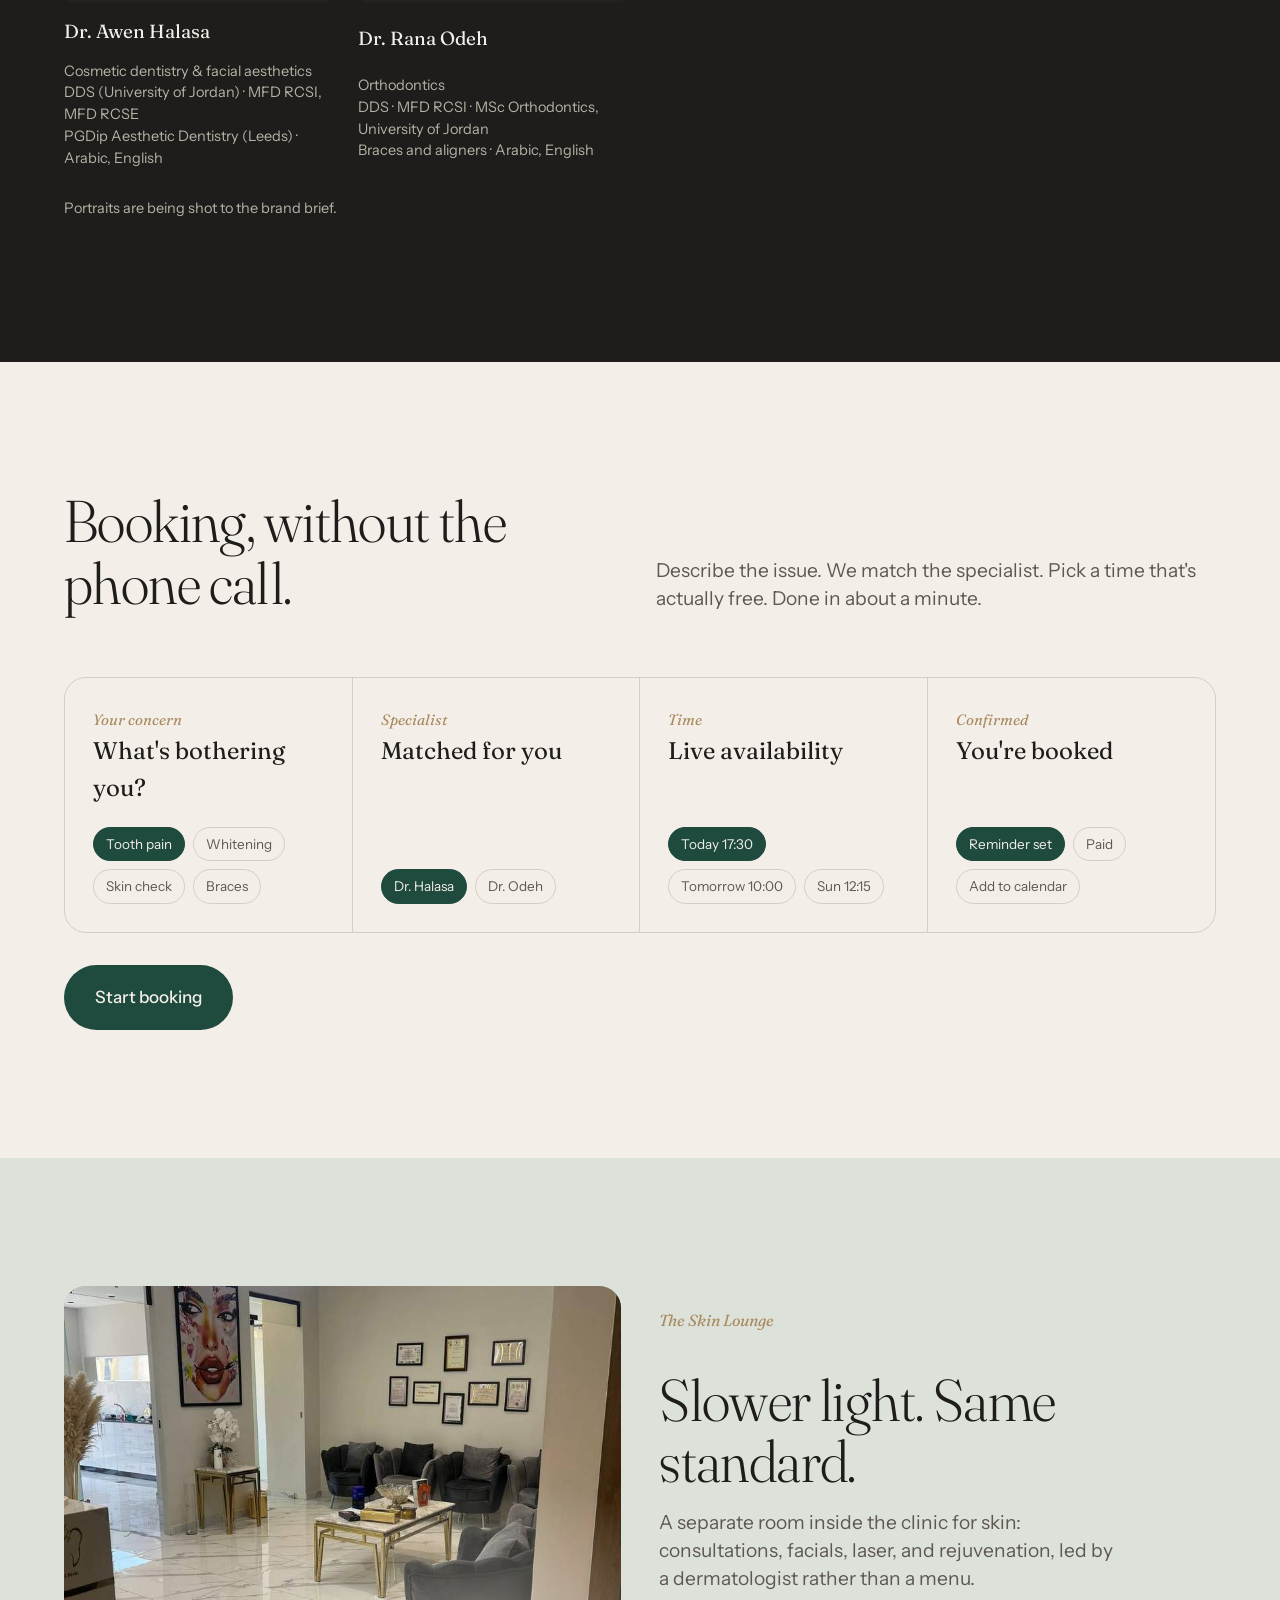
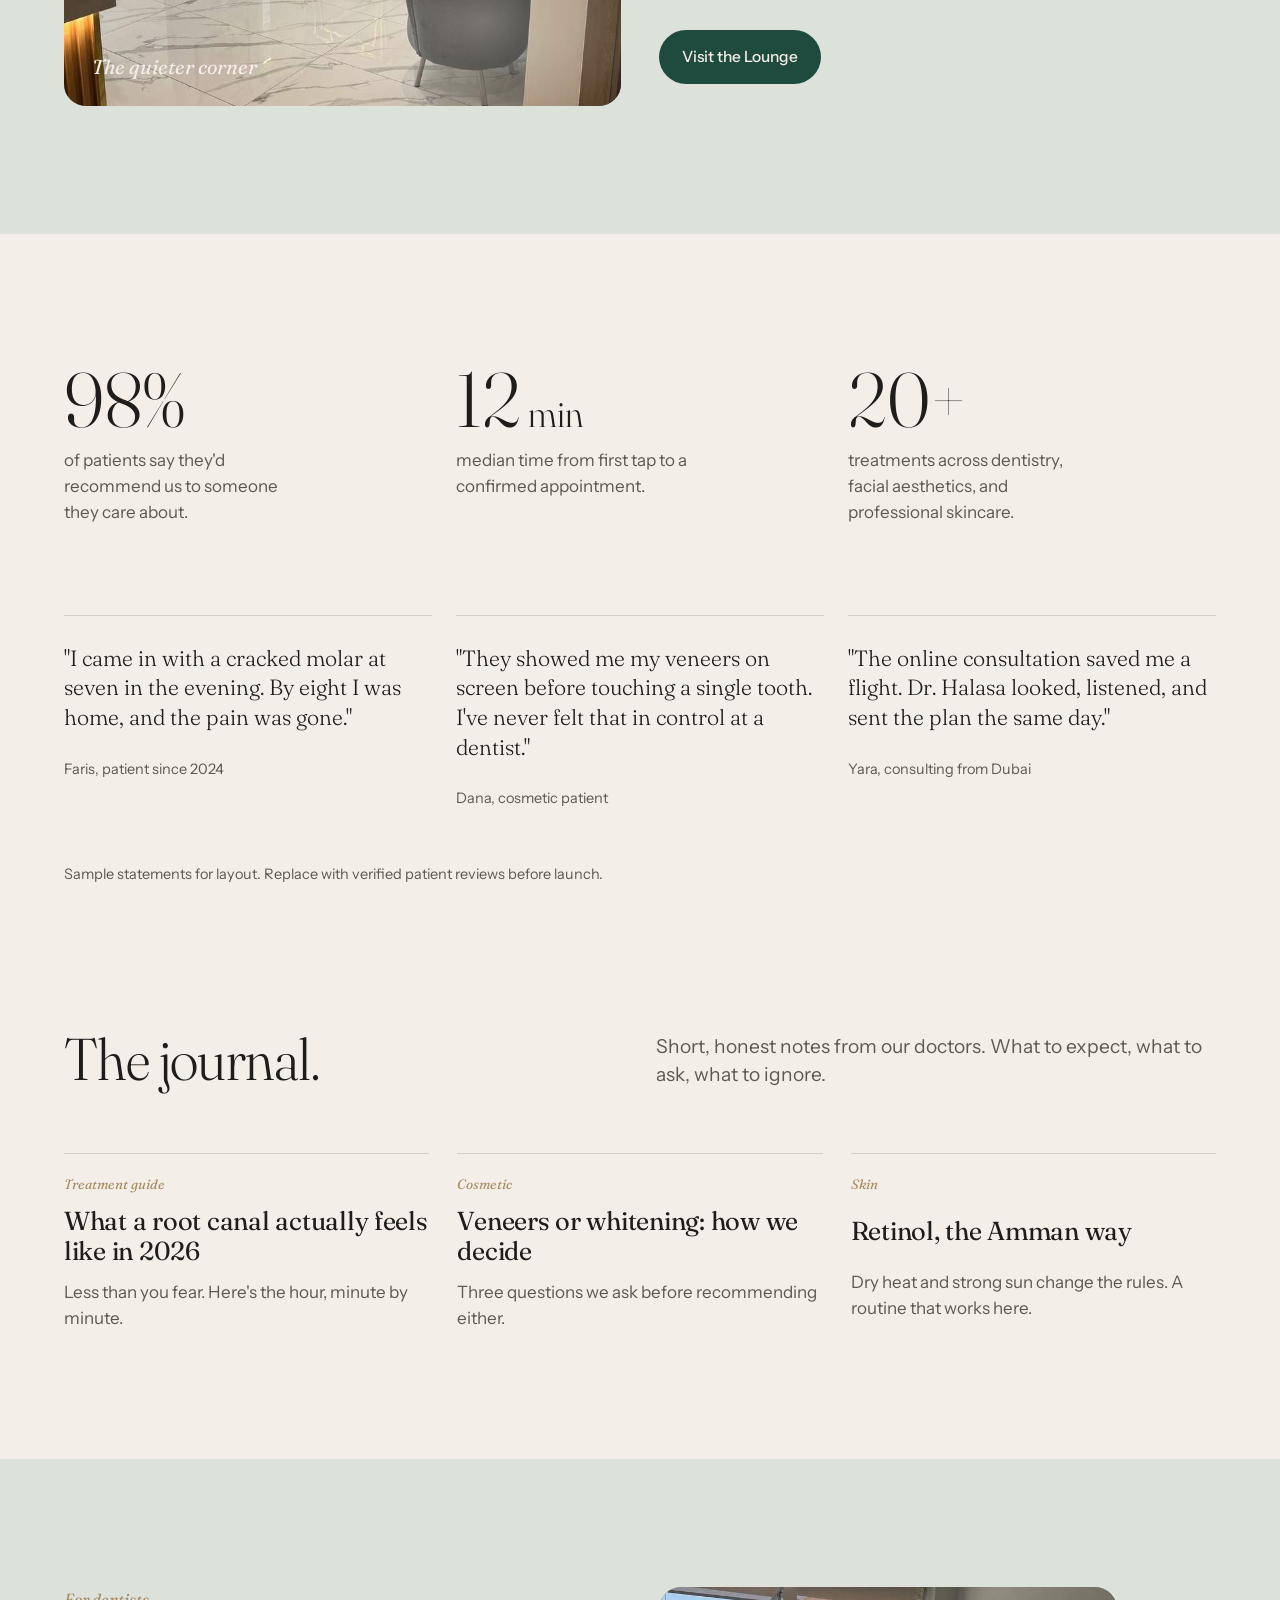
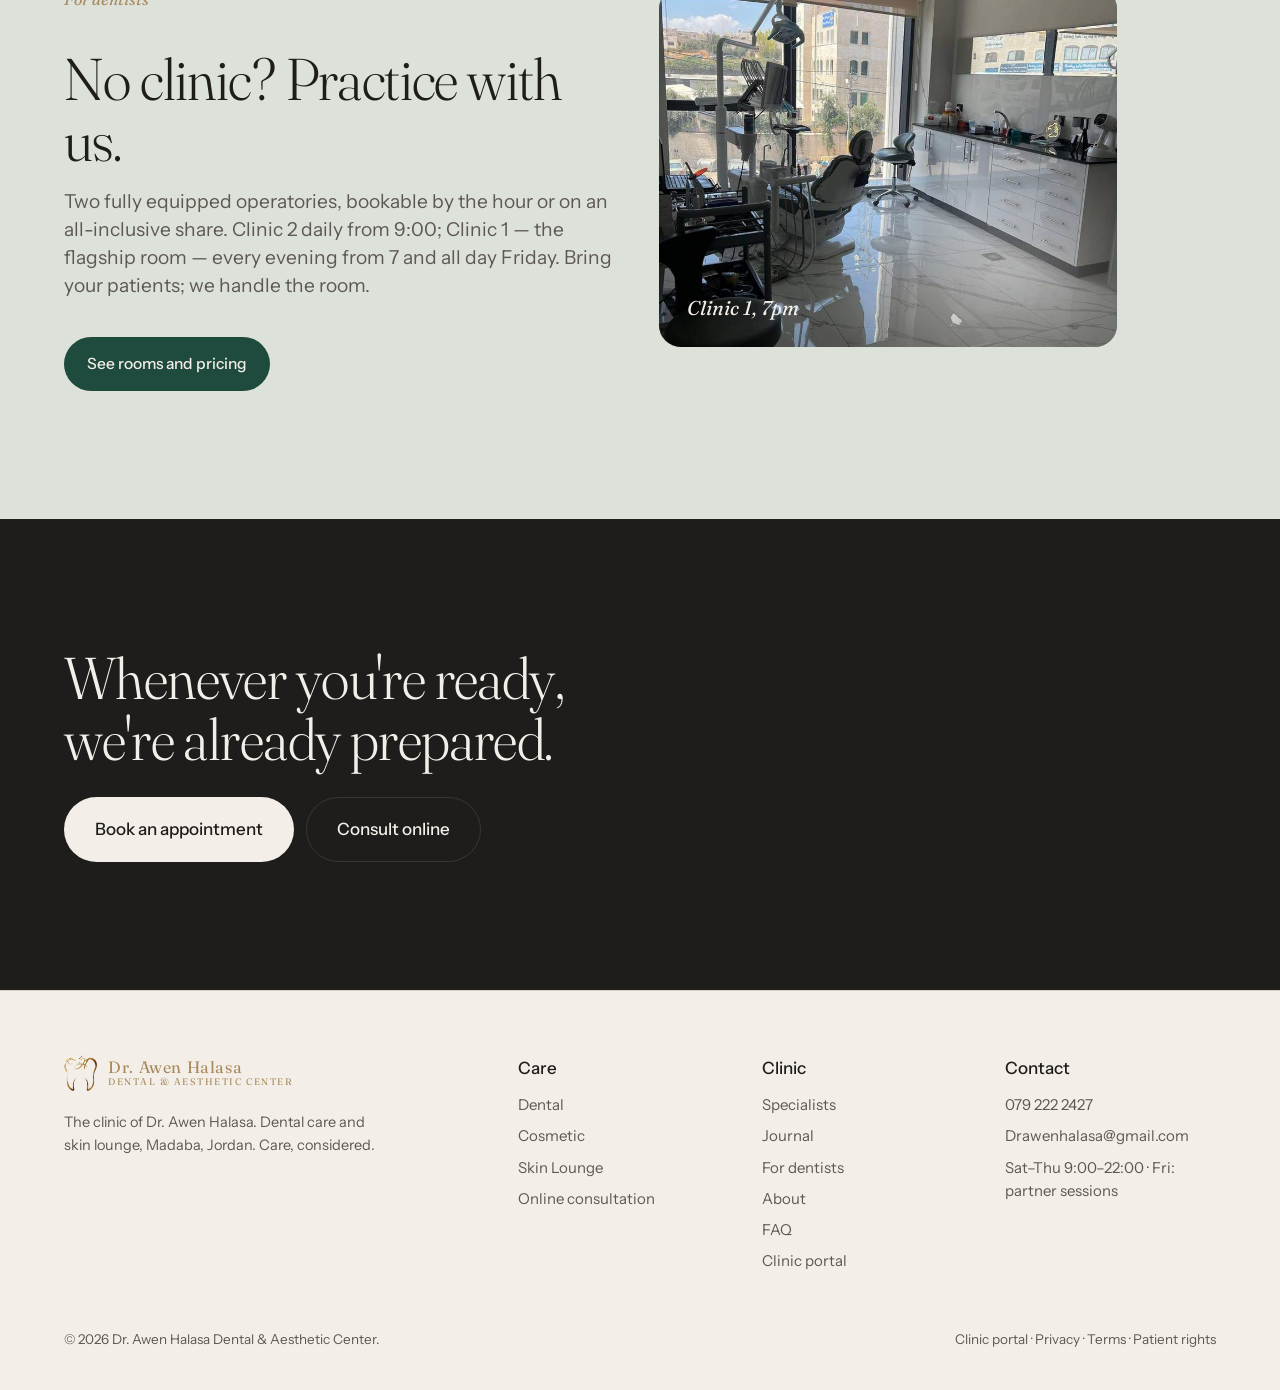
==== commit 96e5b447: "Rebrand to Dr. Awen Halasa Center: CliQ payments, new prices, monthly residency, fresh dashboard" ====
--- a/index.html
+++ b/index.html
@@ -3,19 +3,19 @@
 <head>
 <meta charset="utf-8">
 <meta name="viewport" content="width=device-width,initial-scale=1">
-<title>Ora — Dental care, skin, and online consultation in Amman</title>
-<meta name="description" content="Ora is a dental clinic and skin lounge in Madaba. Book a specialist in minutes, or consult online from anywhere.">
+<title>Dr. Awen Halasa — Dental & Aesthetic Center · Madaba</title>
+<meta name="description" content="Dr. Awen Halasa Dental & Aesthetic Center is a dental clinic and skin lounge in Madaba. Book a specialist in minutes, or consult online from anywhere.">
 <link rel="preconnect" href="https://fonts.googleapis.com"><link rel="preconnect" href="https://fonts.gstatic.com" crossorigin>
 <link href="https://fonts.googleapis.com/css2?family=Fraunces:ital,opsz,wght,SOFT@0,9..144,300..500,0..100;1,9..144,300..500,0..100&family=Instrument+Sans:wght@400;500&display=swap" rel="stylesheet">
 <link href="https://fonts.googleapis.com/css2?family=Amiri:ital,wght@0,400;0,700;1,400&family=IBM+Plex+Sans+Arabic:wght@400;500&display=swap" rel="stylesheet">
 <link rel="stylesheet" href="css/style.css">
-<link rel="icon" href="data:image/svg+xml,%3Csvg xmlns='http://www.w3.org/2000/svg' viewBox='0 0 64 64'%3E%3Crect width='64' height='64' rx='14' fill='%231F4A3E'/%3E%3Ctext x='30' y='45' font-family='Georgia,serif' font-size='36' fill='%23F3EFE8' text-anchor='middle'%3EO%3C/text%3E%3Ctext x='47' y='45' font-family='Georgia,serif' font-size='36' fill='%23A98A5E'%3E.%3C/text%3E%3C/svg%3E">
+<link rel="icon" type="image/png" href="assets/brand/favicon-ah.png">
 
 </head>
 <body>
 
 <nav class="nav">
-  <a class="brand" href="index.html">Ora<span>.</span></a>
+  <a class="brand brand-ah" href="index.html"><img src="assets/brand/ah-mark-sm.png" alt="AH mark" class="ah-logo"><span class="brand-txt"><b>Dr. Awen Halasa</b><i>Dental &amp; Aesthetic Center</i></span></a>
   <ul>
     <li><a href="#care" data-i18n="n_care">Care</a></li>
     <li><a href="lounge.html" data-i18n="n_lounge">The Lounge</a></li>
@@ -41,7 +41,7 @@
     </div>
     <div class="hero-foot">
       <a class="pain-note" href="book.html?fast=1"><i class="dot"></i><span data-i18n-html="pain">In pain right now? <b>Take the fast track</b></span></a>
-      <span data-i18n="loc">Al-Gharbi St. 181, Madaba · Sat–Thu 9:00–22:00 · <a href="tel:+962792222427" style="color:inherit">079 222 2427</a></span>
+      <span data-i18n="loc">Al-Gharbi St. 181, Madaba · Sat–Thu 9:00–22:00 · <a href="tel:+962792222427" style="color:inherit">079 222 2427</a> · <a href="https://wa.me/962792222427" target="_blank" rel="noopener" style="color:inherit">WhatsApp</a></span>
     </div>
   </div>
 </header>
@@ -87,7 +87,7 @@
       <li>Digital diagnostics &amp; treatment planning</li></ul></div>
     <div><h4>Facial aesthetics</h4><ul>
       <li>Botox</li><li>Dermal fillers</li><li>Profhilo</li><li>Mesotherapy</li>
-      <li>Skin boosting &amp; rejuvenation</li><li>Non-surgical facial enhancement</li></ul>
+      <li>Skin boosting &amp; rejuvenation</li><li>GanaFill bio-stimulator</li><li>Amber injection</li><li>Adipozone</li><li>Hydro Max</li><li>Non-surgical facial enhancement</li></ul>
       <h4 style="margin-top:26px">Skin Lounge</h4><ul>
       <li>HydroFacial</li><li>Deep cleansing &amp; purification</li><li>Hydration treatments</li>
       <li>Brightening &amp; revitalization</li><li>Professional facials</li><li>Customized skincare protocols</li></ul></div>
@@ -152,7 +152,7 @@
       <div class="person">
         <div class="portrait"><span>RO</span></div>
         <h4>Dr. Rana Odeh</h4>
-        <div class="meta">Orthodontics<br>MSc in Orthodontics · University of Jordan<br>Braces and aligners · Arabic, English</div>
+        <div class="meta">Orthodontics<br>DDS · MFD RCSI · MSc Orthodontics, University of Jordan<br>Braces and aligners · Arabic, English</div>
       </div>
     </div>
     <p class="small" style="margin-top:28px">Portraits are being shot to the brand brief.</p>
@@ -195,7 +195,7 @@
     <div class="span-5 start-8" style="display:grid;align-content:center;gap:18px">
       <p class="cap">The Skin Lounge</p>
       <h2>Slower light. Same standard.</h2>
-      <p class="lede">A separate room inside Ora for skin: consultations, facials, laser, and rejuvenation, led by a dermatologist rather than a menu.</p>
+      <p class="lede">A separate room inside the clinic for skin: consultations, facials, laser, and rejuvenation, led by a dermatologist rather than a menu.</p>
       <div><a class="btn btn-primary" href="lounge.html">Visit the Lounge</a></div>
     </div>
   </div>
@@ -204,7 +204,7 @@
 <section class="day">
   <div class="wrap">
     <div class="stats">
-      <div class="stat"><div class="n">98%</div><p>of patients say they'd recommend Ora to someone they care about.</p></div>
+      <div class="stat"><div class="n">98%</div><p>of patients say they'd recommend us to someone they care about.</p></div>
       <div class="stat"><div class="n">12<span class="serif" style="font-size:.5em"> min</span></div><p>median time from first tap to a confirmed appointment.</p></div>
       <div class="stat"><div class="n">20+</div><p>treatments across dentistry, facial aesthetics, and professional skincare.</p></div>
     </div>
@@ -235,7 +235,7 @@
   <div class="wrap grid g-12">
     <div class="span-6" style="display:grid;align-content:center;gap:18px">
       <p class="cap">For dentists</p>
-      <h2 data-i18n="pro_h">No clinic? Practice at Ora.</h2>
+      <h2 data-i18n="pro_h">No clinic? Practice with us.</h2>
       <p class="lede">Two fully equipped operatories, bookable by the hour or on an all-inclusive share. Clinic 2 daily from 9:00; Clinic 1 — the flagship room — every evening from 7 and all day Friday. Bring your patients; we handle the room.</p>
       <div><a class="btn btn-primary" href="pro.html" data-i18n="pro_cta">See rooms and pricing</a></div>
     </div>
@@ -257,13 +257,13 @@
 
 <footer>
   <div class="foot">
-    <div><a class="brand" href="index.html">Ora<span>.</span></a><p class="small" style="margin-top:14px;max-width:32ch">The clinic of Dr. Awen Halasa. Dental care and skin lounge, Madaba, Jordan. Care, considered.</p></div>
+    <div><a class="brand brand-ah" href="index.html"><img src="assets/brand/ah-mark-sm.png" alt="AH mark" class="ah-logo"><span class="brand-txt"><b>Dr. Awen Halasa</b><i>Dental &amp; Aesthetic Center</i></span></a><p class="small" style="margin-top:14px;max-width:32ch">The clinic of Dr. Awen Halasa. Dental care and skin lounge, Madaba, Jordan. Care, considered.</p></div>
     <div><h4>Care</h4><ul><li><a href="book.html?cat=dental">Dental</a></li><li><a href="book.html?cat=dental&concern=cosmetic">Cosmetic</a></li><li><a href="lounge.html">Skin Lounge</a></li><li><a href="consult.html">Online consultation</a></li></ul></div>
     <div><h4>Clinic</h4><ul><li><a href="#specialists">Specialists</a></li><li><a href="#journal">Journal</a></li>
     <li><a href="pro.html">For dentists</a></li><li><a href="#">About</a></li><li><a href="#">FAQ</a></li><li><a href="admin.html">Clinic portal</a></li></ul></div>
-    <div><h4>Contact</h4><ul><li><a href="tel:+962792222427" style="color:inherit">079 222 2427</a></li><li>hello@ora.clinic</li><li>Sat–Thu 9:00–22:00 · Fri: partner sessions</li></ul></div>
-  </div>
-  <div class="foot-bottom"><span>© 2026 Ora Clinic. Preview build.</span><span><a href="admin.html">Clinic portal</a> · Privacy · Terms · Patient rights</span></div>
+    <div><h4>Contact</h4><ul><li><a href="tel:+962792222427" style="color:inherit">079 222 2427</a></li><li>Drawenhalasa@gmail.com</li><li>Sat–Thu 9:00–22:00 · Fri: partner sessions</li></ul></div>
+  </div>
+  <div class="foot-bottom"><span>© 2026 Dr. Awen Halasa Dental & Aesthetic Center.</span><span><a href="admin.html">Clinic portal</a> · Privacy · Terms · Patient rights</span></div>
 </footer>
 
 <script src="js/main.js"></script>
--- a/css/style.css
+++ b/css/style.css
@@ -409,3 +409,17 @@
 .m-card b{font-family:var(--serif);font-size:26px;font-weight:400}
 #bookSearch{padding:11px 14px;border:1px solid var(--line);border-radius:10px;background:var(--ivory)}
 [hidden]{display:none!important}
+.cliq{border:1px solid var(--line);border-radius:var(--r-m);padding:16px 18px;background:var(--surface);display:grid;gap:12px}
+.cliq p{font-size:14.5px;color:var(--text-2)}
+#payPrev{max-width:150px;border-radius:10px;border:1px solid var(--line)}
+.brand-ah{display:inline-flex;gap:11px;align-items:center}
+.ah-logo{height:36px;width:auto}
+.brand-txt{display:grid;line-height:1.12}
+.brand-txt b{font-family:var(--serif);font-weight:400;font-size:16.5px}
+.brand-txt i{font-style:normal;font-size:9.5px;letter-spacing:.16em;text-transform:uppercase;color:var(--brass)}
+@media (max-width:700px){.brand-txt i{display:none}.ah-logo{height:30px}}
+.lounge-gal{display:grid;grid-template-columns:repeat(3,1fr);gap:14px;margin-top:34px}
+@media (max-width:820px){.lounge-gal{grid-template-columns:1fr}}
+.lounge-gal figure{border-radius:var(--r-m);overflow:hidden;background:var(--mist)}
+.lounge-gal img{width:100%;height:340px;object-fit:cover;display:block}
+.lounge-gal figcaption{font-size:13px;color:var(--text-2);padding:10px 4px 0}
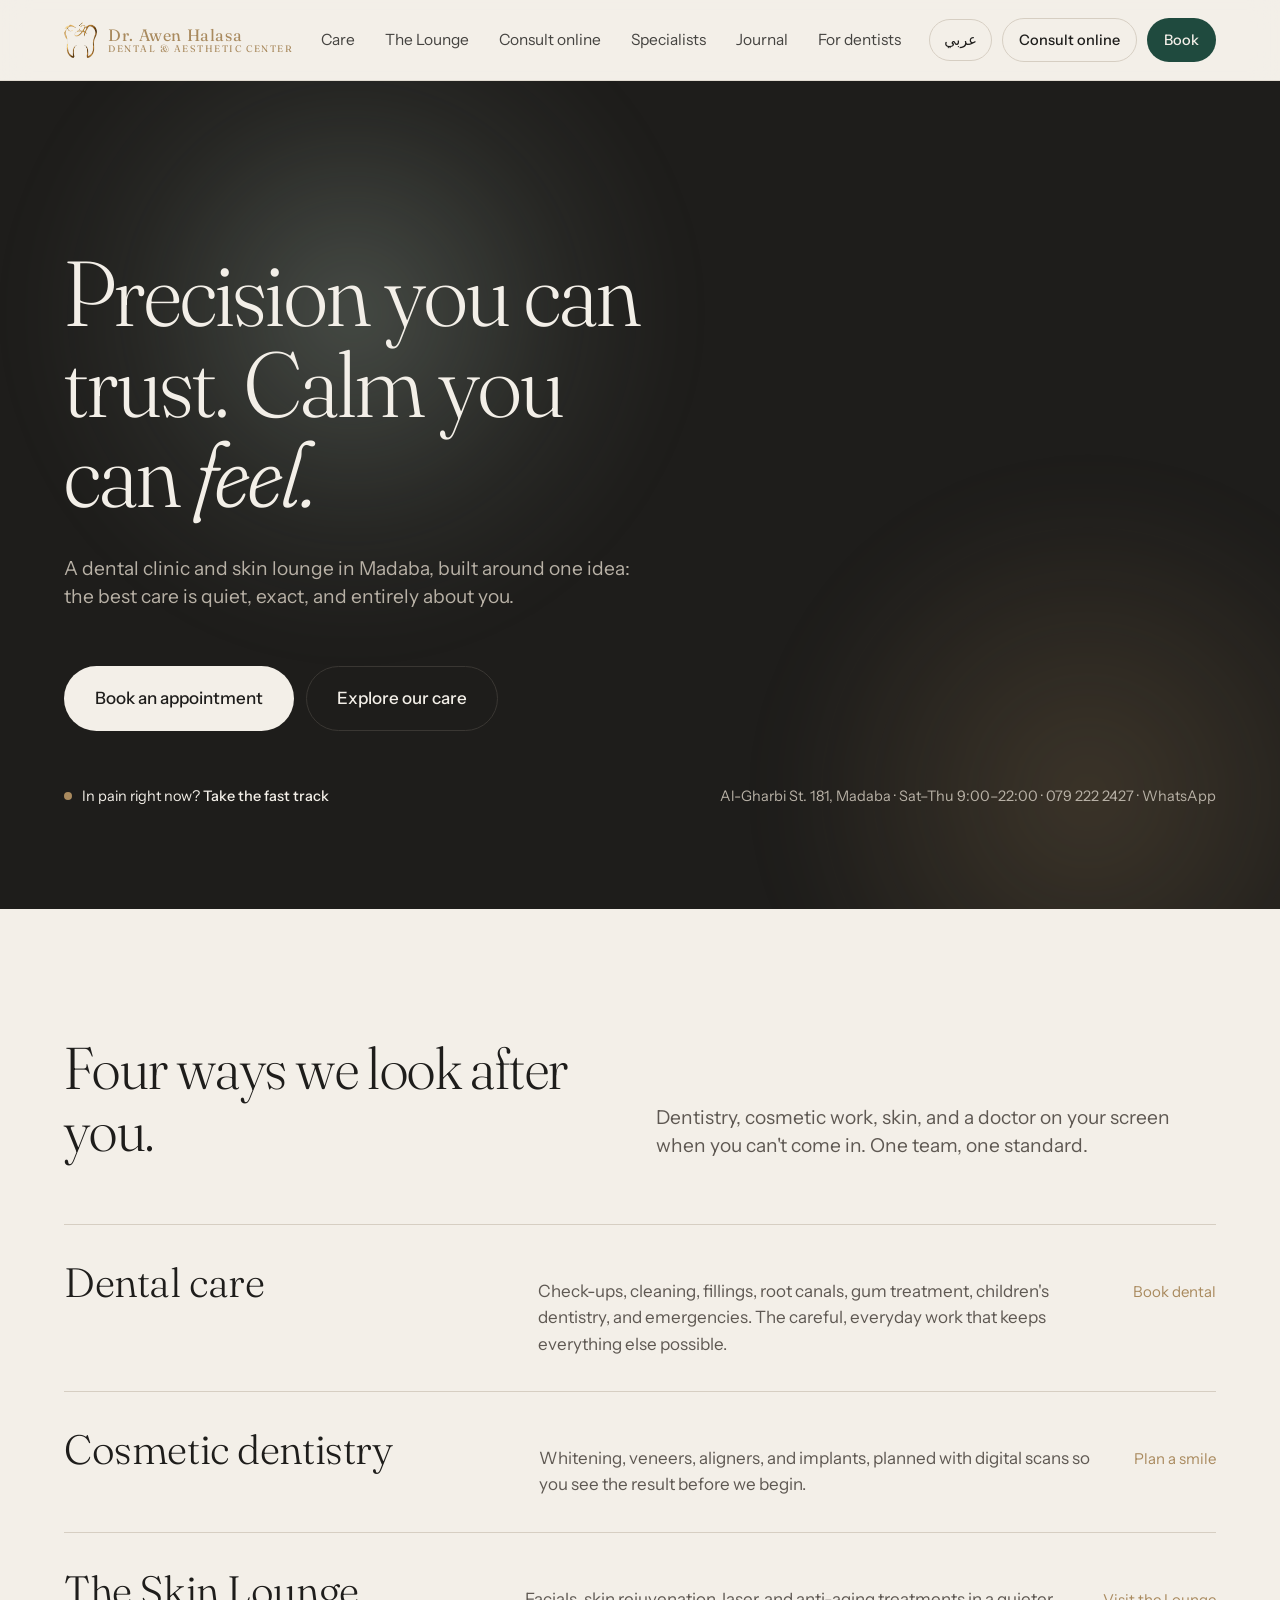
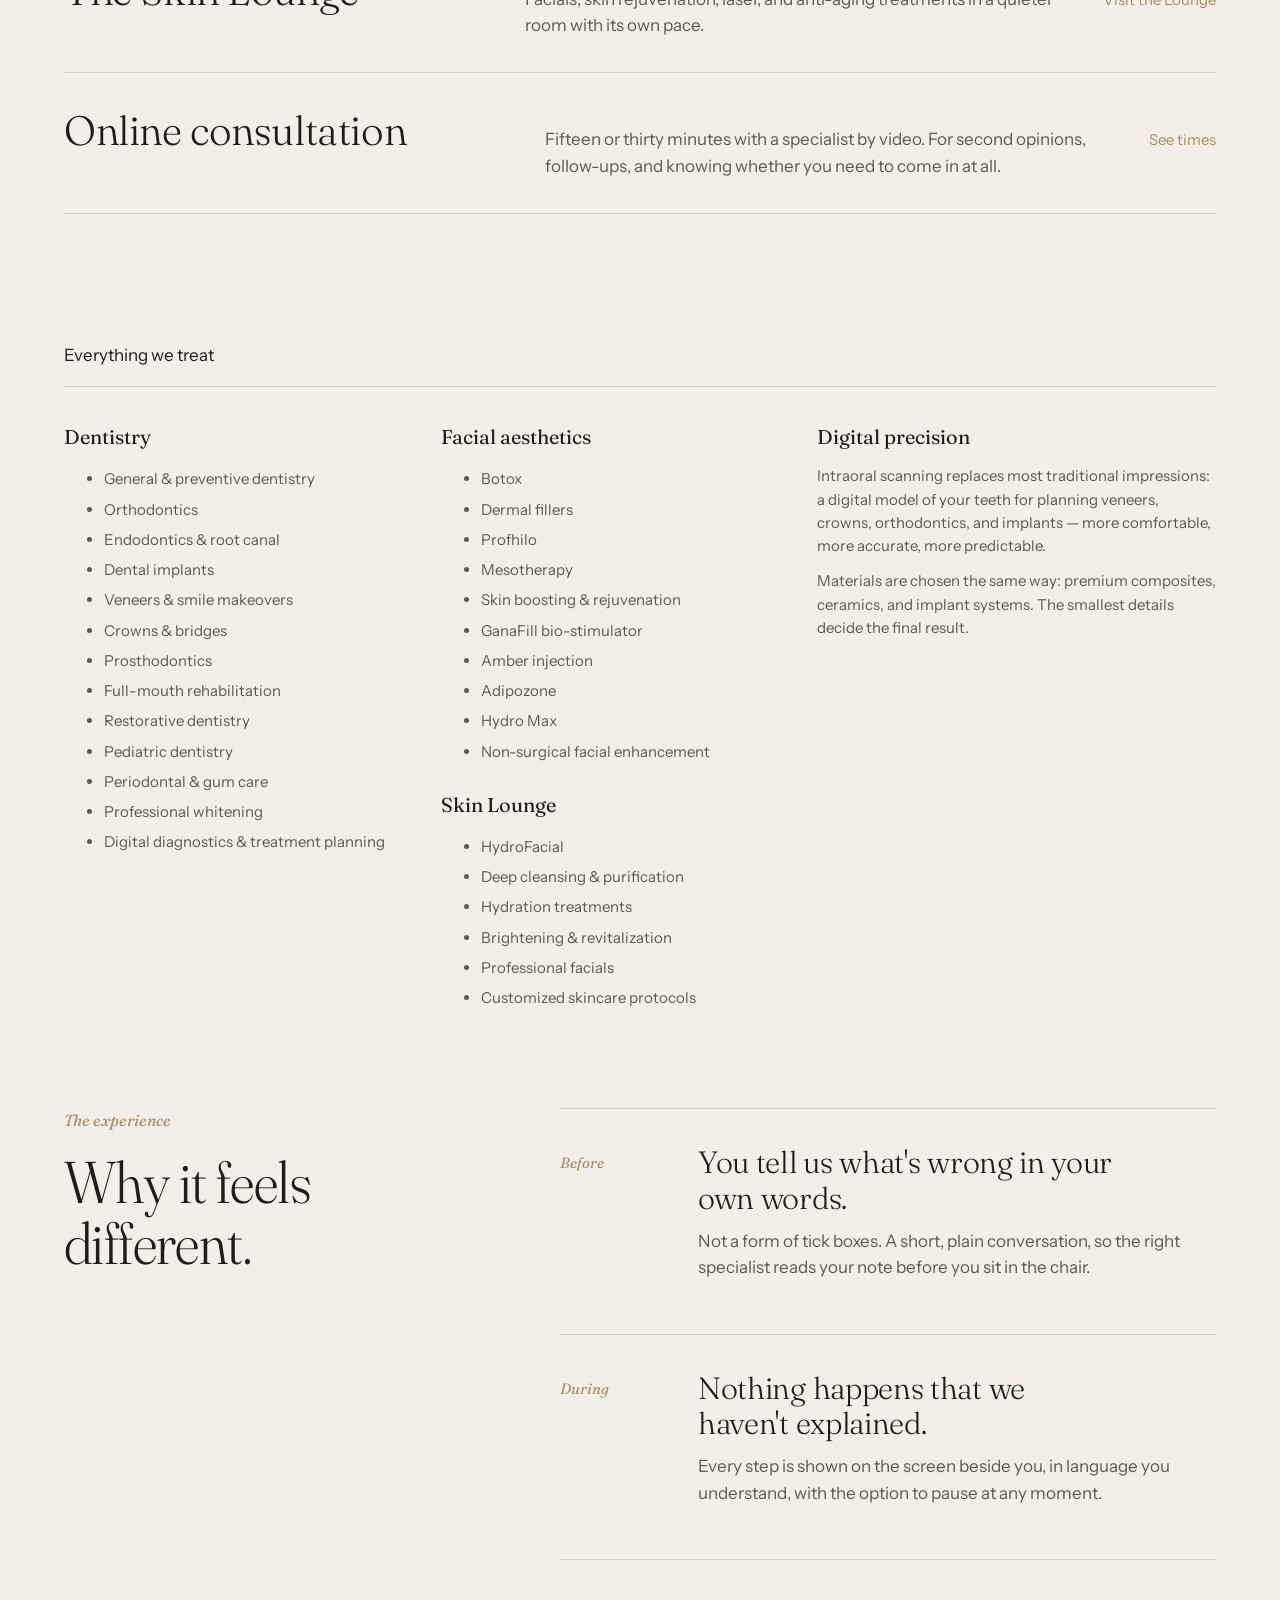
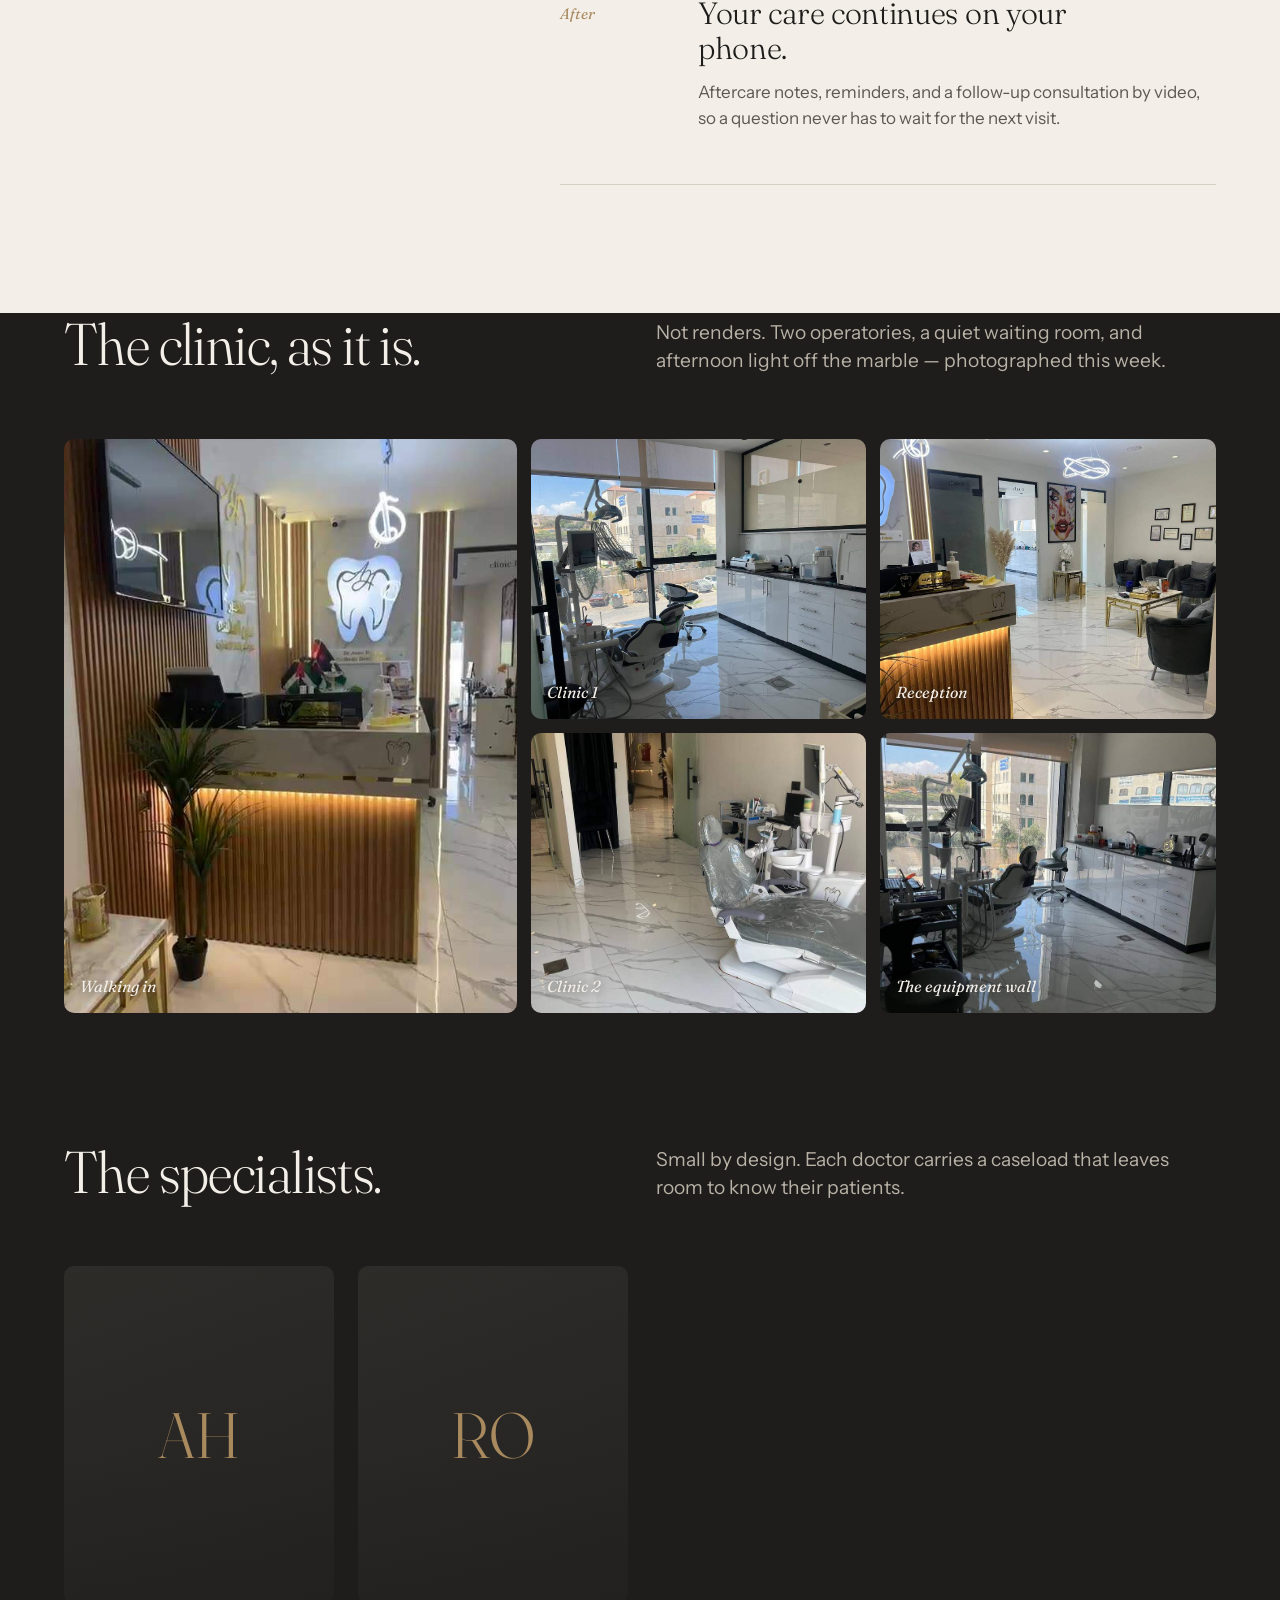
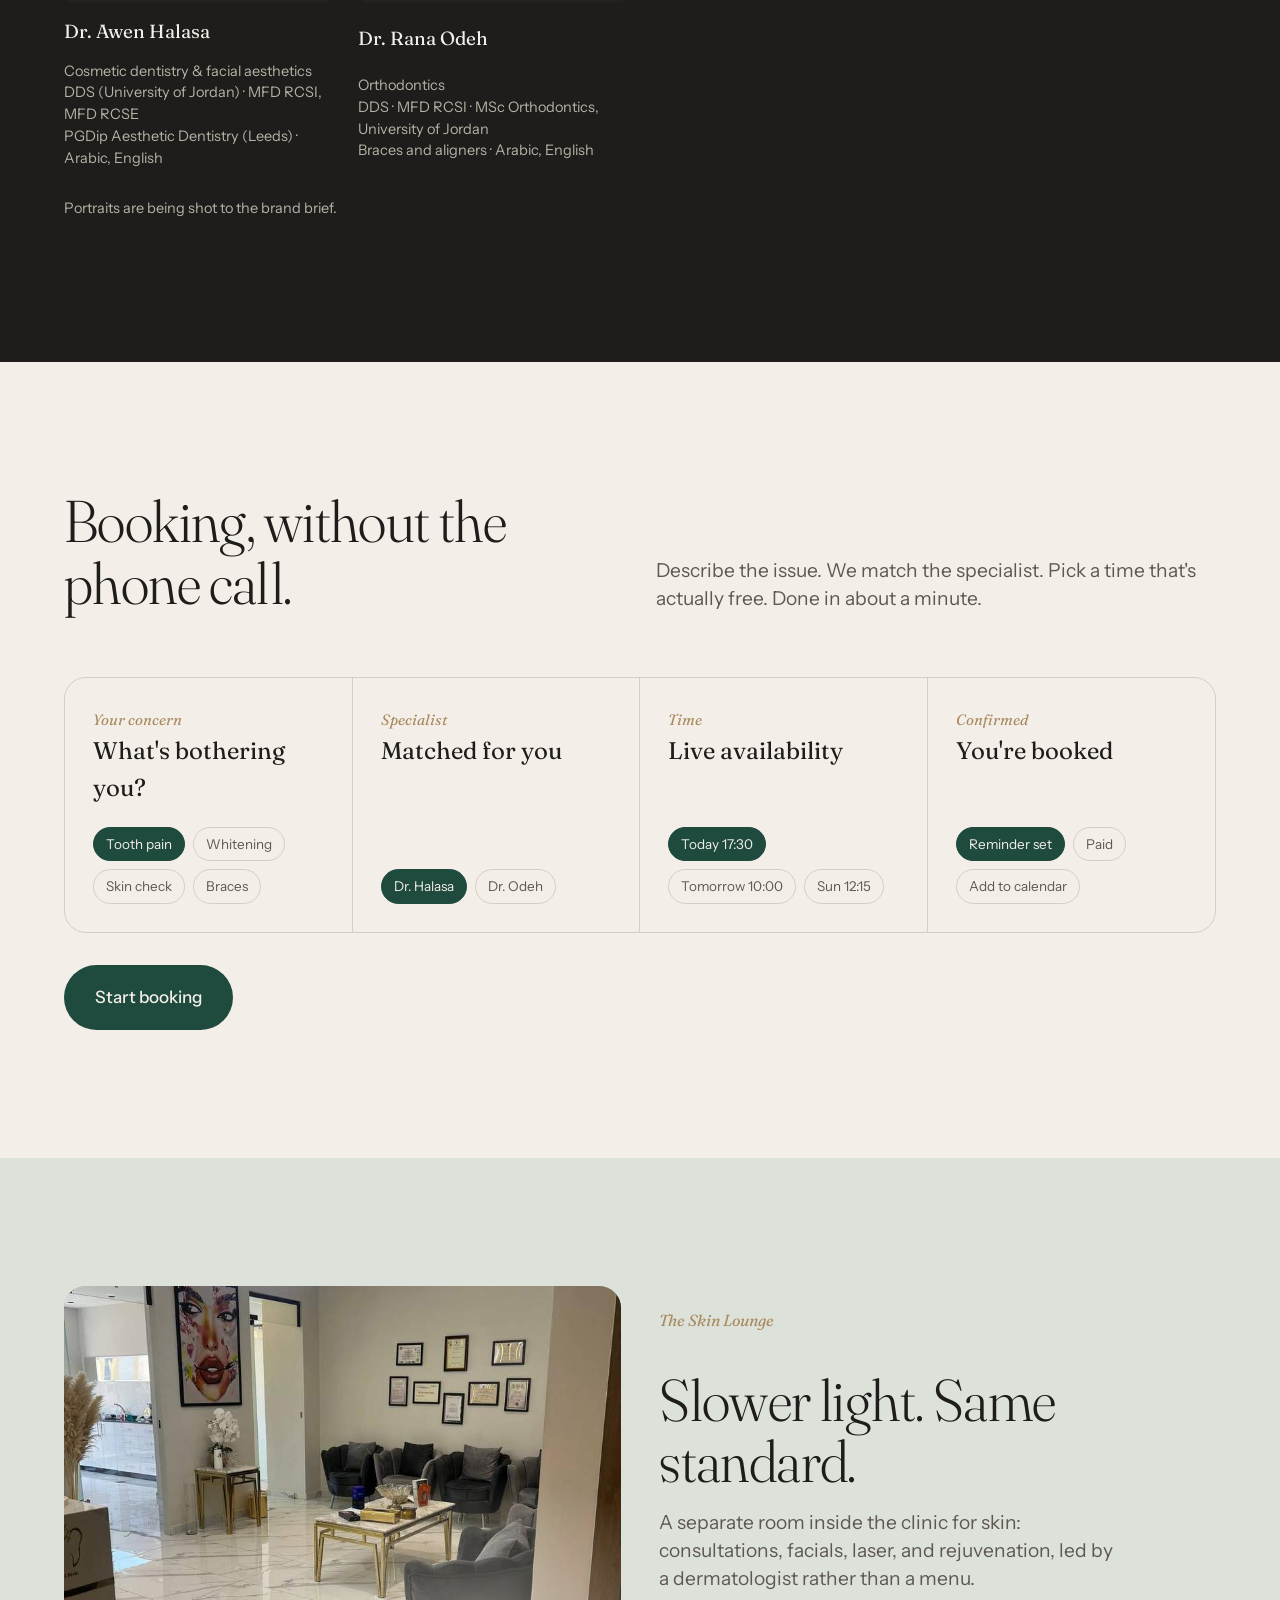
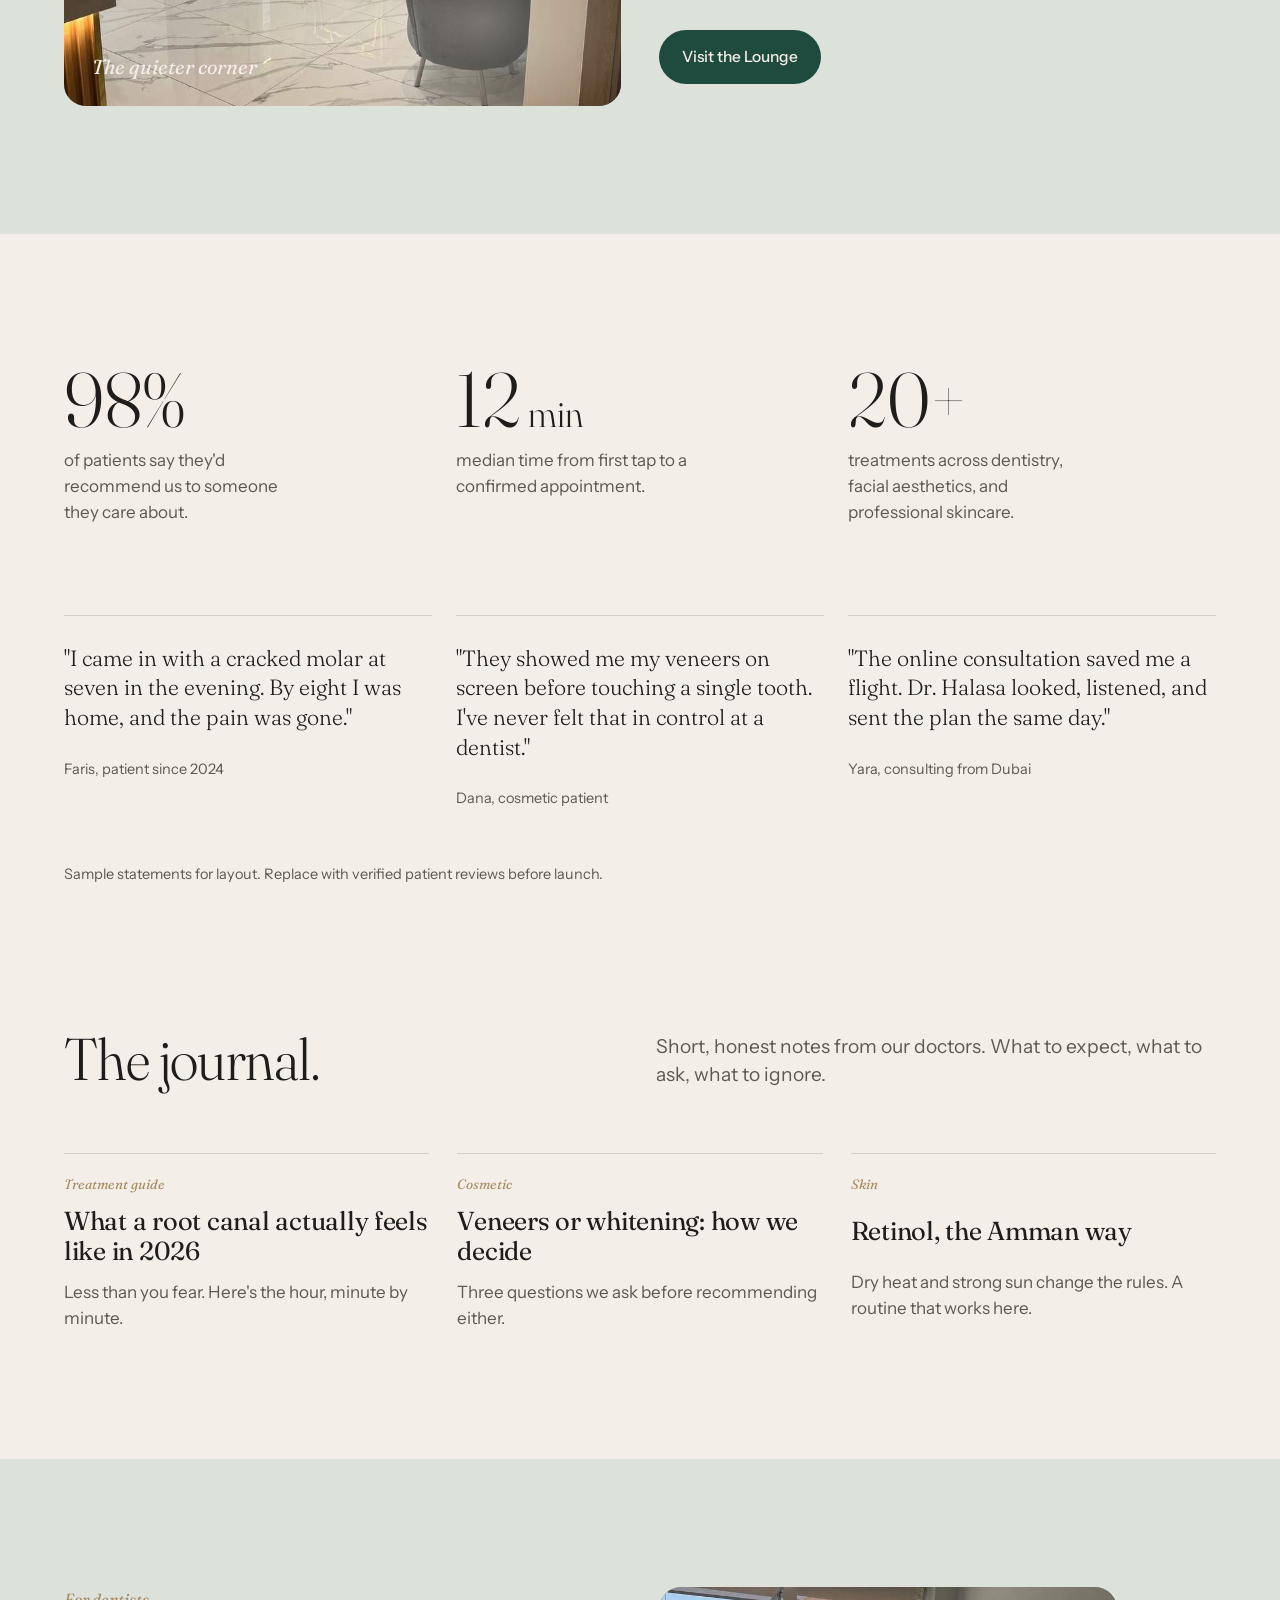
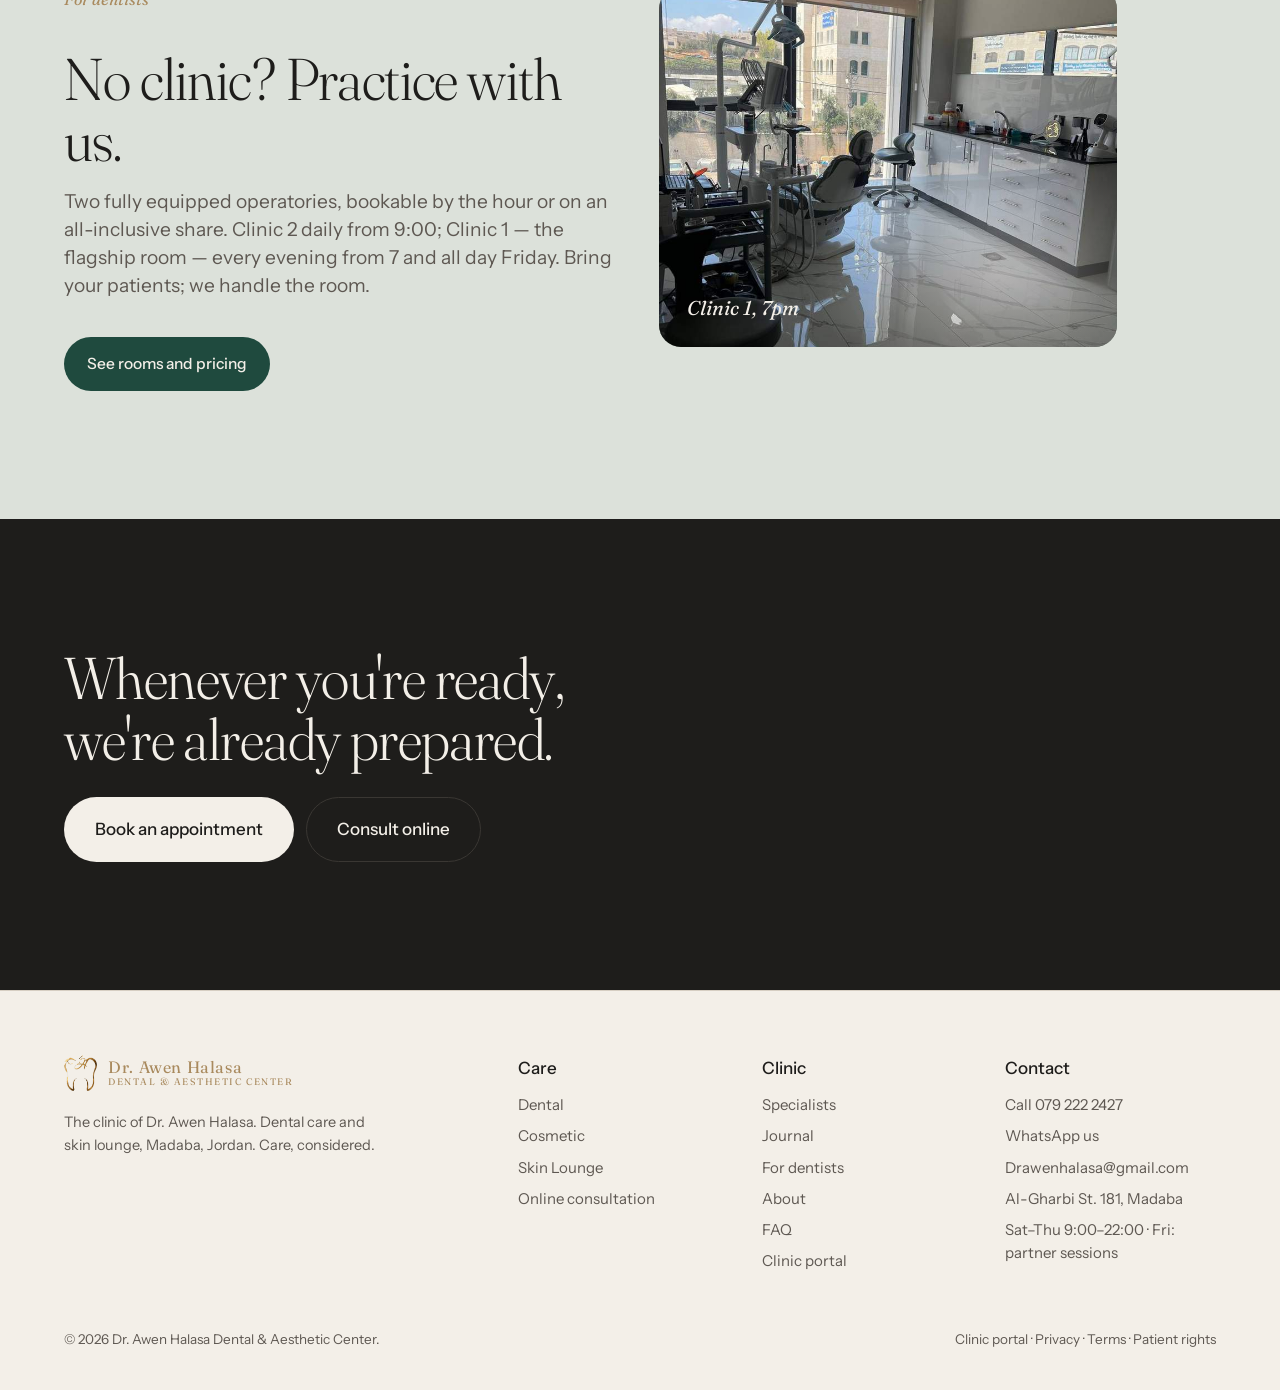
==== commit a8ee5b95: "Fix consult doctor card, 60/40 partner split, 600/month card, clean contact links" ====
--- a/index.html
+++ b/index.html
@@ -261,7 +261,7 @@
     <div><h4>Care</h4><ul><li><a href="book.html?cat=dental">Dental</a></li><li><a href="book.html?cat=dental&concern=cosmetic">Cosmetic</a></li><li><a href="lounge.html">Skin Lounge</a></li><li><a href="consult.html">Online consultation</a></li></ul></div>
     <div><h4>Clinic</h4><ul><li><a href="#specialists">Specialists</a></li><li><a href="#journal">Journal</a></li>
     <li><a href="pro.html">For dentists</a></li><li><a href="#">About</a></li><li><a href="#">FAQ</a></li><li><a href="admin.html">Clinic portal</a></li></ul></div>
-    <div><h4>Contact</h4><ul><li><a href="tel:+962792222427" style="color:inherit">079 222 2427</a></li><li>Drawenhalasa@gmail.com</li><li>Sat–Thu 9:00–22:00 · Fri: partner sessions</li></ul></div>
+    <div><h4>Contact</h4><ul><li><a href="tel:+962792222427">Call 079 222 2427</a></li><li><a href="https://wa.me/962792222427" target="_blank" rel="noopener">WhatsApp us</a></li><li><a href="mailto:Drawenhalasa@gmail.com">Drawenhalasa@gmail.com</a></li><li>Al-Gharbi St. 181, Madaba</li><li>Sat–Thu 9:00–22:00 · Fri: partner sessions</li></ul></div>
   </div>
   <div class="foot-bottom"><span>© 2026 Dr. Awen Halasa Dental & Aesthetic Center.</span><span><a href="admin.html">Clinic portal</a> · Privacy · Terms · Patient rights</span></div>
 </footer>
